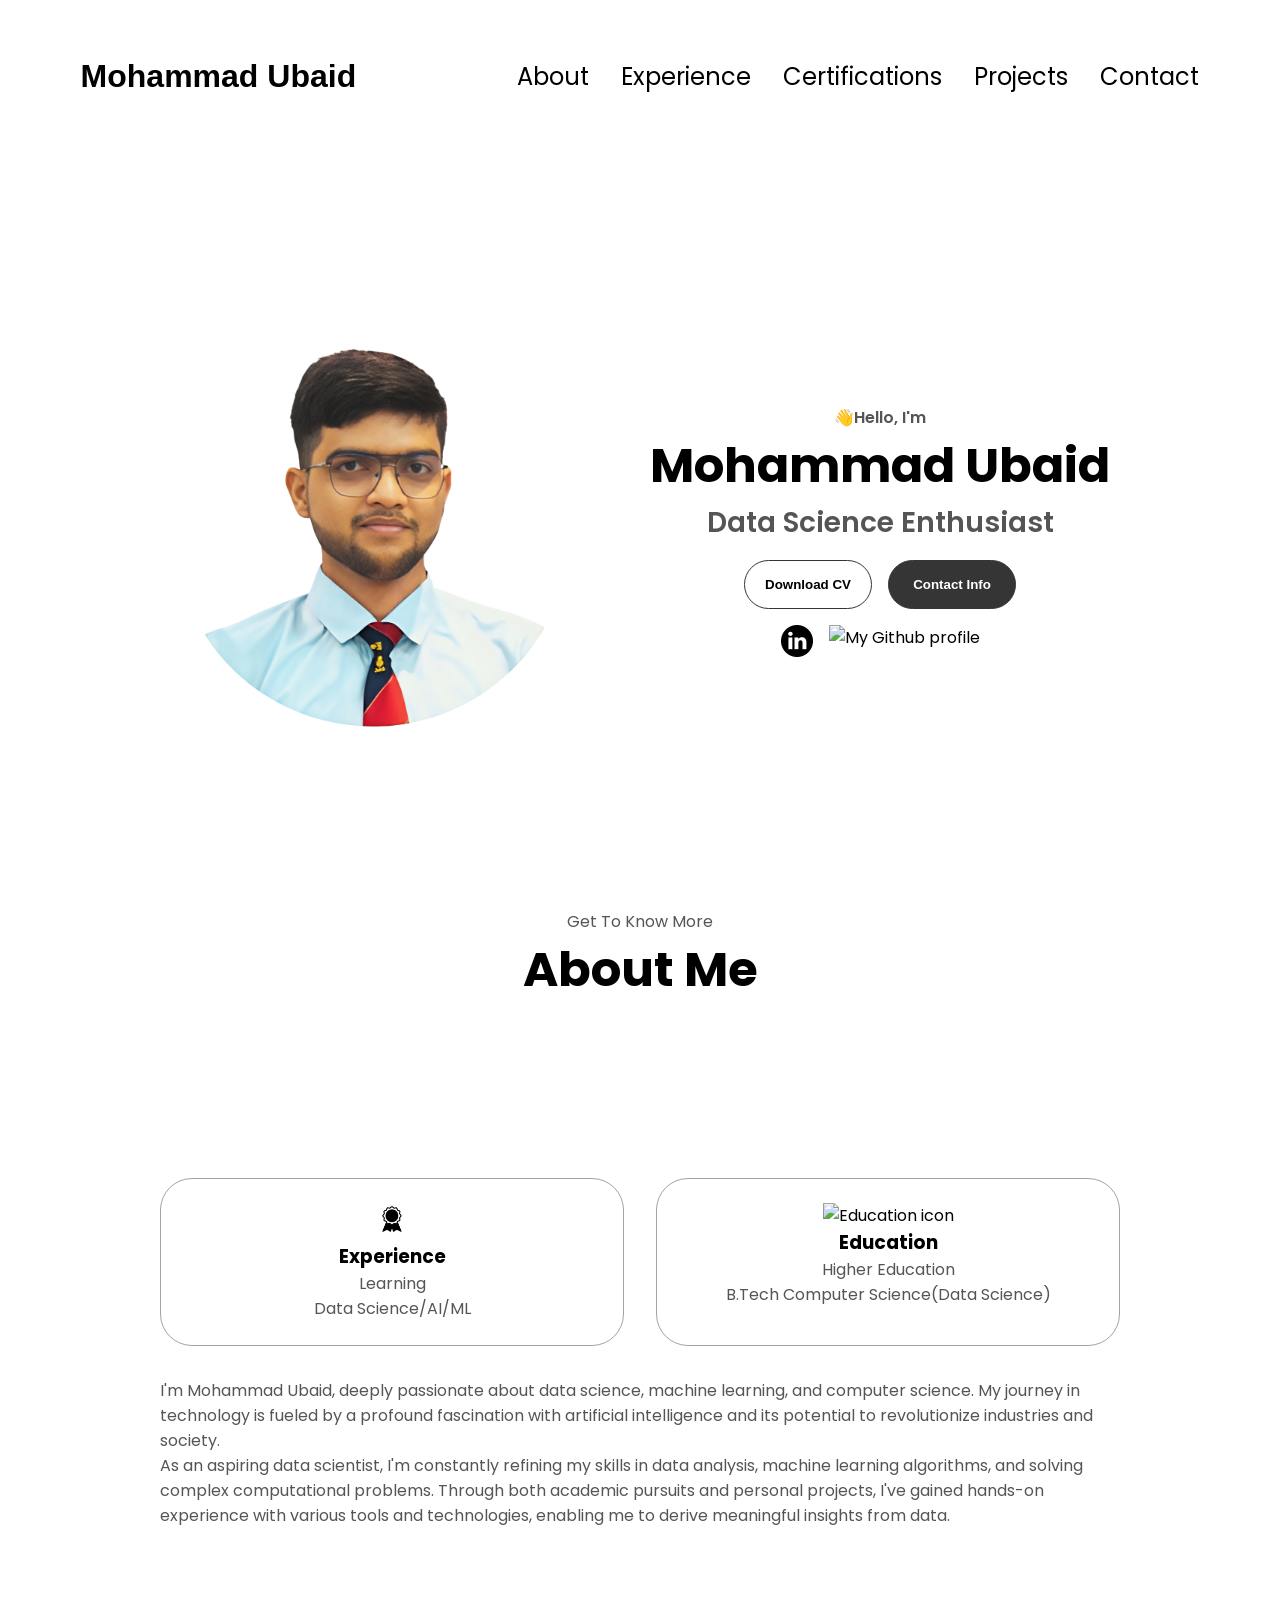
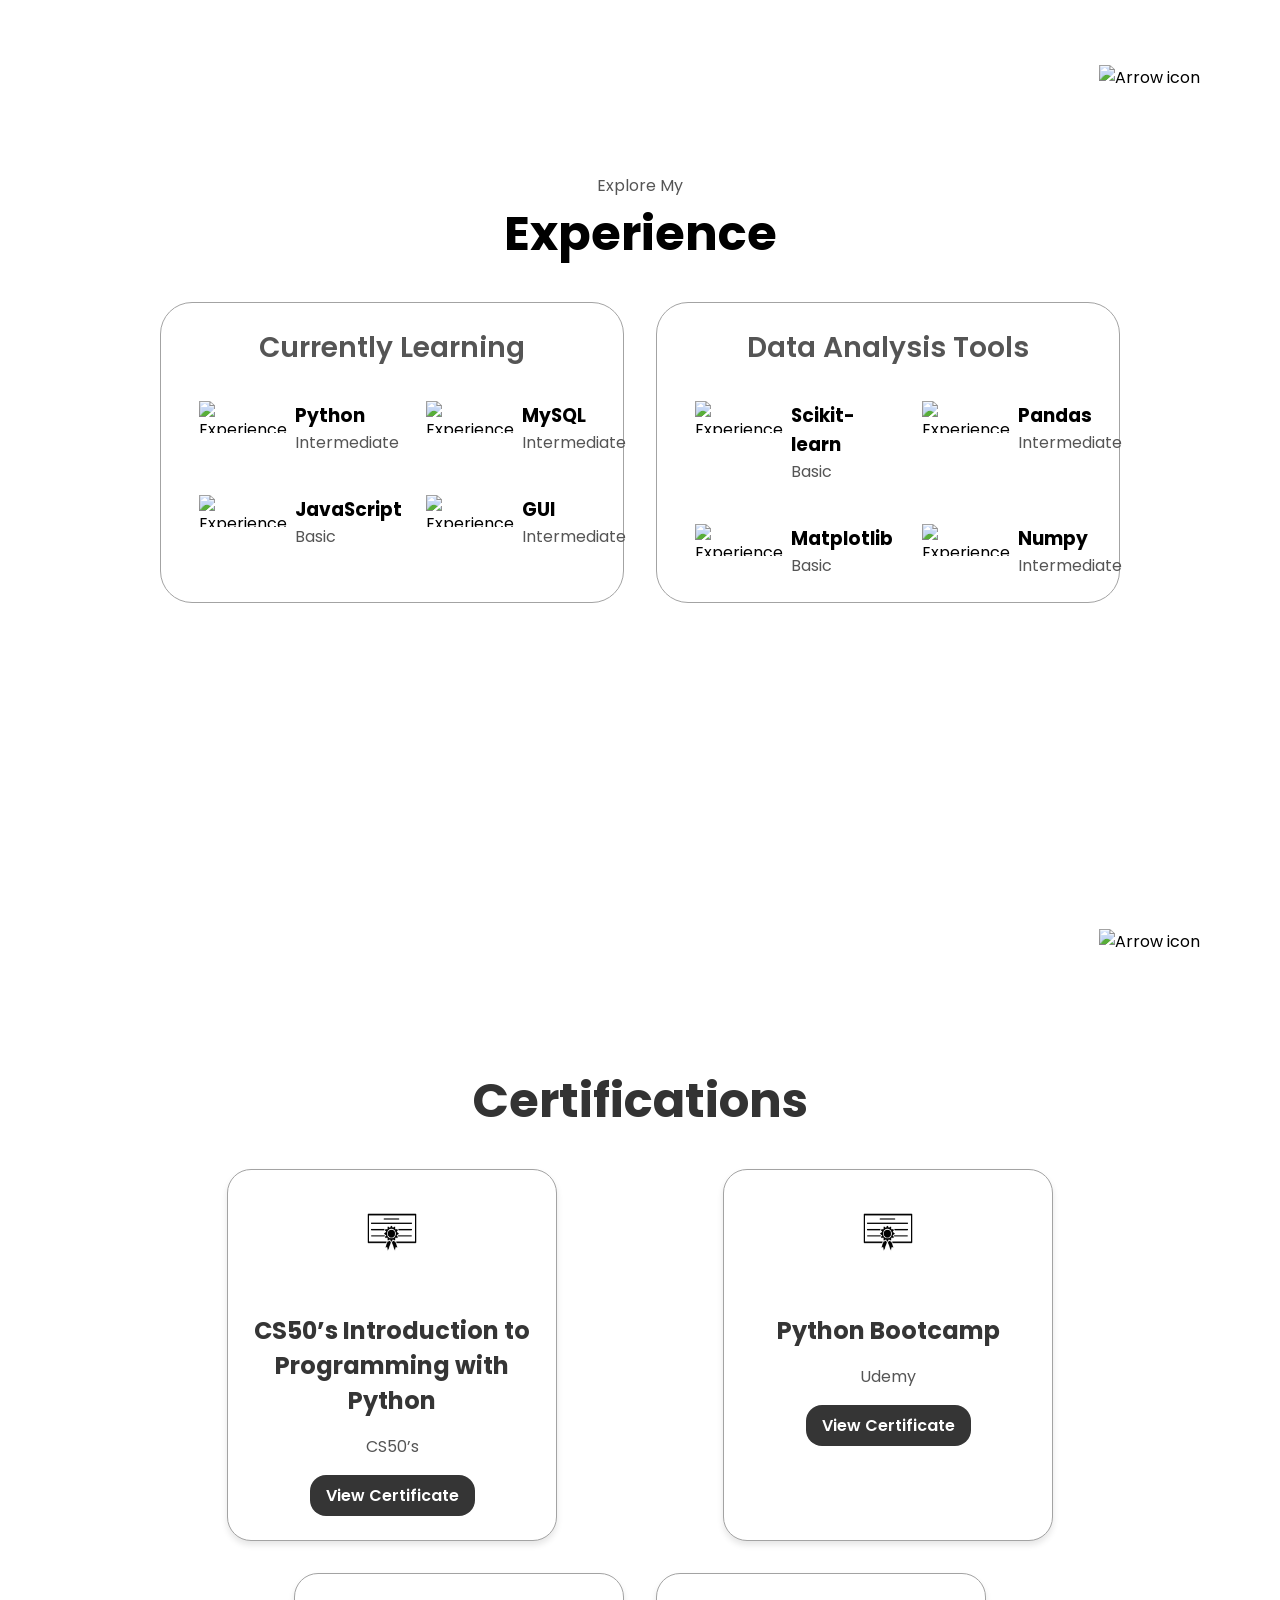
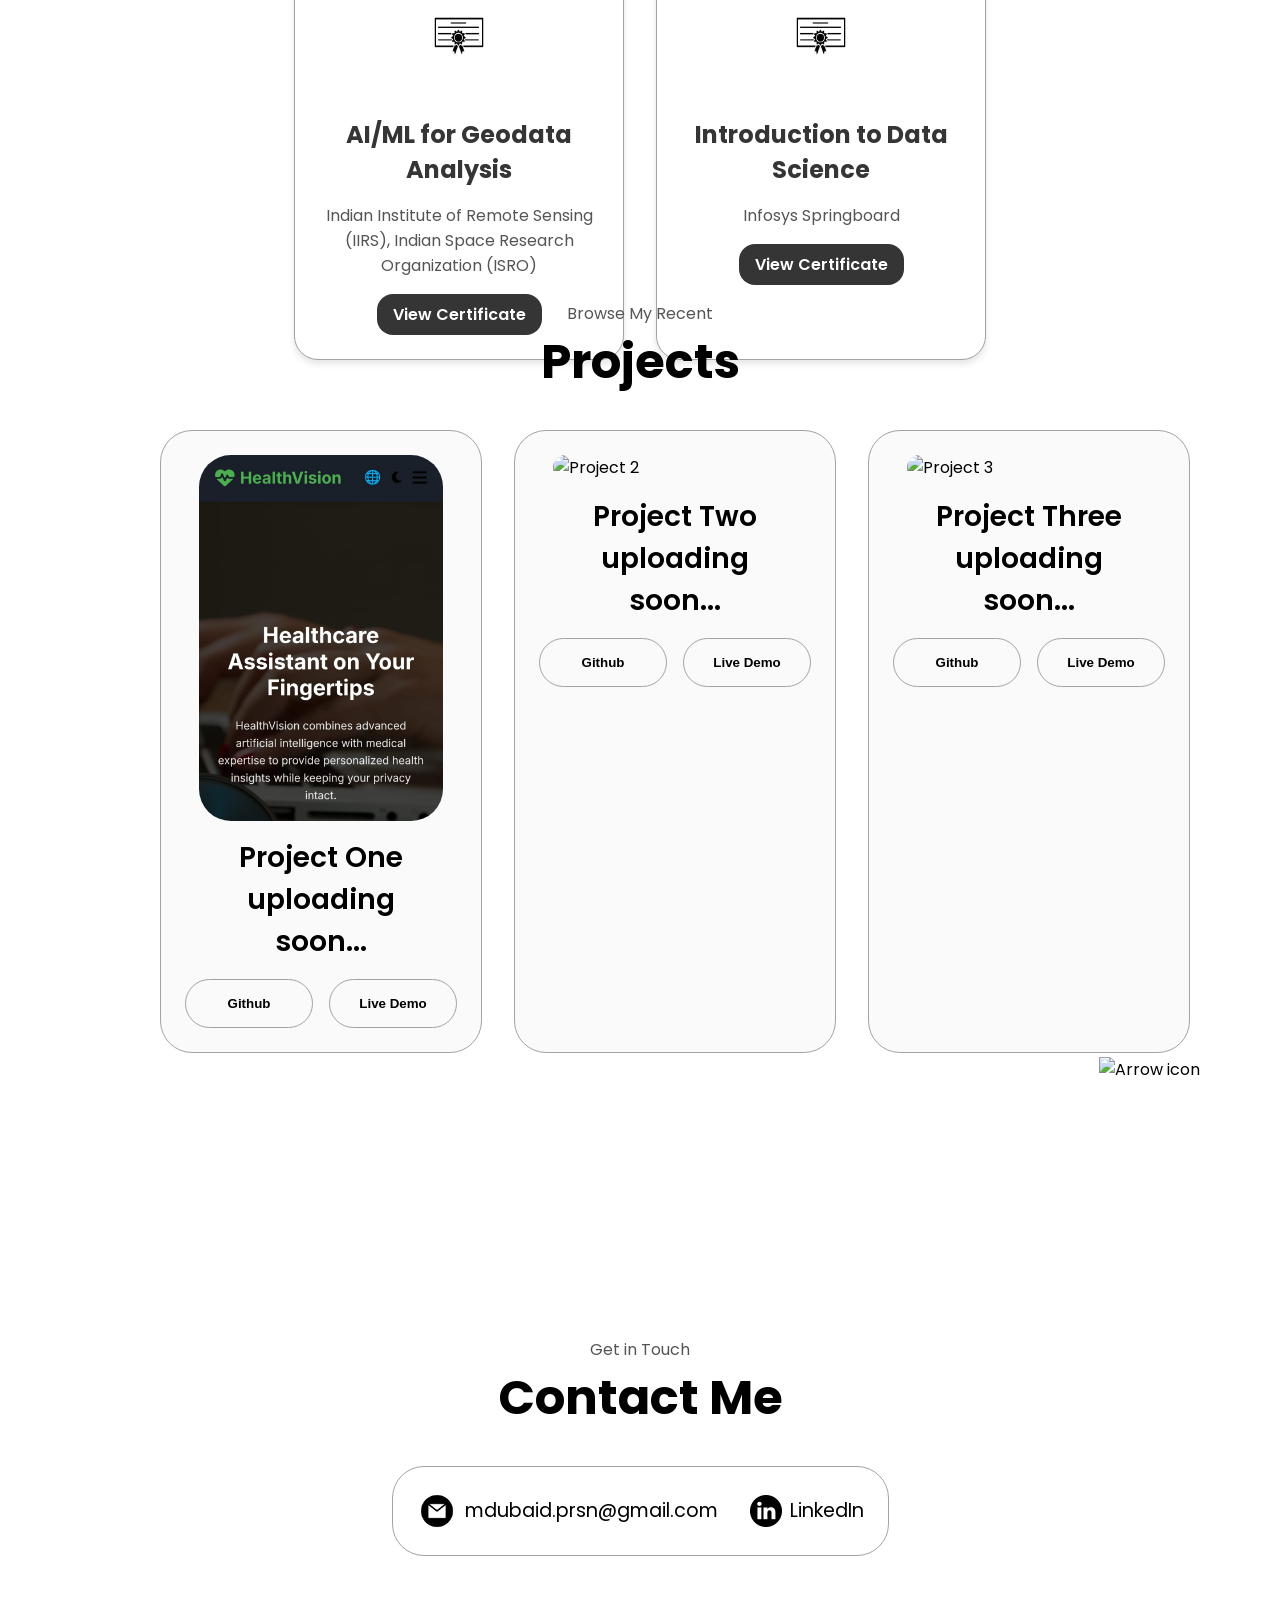
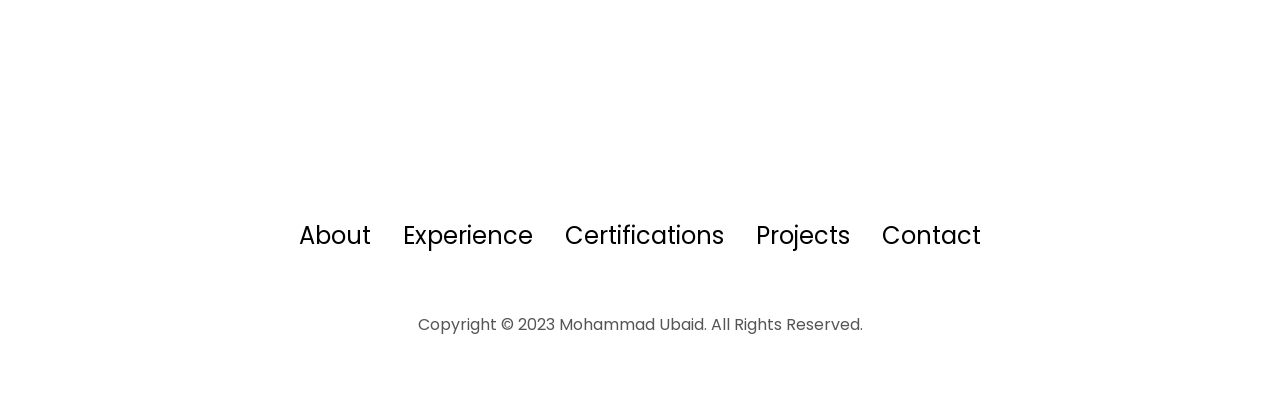
==== index.html @ f31935cd "Update project image source in index.html" ====
<!DOCTYPE html>
<html lang="en">
  <head>
    <meta charset="UTF-8" />
    <meta http-equiv="X-UA-Compatible" content="IE=edge" />
    <meta name="viewport" content="width=device-width, initial-scale=1.0" />
    <title>My Portfolio</title>
    <link rel="stylesheet" href="style.css" />
    <link rel="stylesheet" href="mediaqueries.css" />
  </head>
  <body>
    <nav id="desktop-nav">
      <div class="logo">Mohammad Ubaid</div>
      <style>
        .logo {
          font-family: 'Orbitron', sans-serif;
    font-weight: 700;
        }
      </style>
      <div>
        <ul class="nav-links">
          <li><a href="#about">About</a></li>
          <li><a href="#experience">Experience</a></li>
          <li><a href="#certifications">Certifications</a></li>
          <li><a href="#projects">Projects</a></li>
          <li><a href="#contact">Contact</a></li>
        </ul>
      </div>
    </nav>
    <nav id="hamburger-nav">
      <div class="logo">Mohammad Ubaid</div>
      <div class="hamburger-menu">
        <div class="hamburger-icon" onclick="toggleMenu()">
          <span></span>
          <span></span>
          <span></span>
        </div>
        <div class="menu-links">
          <li><a href="#about" onclick="toggleMenu()">About</a></li>
          <li><a href="#experience" onclick="toggleMenu()">Experience</a></li>
          <li><a href="#certifications" onclick="toggleMenu()">Certifications</a></li>
          <li><a href="#projects" onclick="toggleMenu()">Projects</a></li>
          <li><a href="#contact" onclick="toggleMenu()">Contact</a></li>
        </div>
      </div>
    </nav>
    <section id="profile">
      <div class="section__pic-container">
        <img src="./Assets/profile.png" alt="Mohammad Ubaid profile picture" />
      </div>
      <div class="section__text">
        <p class="section__text__p1">👋Hello, I'm</p>
        <h1 class="title">Mohammad Ubaid</h1>
        <p class="section__text__p2">Data Science Enthusiast</p>
        <div class="btn-container">
          <button
            class="btn btn-color-2"
            onclick="window.open('./Assets/resume.pdf')"
          >
            Download CV
          </button>
          <button class="btn btn-color-1" onclick="location.href='./#contact'">
            Contact Info
          </button>
        </div>
        <div id="socials-container">
          <img
            src="./Assets/linkedin.png"
            alt="My LinkedIn profile"
            class="icon"
            onclick="location.href='https://www.linkedin.com/in/md-ubaid'"
          />
          <img
            src="./Assets/github.png"
            alt="My Github profile"
            class="icon"
            onclick="location.href='https://github.com/Md-Ubaid'"
          />
        </div>
      </div>
    </section>
    <section id="about">
      <p class="section__text__p1">Get To Know More</p>
      <h1 class="title">About Me</h1>
      <div class="section-container">
        <div class="about-details-container">
          <div class="about-containers">
            <div class="details-container">
              <img
                src="./Assets/experience.png"
                alt="Experience icon"
                class="icon"
              />
              <h3>Experience</h3>
              <p>Learning<br />Data Science/AI/ML</p>
            </div>
            <div class="details-container">
              <img
                src="./Assets/education.png"
                alt="Education icon"
                class="icon"
              />
              <h3>Education</h3>
              <p>Higher Education<br />B.Tech Computer Science(Data Science)</p>
            </div>
          </div>
          <div class="text-container">
            <p>
              I'm Mohammad Ubaid, deeply passionate about data science, machine learning, 
              and computer science. My journey in technology is fueled by a profound 
              fascination with artificial intelligence and its potential to revolutionize 
              industries and society.
            </p>
            <p>
              As an aspiring data scientist, I'm constantly refining my skills in 
              data analysis, machine learning algorithms, and solving complex computational 
              problems. Through both academic pursuits and personal projects, I've gained 
              hands-on experience with various tools and technologies, enabling me to derive 
              meaningful insights from data.
            </p>
          </div>
        </div>
      </div>
      <img
        src="./Assets/arrow.png"
        alt="Arrow icon"
        class="icon arrow"
        onclick="location.href='./#experience'"
      />
    </section>
    <section id="experience">
      <p class="section__text__p1">Explore My</p>
      <h1 class="title">Experience</h1>
      <div class="experience-details-container">
        <div class="about-containers">
          <div class="details-container">
            <h2 class="experience-sub-title">Currently Learning</h2>
            <div class="article-container">
              <article>
                <img
                  src="./Assets/checkmark.png"
                  alt="Experience icon"
                  class="icon"
                />
                <div>
                  <h3>Python</h3>
                  <p>Intermediate</p>
                </div>
              </article>
              <article>
                <img
                  src="./Assets/checkmark.png"
                  alt="Experience icon"
                  class="icon"
                />
                <div>
                  <h3>MySQL</h3>
                  <p>Intermediate</p>
                </div>
              </article>
              <article>
                <img
                  src="./Assets/checkmark.png"
                  alt="Experience icon"
                  class="icon"
                />
                <div>
                  <h3>JavaScript</h3>
                  <p>Basic</p>
                </div>
              </article>
              <article>
                <img
                  src="./Assets/checkmark.png"
                  alt="Experience icon"
                  class="icon"
                />
                <div>
                  <h3>GUI</h3>
                  <p>Intermediate</p>
                </div>
              </article>
            </div>
          </div>
          <div class="details-container">
            <h2 class="experience-sub-title">Data Analysis Tools</h2>
            <div class="article-container">
              <article>
                <img
                  src="./Assets/checkmark.png"
                  alt="Experience icon"
                  class="icon"
                />
                <div>
                  <h3>Scikit-learn</h3>
                  <p>Basic</p>
                </div>
              </article>
              <article>
                <img
                  src="./Assets/checkmark.png"
                  alt="Experience icon"
                  class="icon"
                />
                <div>
                  <h3>Pandas</h3>
                  <p>Intermediate</p>
                </div>
              </article>
              <article>
                <img
                  src="./Assets/checkmark.png"
                  alt="Experience icon"
                  class="icon"
                />
                <div>
                  <h3>Matplotlib</h3>
                  <p>Basic</p>
                </div>
              </article>
              <article>
                <img
                  src="./Assets/checkmark.png"
                  alt="Experience icon"
                  class="icon"
                />
                <div>
                  <h3>Numpy</h3>
                  <p>Intermediate</p>
                </div>
              </article>
            </div>
          </div>
        </div>
      </div>
      <img
        src="./Assets/arrow.png"
        alt="Arrow icon"
        class="icon arrow"
        onclick="location.href='./#projects'"
      />
    </section>
    <section id="certifications">
      <h2 class="title">Certifications</h2>
      <div class="certification-container">
        <div class="certification-card">
          <img src="./Assets/cert-icon.png" alt="Certification Logo">
          <h3>CS50’s Introduction to Programming with Python</h3>
          <p>CS50’s</p>
          <a href="https://certificates.cs50.io/5c8cb19f-4301-452c-a29e-4955e6b66af2.pdf?size=letter" target="_blank" class="certification-link">View Certificate</a>
        </div>
        <div class="certification-card">
          <img src="./Assets/cert-icon.png" alt="Certification Logo">
          <h3>Python Bootcamp</h3>
          <p>Udemy</p>
          <a href="https://ude.my/UC-e7db2679-8b8b-4166-982c-cab2b6e0095b" target="_blank" class="certification-link">View Certificate</a>
        </div>
        <div class="certification-container">
          <div class="certification-card">
            <img src="./Assets/cert-icon.png" alt="Certification Logo">
            <h3>AI/ML for Geodata Analysis</h3>
            <p>Indian Institute of Remote Sensing (IIRS), Indian Space Research Organization (ISRO)</p>
            <a href="https://elearning.iirs.gov.in/edusat_lms/public/studentCertificate/MjAyNDE0NDI1NTExMTM=/MTQ0" target="_blank" class="certification-link">View Certificate</a>
          </div>
          <div class="certification-container">
            <div class="certification-card">
              <img src="./Assets/cert-icon.png" alt="Certification Logo">
              <h3>Introduction to Data Science</h3>
              <p>Infosys Springboard</p>
              <a href="https://infyspringboard.onwingspan.com/public-Assets/infosysheadstart/cert/lex_12666306402263577000_shared/1-74f9ad78-f9d0-4bbb-8806-73b4fdbc98cb.pdf" target="_blank" class="certification-link">View Certificate</a>
            </div>
      </div>
    </section>
    
    <section id="projects">
      <p class="section__text__p1">Browse My Recent</p>
      <h1 class="title">Projects</h1>
      <div class="experience-details-container">
        <div class="about-containers">
          <div class="details-container color-container">
            <div class="article-container">
              <img
                src="./Assets/healthvision.jpeg"
                alt="Project 1"
                class="project-img"
              />
            </div>
            <h2 class="experience-sub-title project-title">Project One uploading soon...</h2>
            <div class="btn-container">
              <button
                class="btn btn-color-2 project-btn"
                onclick="location.href='https://github.com/Md-Ubaid'"
              >
                Github
              </button>
              <button
                class="btn btn-color-2 project-btn"
                onclick="location.href='https://github.com/Md-Ubaid'"
              >
                Live Demo
              </button>
            </div>
          </div>
          <div class="details-container color-container">
            <div class="article-container">
              <img
                src="./Assets/project-2.png"
                alt="Project 2"
                class="project-img"
              />
            </div>
            <h2 class="experience-sub-title project-title">Project Two uploading soon...</h2>
            <div class="btn-container">
              <button
                class="btn btn-color-2 project-btn"
                onclick="location.href='https://github.com/Md-Ubaid'"
              >
                Github
              </button>
              <button
                class="btn btn-color-2 project-btn"
                onclick="location.href='https://github.com/Md-Ubaid'"
              >
                Live Demo
              </button>
            </div>
          </div>
          <div class="details-container color-container">
            <div class="article-container">
              <img
                src="./Assets/project-3.png"
                alt="Project 3"
                class="project-img"
              />
            </div>
            <h2 class="experience-sub-title project-title">Project Three uploading soon...</h2>
            <div class="btn-container">
              <button
                class="btn btn-color-2 project-btn"
                onclick="location.href='https://github.com/Md-Ubaid'"
              >
                Github
              </button>
              <button
                class="btn btn-color-2 project-btn"
                onclick="location.href='https://github.com/Md-Ubaid'"
              >
                Live Demo
              </button>
            </div>
          </div>
        </div>
      </div>
      <img
        src="./Assets/arrow.png"
        alt="Arrow icon"
        class="icon arrow"
        onclick="location.href='./#contact'"
      />
    </section>
    <section id="contact">
      <p class="section__text__p1">Get in Touch</p>
      <h1 class="title">Contact Me</h1>
      <div class="contact-info-upper-container">
        <div class="contact-info-container">
          <img
            src="./Assets/email.png"
            alt="Email icon"
            class="icon contact-icon email-icon"
          />
          <p><a href="mdubaid.prsn@gmail.com">mdubaid.prsn@gmail.com</a></p>
        </div>
        <div class="contact-info-container">
          <img
            src="./Assets/linkedin.png"
            alt="LinkedIn icon"
            class="icon contact-icon"
          />
          <p><a href="https://www.linkedin.com/in/md-ubaid">LinkedIn</a></p>
        </div>
      </div>
    </section>
    <footer>
      <nav>
        <div class="nav-links-container">
          <ul class="nav-links">
            <li><a href="#about">About</a></li>
            <li><a href="#experience">Experience</a></li>
            <li><a href="#certifications">Certifications</a></li>
            <li><a href="#projects">Projects</a></li>
            <li><a href="#contact">Contact</a></li>
          </ul>
        </div>
      </nav>
      <p>Copyright &#169; 2023 Mohammad Ubaid. All Rights Reserved.</p>
    </footer>
    <script src="script.js"></script>
  </body>
</html>
---- style.css ----
/* GENERAL */

@import url("https://fonts.googleapis.com/css2?family=Poppins:wght@300;400;500;600&display=swap");

* {
  margin: 0;
  padding: 0;
}

body {
  font-family: "Poppins", sans-serif;
}

html {
  scroll-behavior: smooth;
}

p {
  color: rgb(85, 85, 85);
}

/* TRANSITION */

a,
.btn {
  transition: all 300ms ease;
}

/* DESKTOP NAV */

nav,
.nav-links {
  display: flex;
}

nav {
  justify-content: space-around;
  align-items: center;
  height: 17vh;
}

.nav-links {
  gap: 2rem;
  list-style: none;
  font-size: 1.5rem;
}

a {
  color: black;
  text-decoration: none;
  text-decoration-color: white;
}

a:hover {
  color: grey;
  text-decoration: underline;
  text-underline-offset: 1rem;
  text-decoration-color: rgb(181, 181, 181);
}

.logo {
  font-size: 2rem;
}

.logo:hover {
  cursor: default;
}

/* HAMBURGER MENU */

#hamburger-nav {
  display: none;
}

.hamburger-menu {
  position: relative;
  display: inline-block;
}

.hamburger-icon {
  display: flex;
  flex-direction: column;
  justify-content: space-between;
  height: 24px;
  width: 30px;
  cursor: pointer;
}

.hamburger-icon span {
  width: 100%;
  height: 2px;
  background-color: black;
  transition: all 0.3 ease-in-out;
}

.menu-links {
  position: absolute;
  top: 100%;
  right: 0;
  background-color: white;
  width: fit-content;
  max-height: 0;
  overflow: hidden;
  transition: all 0.3 ease-in-out;
}

.menu-links a {
  display: block;
  padding: 10px;
  text-align: center;
  font-size: 1.5rem;
  color: black;
  text-decoration: none;
  transition: all 0.3 ease-in-out;
}

.menu-links li {
  list-style: none;
}

.menu-links.open {
  max-height: 300px;
}

.hamburger-icon.open span:first-child {
  transform: rotate(45deg) translate(10px, 5px);
}

.hamburger-icon.open span:nth-child(2) {
  opacity: 0;
}

.hamburger-icon.open span:last-child {
  transform: rotate(-45deg) translate(10px, -5px);
}

.hamburger-icon span:first-child {
  transform: none;
}

.hamburger-icon span:first-child {
  opacity: 1;
}

.hamburger-icon span:first-child {
  transform: none;
}

/* SECTIONS */

section {
  padding-top: 4vh;
  height: 96vh;
  margin: 0 10rem;
  box-sizing: border-box;
  min-height: fit-content;
}

.section-container {
  display: flex;
}

/* PROFILE SECTION */

#profile {
  display: flex;
  justify-content: center;
  gap: 5rem;
  height: 80vh;
}

.section__pic-container {
  display: flex;
  height: 400px;
  width: 400px;
  margin: auto 0;
}

.section__text {
  align-self: center;
  text-align: center;
}

.section__text p {
  font-weight: 600;
}

.section__text__p1 {
  text-align: center;
}

.section__text__p2 {
  font-size: 1.75rem;
  margin-bottom: 1rem;
}

.title {
  font-size: 3rem;
  text-align: center;
}

#socials-container {
  display: flex;
  justify-content: center;
  margin-top: 1rem;
  gap: 1rem;
}

/* ICONS */

.icon {
  cursor: pointer;
  height: 2rem;
}

/* BUTTONS */

.btn-container {
  display: flex;
  justify-content: center;
  gap: 1rem;
}

.btn {
  font-weight: 600;
  transition: all 300ms ease;
  padding: 1rem;
  width: 8rem;
  border-radius: 2rem;
}

.btn-color-1,
.btn-color-2 {
  border: rgb(53, 53, 53) 0.1rem solid;
}

.btn-color-1:hover,
.btn-color-2:hover {
  cursor: pointer;
}

.btn-color-1,
.btn-color-2:hover {
  background: rgb(53, 53, 53);
  color: white;
}

.btn-color-1:hover {
  background: rgb(0, 0, 0);
}

.btn-color-2 {
  background: none;
}

.btn-color-2:hover {
  border: rgb(255, 255, 255) 0.1rem solid;
}

.btn-container {
  gap: 1rem;
}

/* ABOUT SECTION */

#about {
  position: relative;
}

.about-containers {
  gap: 2rem;
  margin-bottom: 2rem;
  margin-top: 2rem;
}

.about-details-container {
  justify-content: center;
  flex-direction: column;
}

.about-containers,
.about-details-container {
  display: flex;
}

.about-pic {
  border-radius: 2rem;
}

.arrow {
  position: absolute;
  right: -5rem;
  bottom: 2.5rem;
}

.details-container {
  padding: 1.5rem;
  flex: 1;
  background: white;
  border-radius: 2rem;
  border: rgb(53, 53, 53) 0.1rem solid;
  border-color: rgb(163, 163, 163);
  text-align: center;
}

.section-container {
  gap: 4rem;
  height: 80%;
}

.section__pic-container {
  height: 400px;
  width: 400px;
  margin: auto 0;
}

/* EXPERIENCE SECTION */

#experience {
  position: relative;
}

.experience-sub-title {
  color: rgb(85, 85, 85);
  font-weight: 600;
  font-size: 1.75rem;
  margin-bottom: 2rem;
}

.experience-details-container {
  display: flex;
  justify-content: center;
  flex-direction: column;
}

.article-container {
  display: flex;
  text-align: initial;
  flex-wrap: wrap;
  flex-direction: row;
  gap: 2.5rem;
  justify-content: space-around;
}

article {
  display: flex;
  width: 10rem;
  justify-content: space-around;
  gap: 0.5rem;
}

article .icon {
  cursor: default;
}

/* PROJECTS SECTION */

#projects {
  position: relative;
}

.color-container {
  border-color: rgb(163, 163, 163);
  background: rgb(250, 250, 250);
}

.project-img {
  border-radius: 2rem;
  width: 90%;
  height: 90%;
}

.project-title {
  margin: 1rem;
  color: black;
}

.project-btn {
  color: black;
  border-color: rgb(163, 163, 163);
}

/* CONTACT */

#contact {
  display: flex;
  justify-content: center;
  flex-direction: column;
  height: 70vh;
}

.contact-info-upper-container {
  display: flex;
  justify-content: center;
  border-radius: 2rem;
  border: rgb(53, 53, 53) 0.1rem solid;
  border-color: rgb(163, 163, 163);
  background: (250, 250, 250);
  margin: 2rem auto;
  padding: 0.5rem;
}

.contact-info-container {
  display: flex;
  align-items: center;
  justify-content: center;
  gap: 0.5rem;
  margin: 1rem;
}

.contact-info-container p {
  font-size: larger;
}

.contact-icon {
  cursor: default;
}

.email-icon {
  height: 2.5rem;
}

/* FOOTER SECTION */

footer {
  height: 26vh;
  margin: 0 1rem;
}

footer p {
  text-align: center;
}

/* CERTIFICATIONS SECTION */

#certifications {
  padding: 4rem 0;
  background-color: white; /* Light background to distinguish it */
}

#certifications .title {
  font-size: 3rem;
  text-align: center;
  margin-bottom: 2rem;
  color: #333;
}

.certification-container {
  display: flex;
  flex-wrap: wrap;
  justify-content: space-around;
  gap: 2rem;
}

.certification-card {
  background: white;
  border: 1px solid rgb(163, 163, 163);
  border-radius: 1.5rem;
  width: 280px;
  text-align: center;
  padding: 1.5rem;
  box-shadow: 0px 4px 6px rgba(0, 0, 0, 0.1);
  transition: transform 0.3s ease, box-shadow 0.3s ease;
}


.certification-card img {
  width: 80px;
  height: 80px;
  margin-bottom: 1rem;
}

.certification-card h3 {
  font-size: 1.5rem;
  margin: 1rem 0;
  color: rgb(53, 53, 53);
}

.certification-card p {
  font-size: 1rem;
  color: rgb(85, 85, 85);
}

.certification-link {
  display: inline-block;
  margin-top: 1rem;
  padding: 0.5rem 1rem;
  font-size: 1rem;
  font-weight: 600;
  color: white;
  background-color: rgb(53, 53, 53);
  border-radius: 1rem;
  text-decoration: none;
  transition: background-color 0.3s ease;
}

.certification-link:hover {
  background-color: black;
}
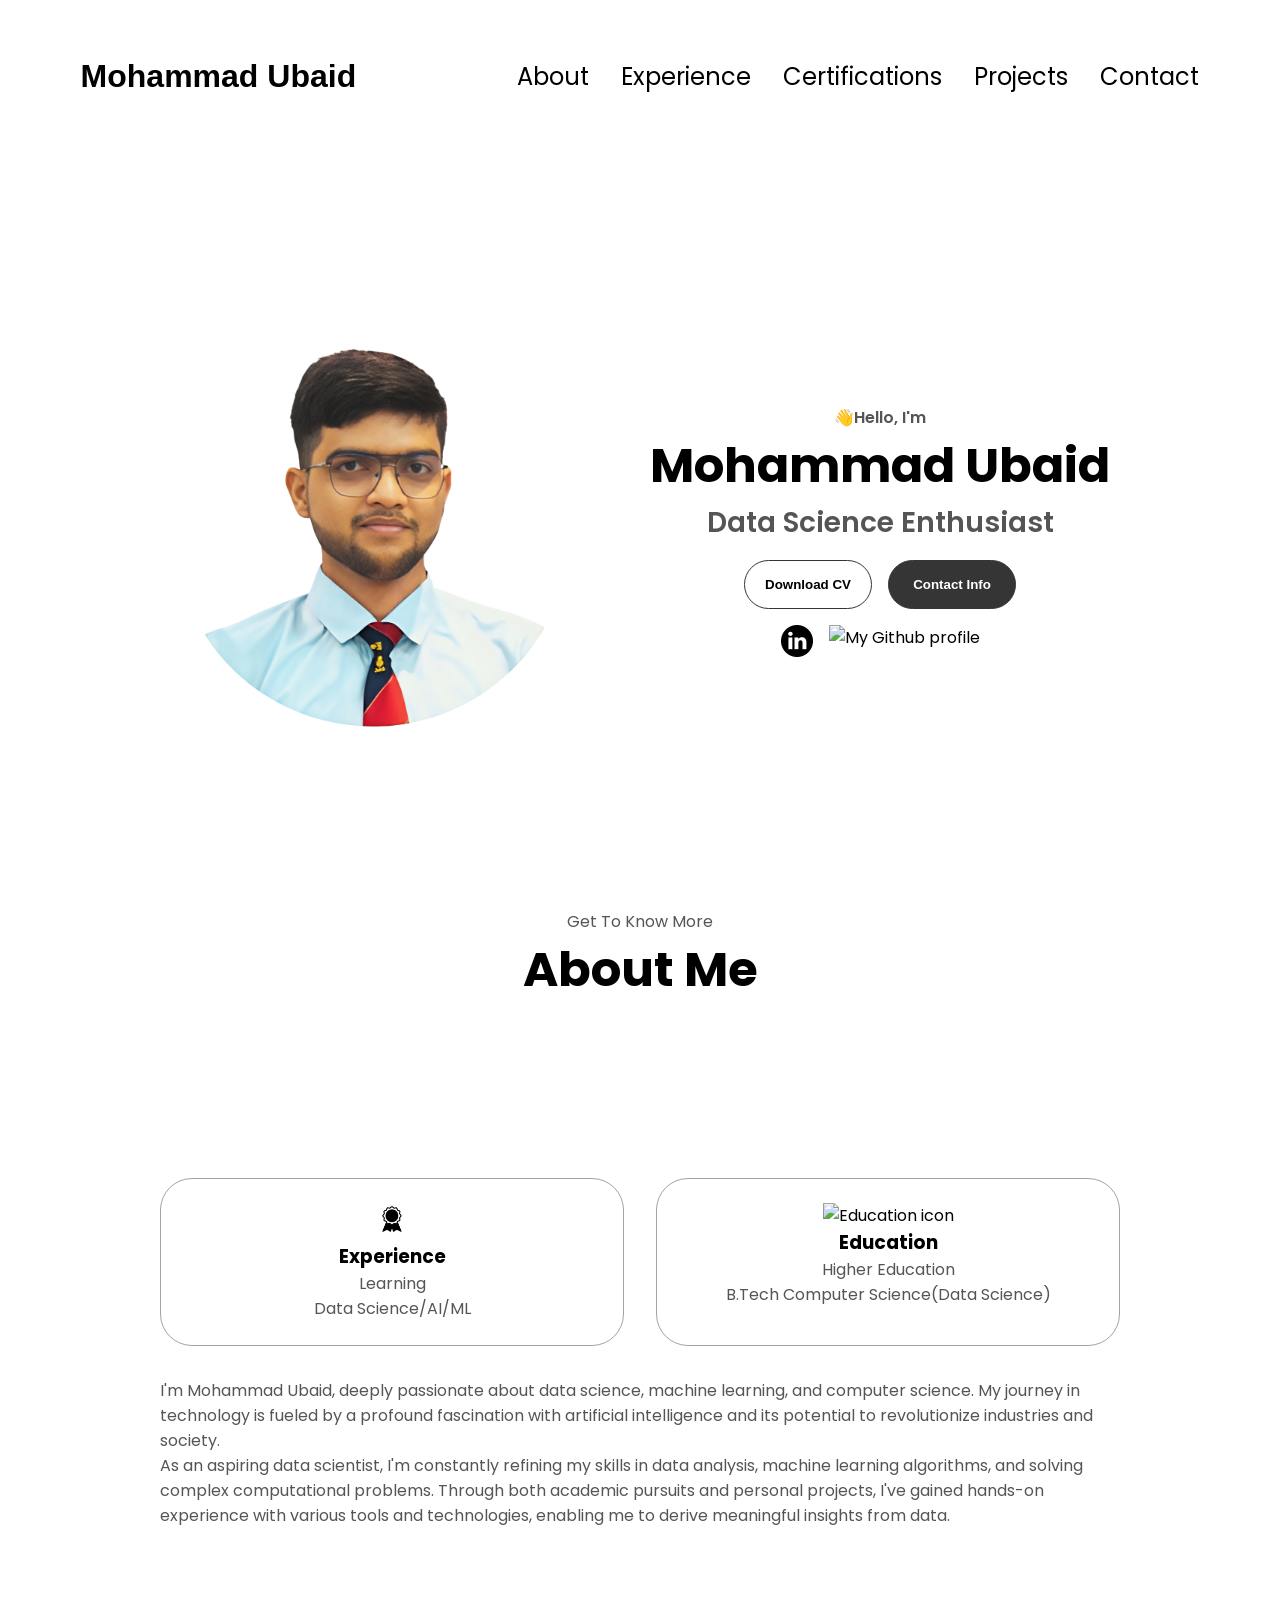
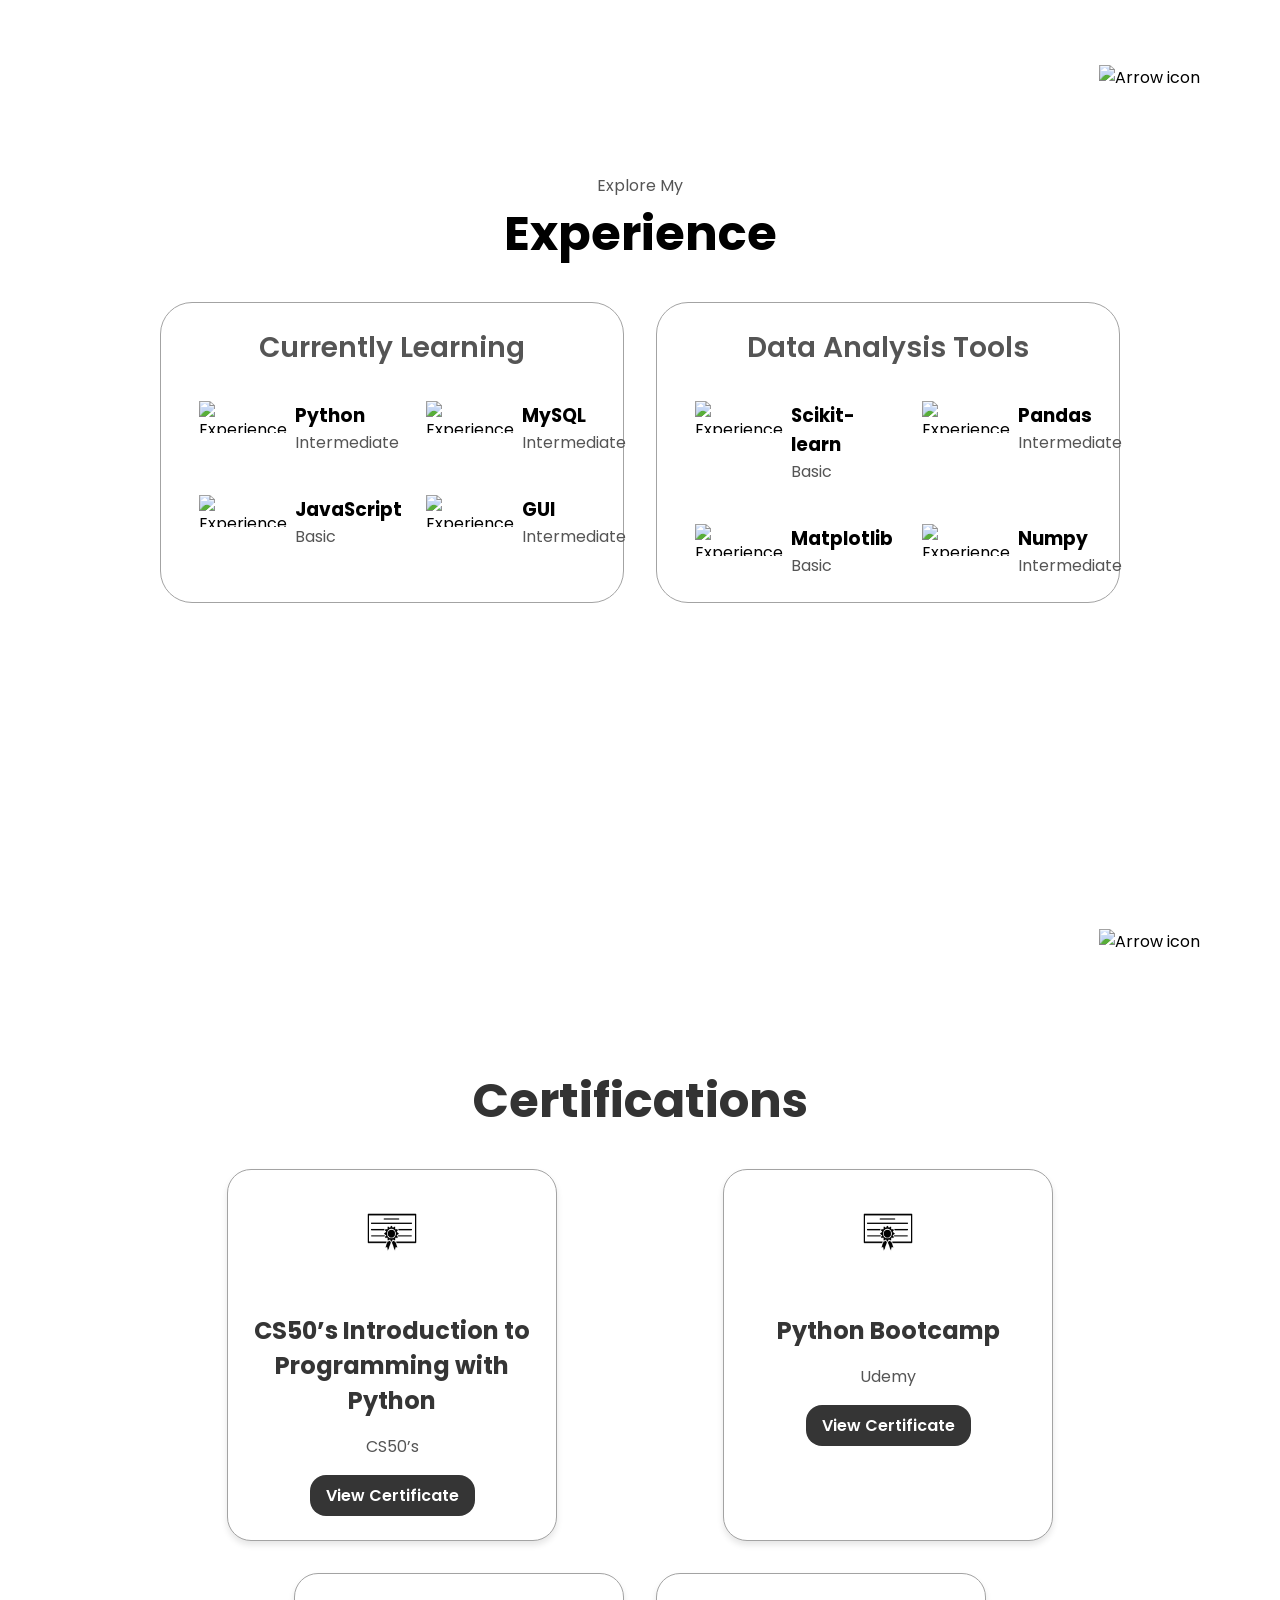
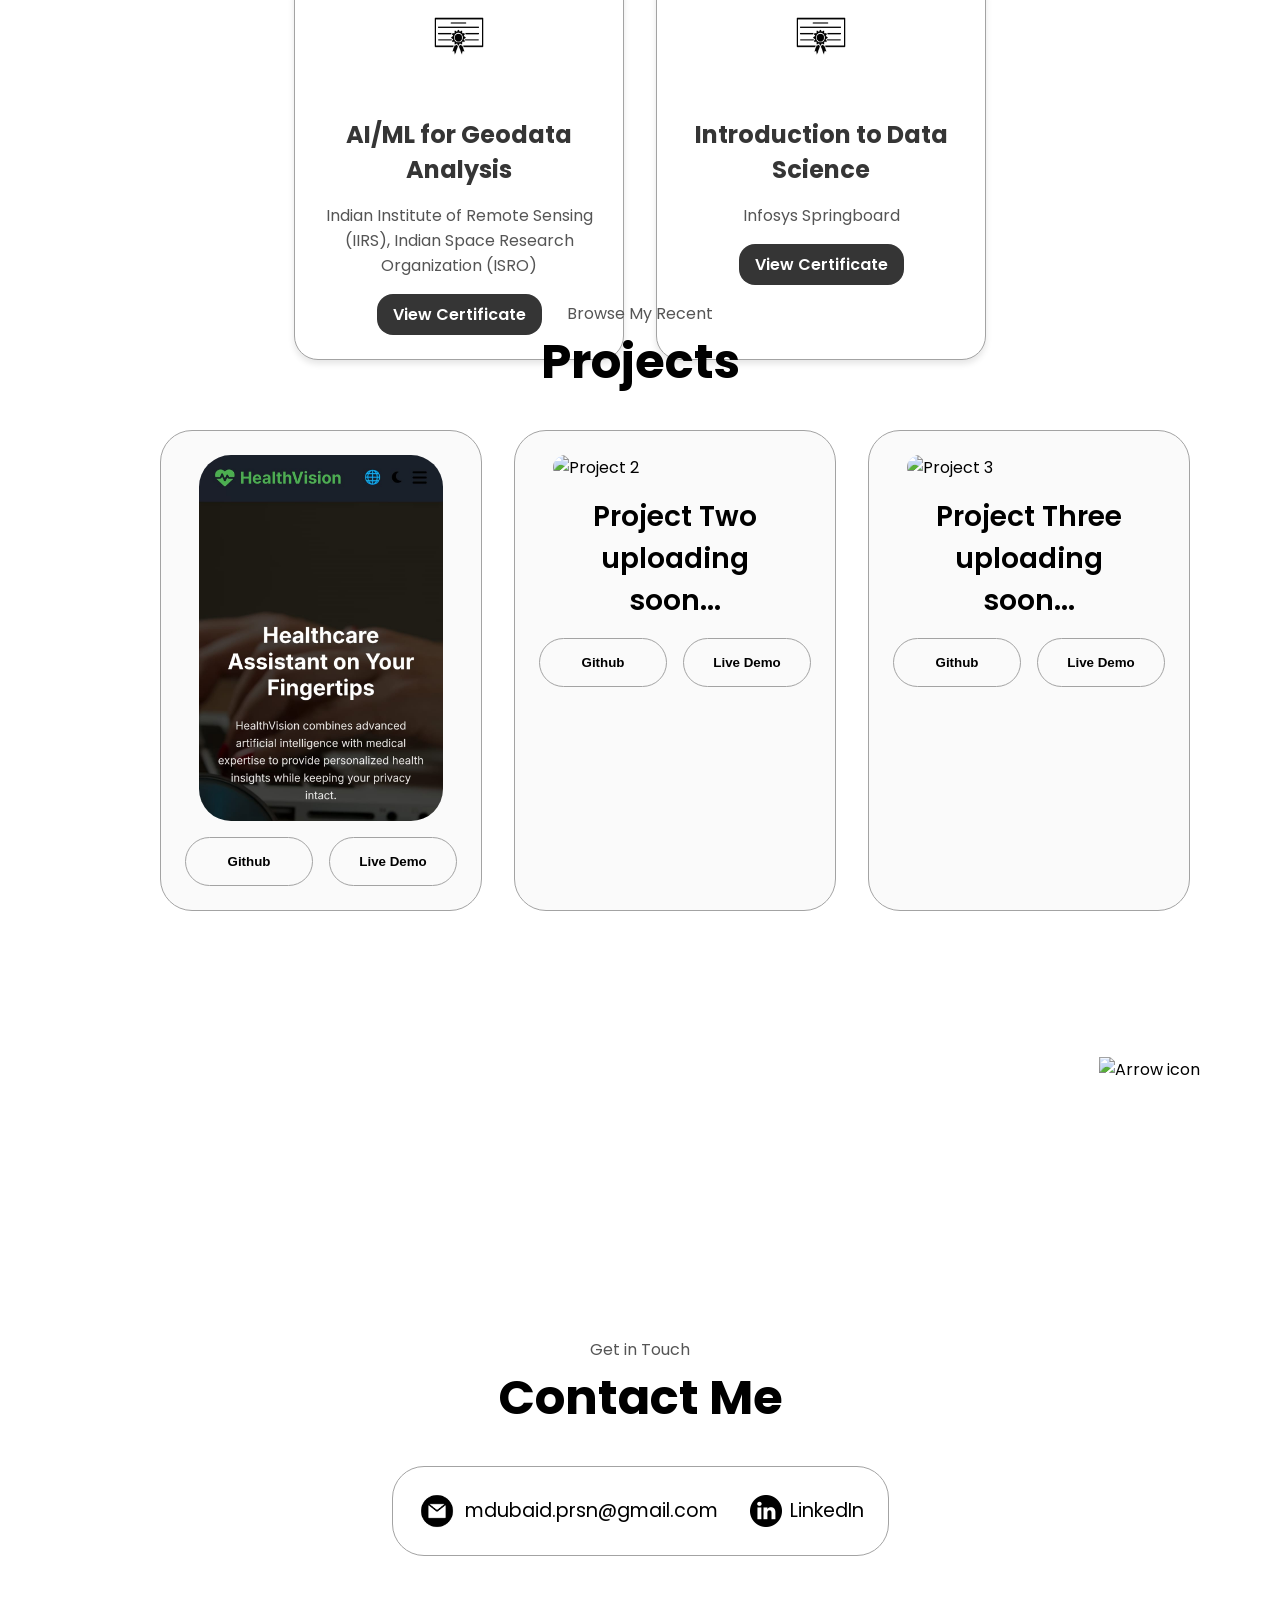
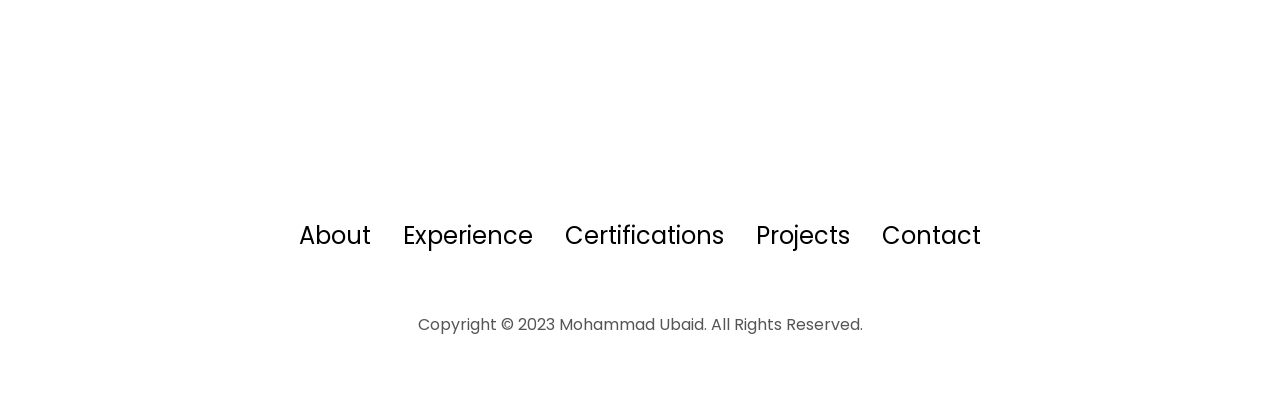
==== commit ca8944a6: "Remove project title for Project One Removed project title text for Project One." ====
--- a/index.html
+++ b/index.html
@@ -285,7 +285,7 @@
                 class="project-img"
               />
             </div>
-            <h2 class="experience-sub-title project-title">Project One uploading soon...</h2>
+            <h2 class="experience-sub-title project-title"></h2>
             <div class="btn-container">
               <button
                 class="btn btn-color-2 project-btn"
@@ -295,7 +295,7 @@
               </button>
               <button
                 class="btn btn-color-2 project-btn"
-                onclick="location.href='https://github.com/Md-Ubaid'"
+                onclick="location.href='https://healthvision-delta.vercel.app'"
               >
                 Live Demo
               </button>
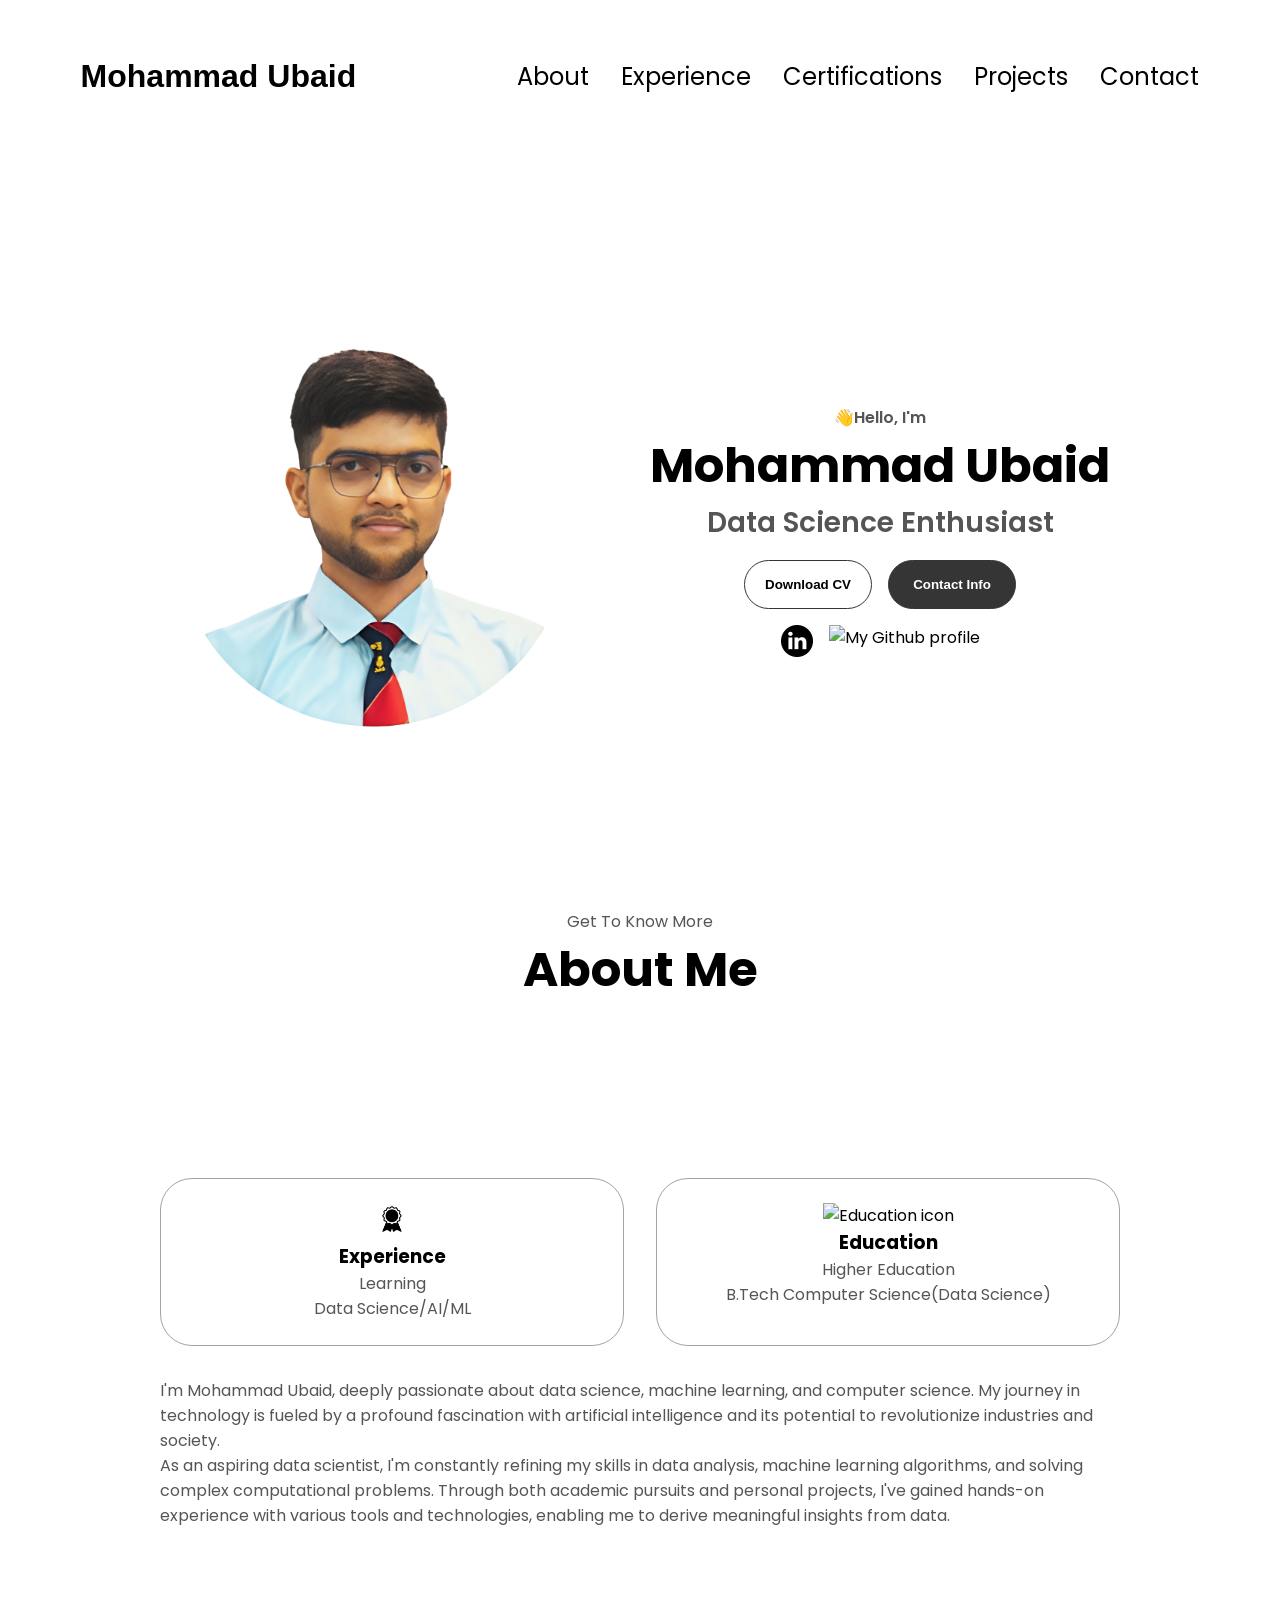
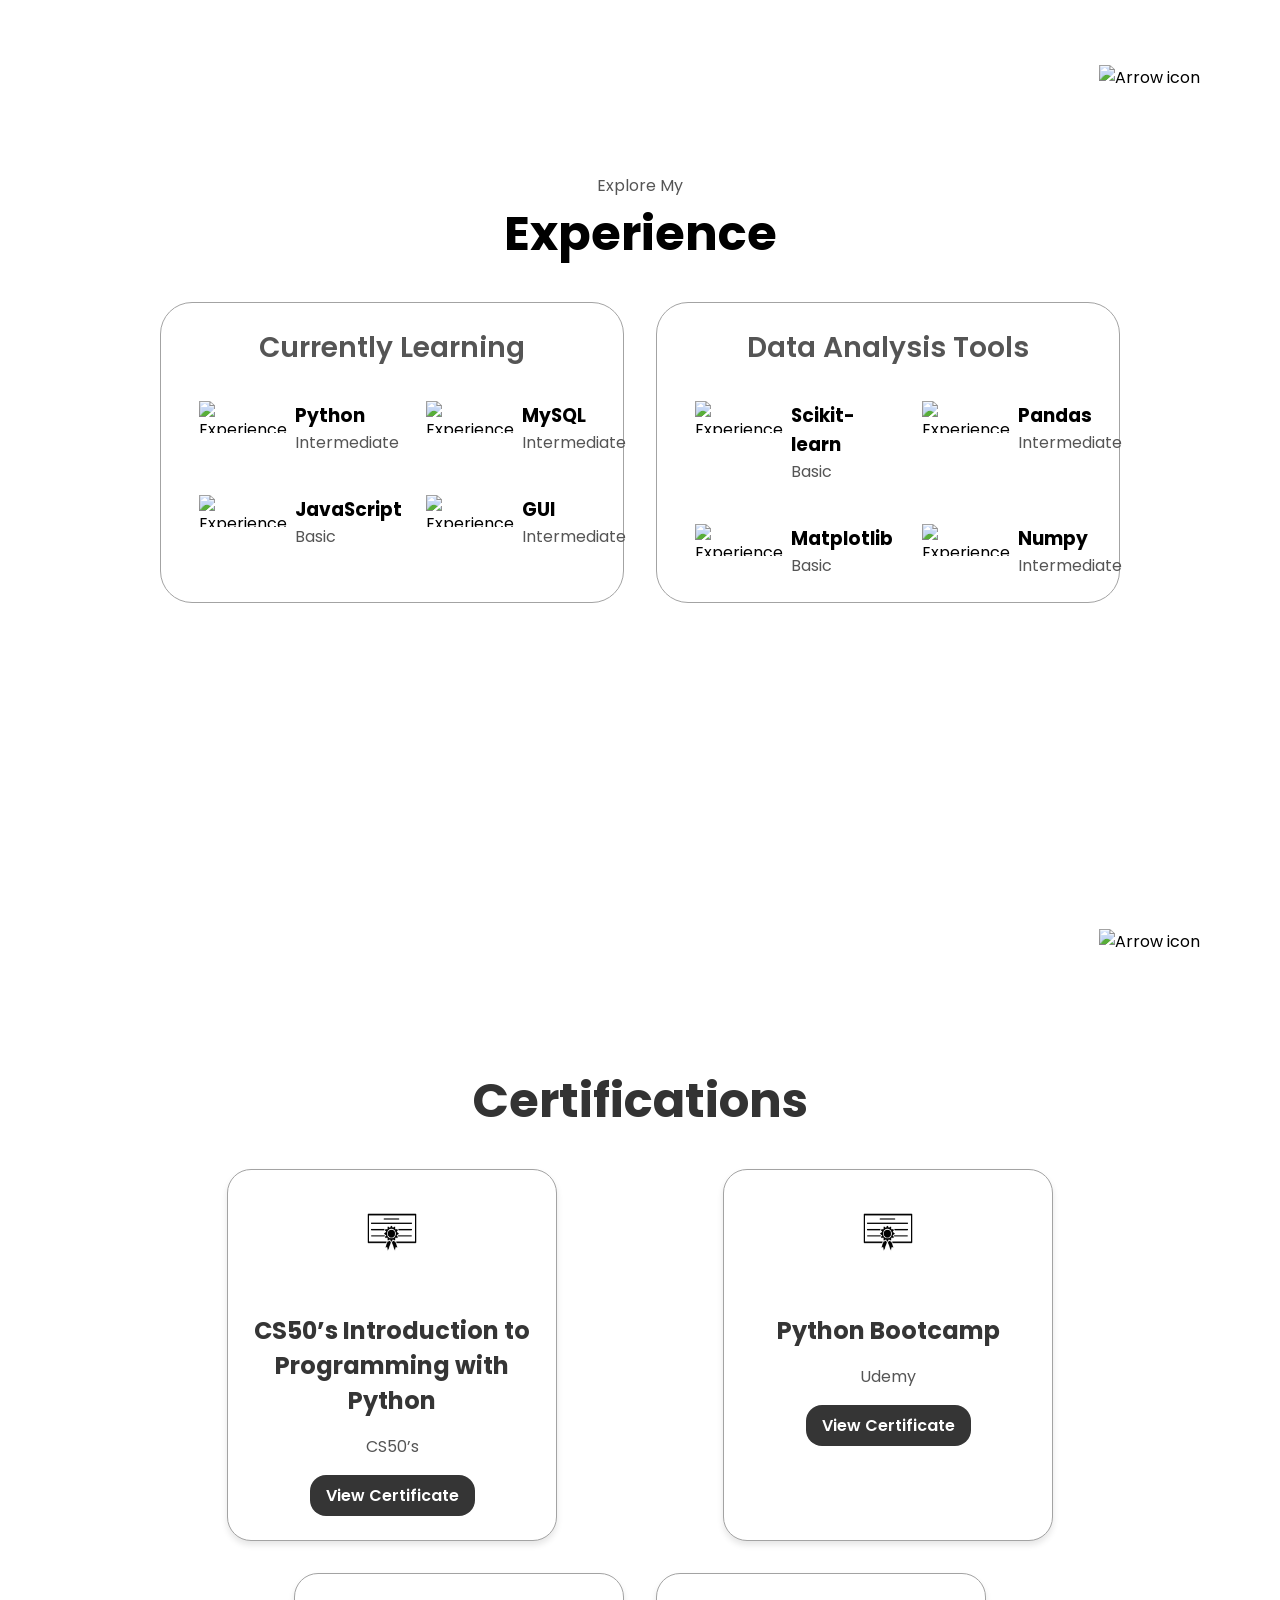
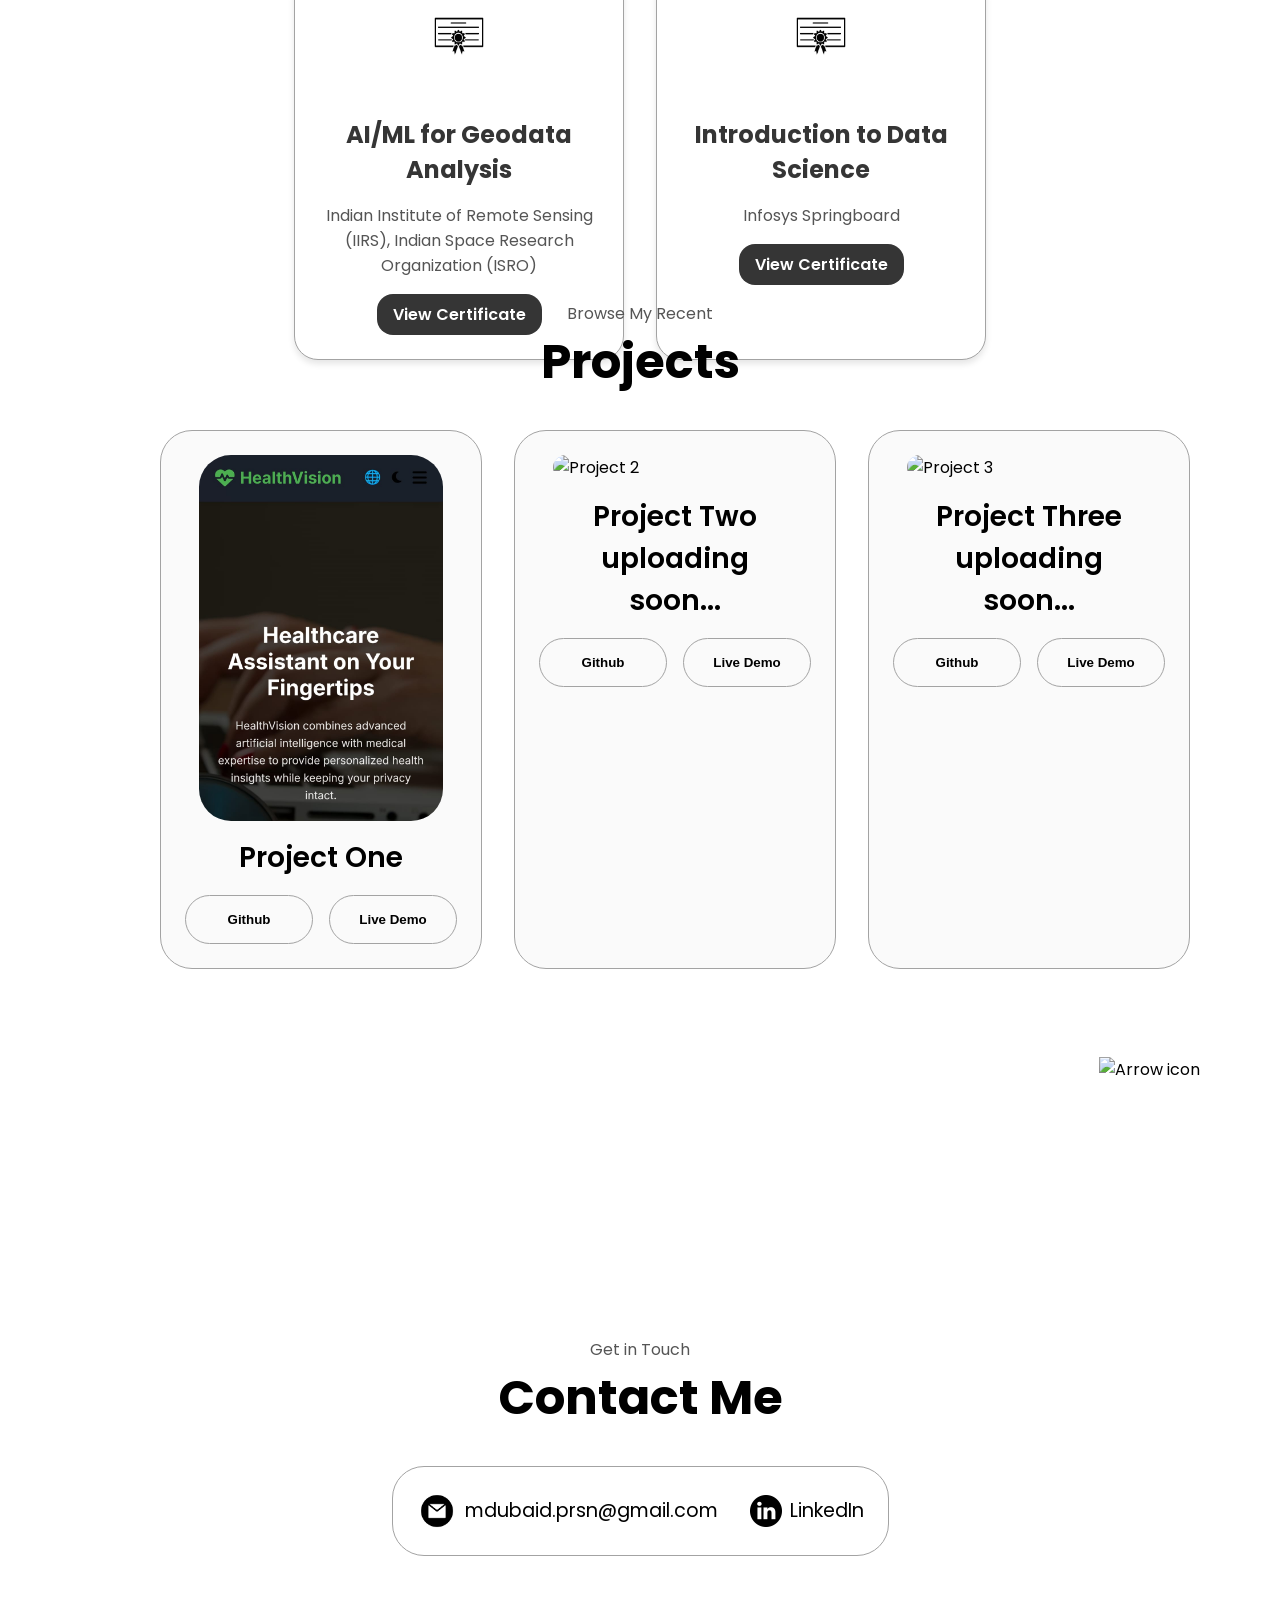
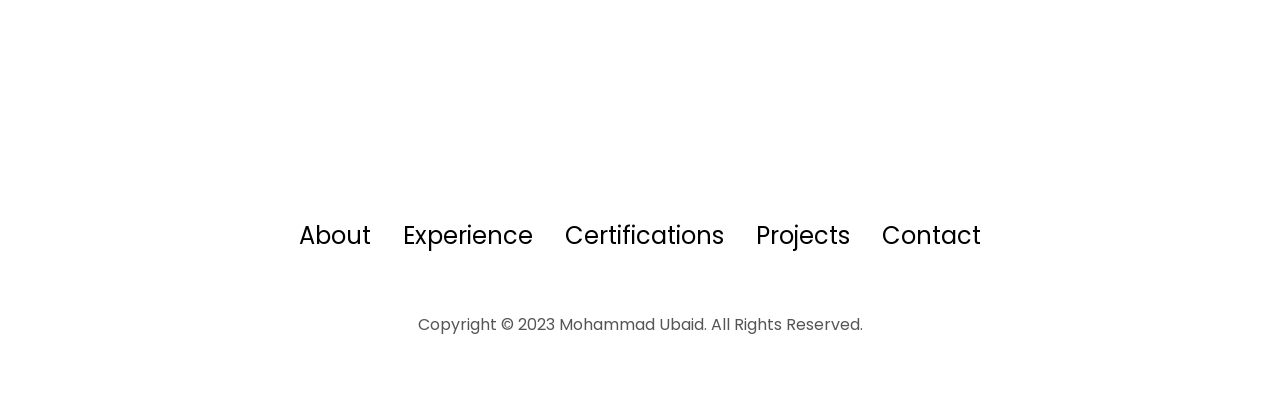
==== commit e2f19db1: "Add title to Project One section in index.html" ====
--- a/index.html
+++ b/index.html
@@ -285,7 +285,7 @@
                 class="project-img"
               />
             </div>
-            <h2 class="experience-sub-title project-title"></h2>
+            <h2 class="experience-sub-title project-title">Project One</h2>
             <div class="btn-container">
               <button
                 class="btn btn-color-2 project-btn"
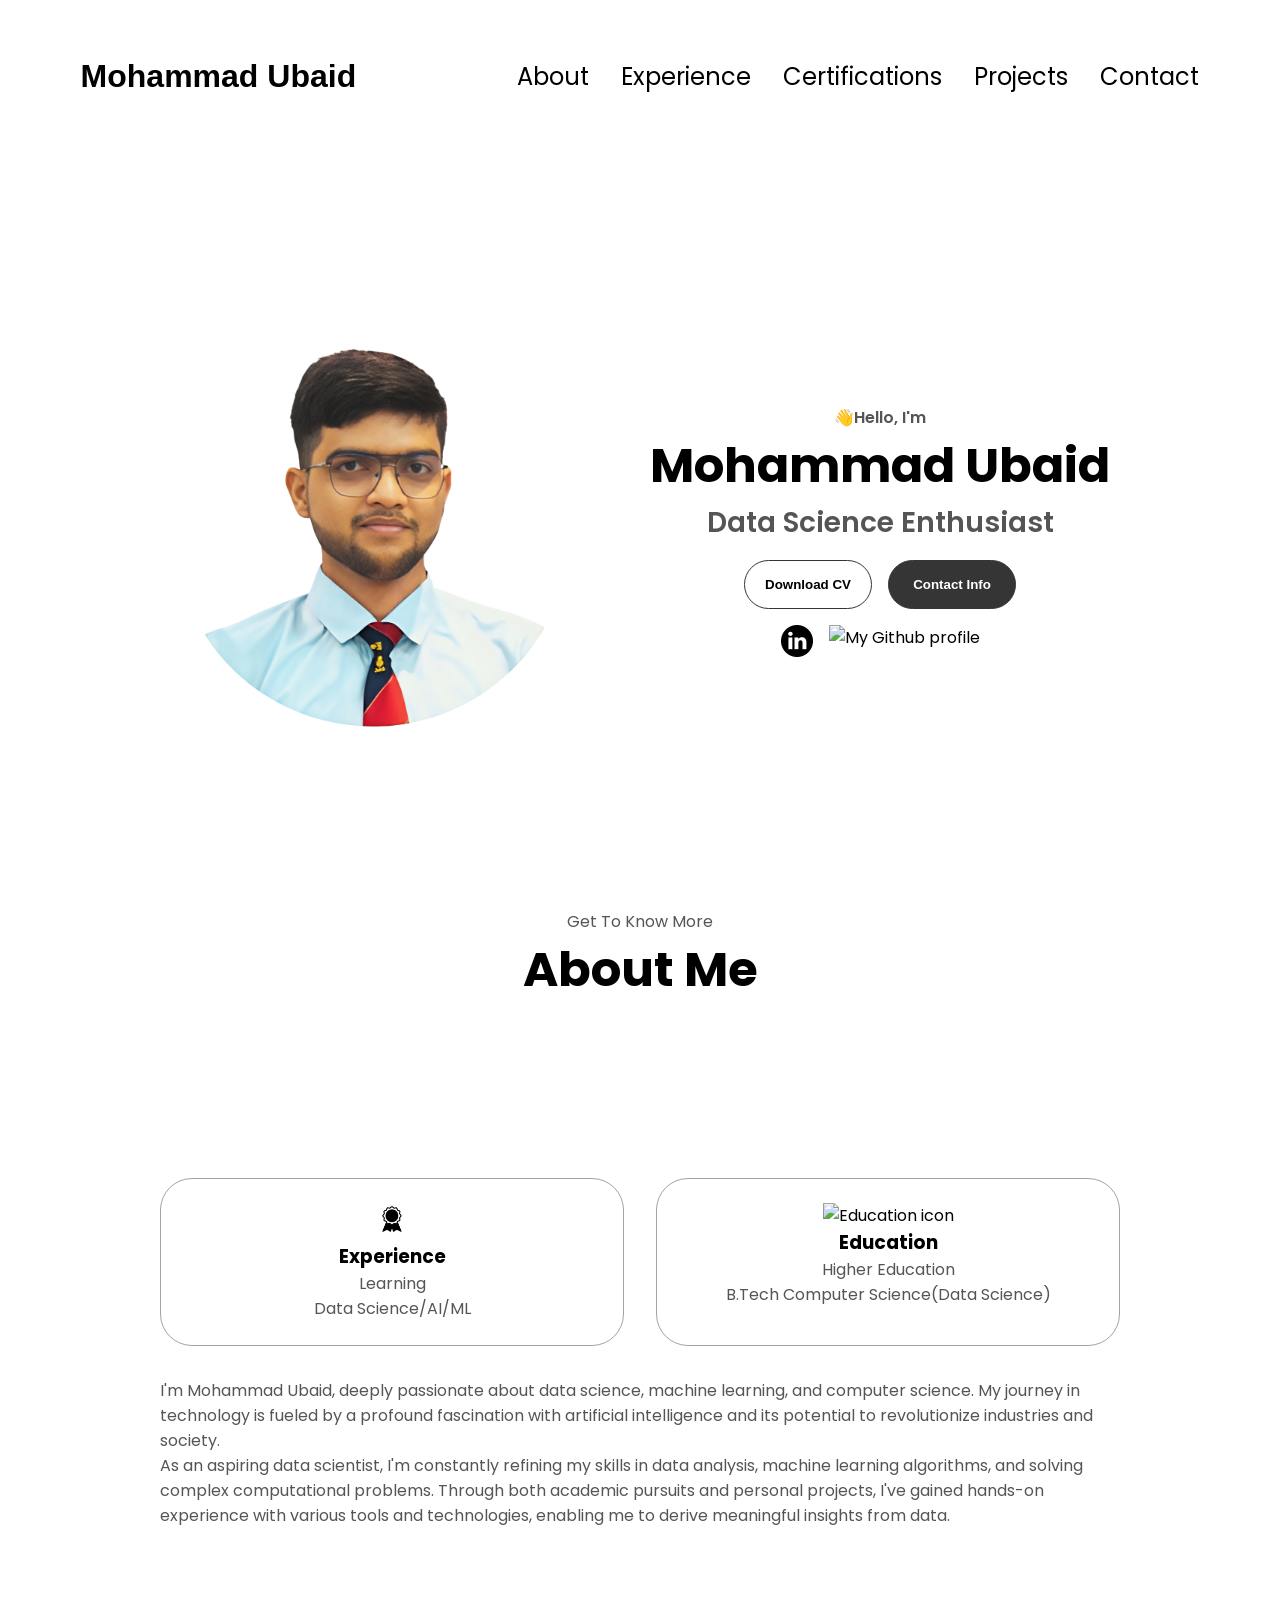
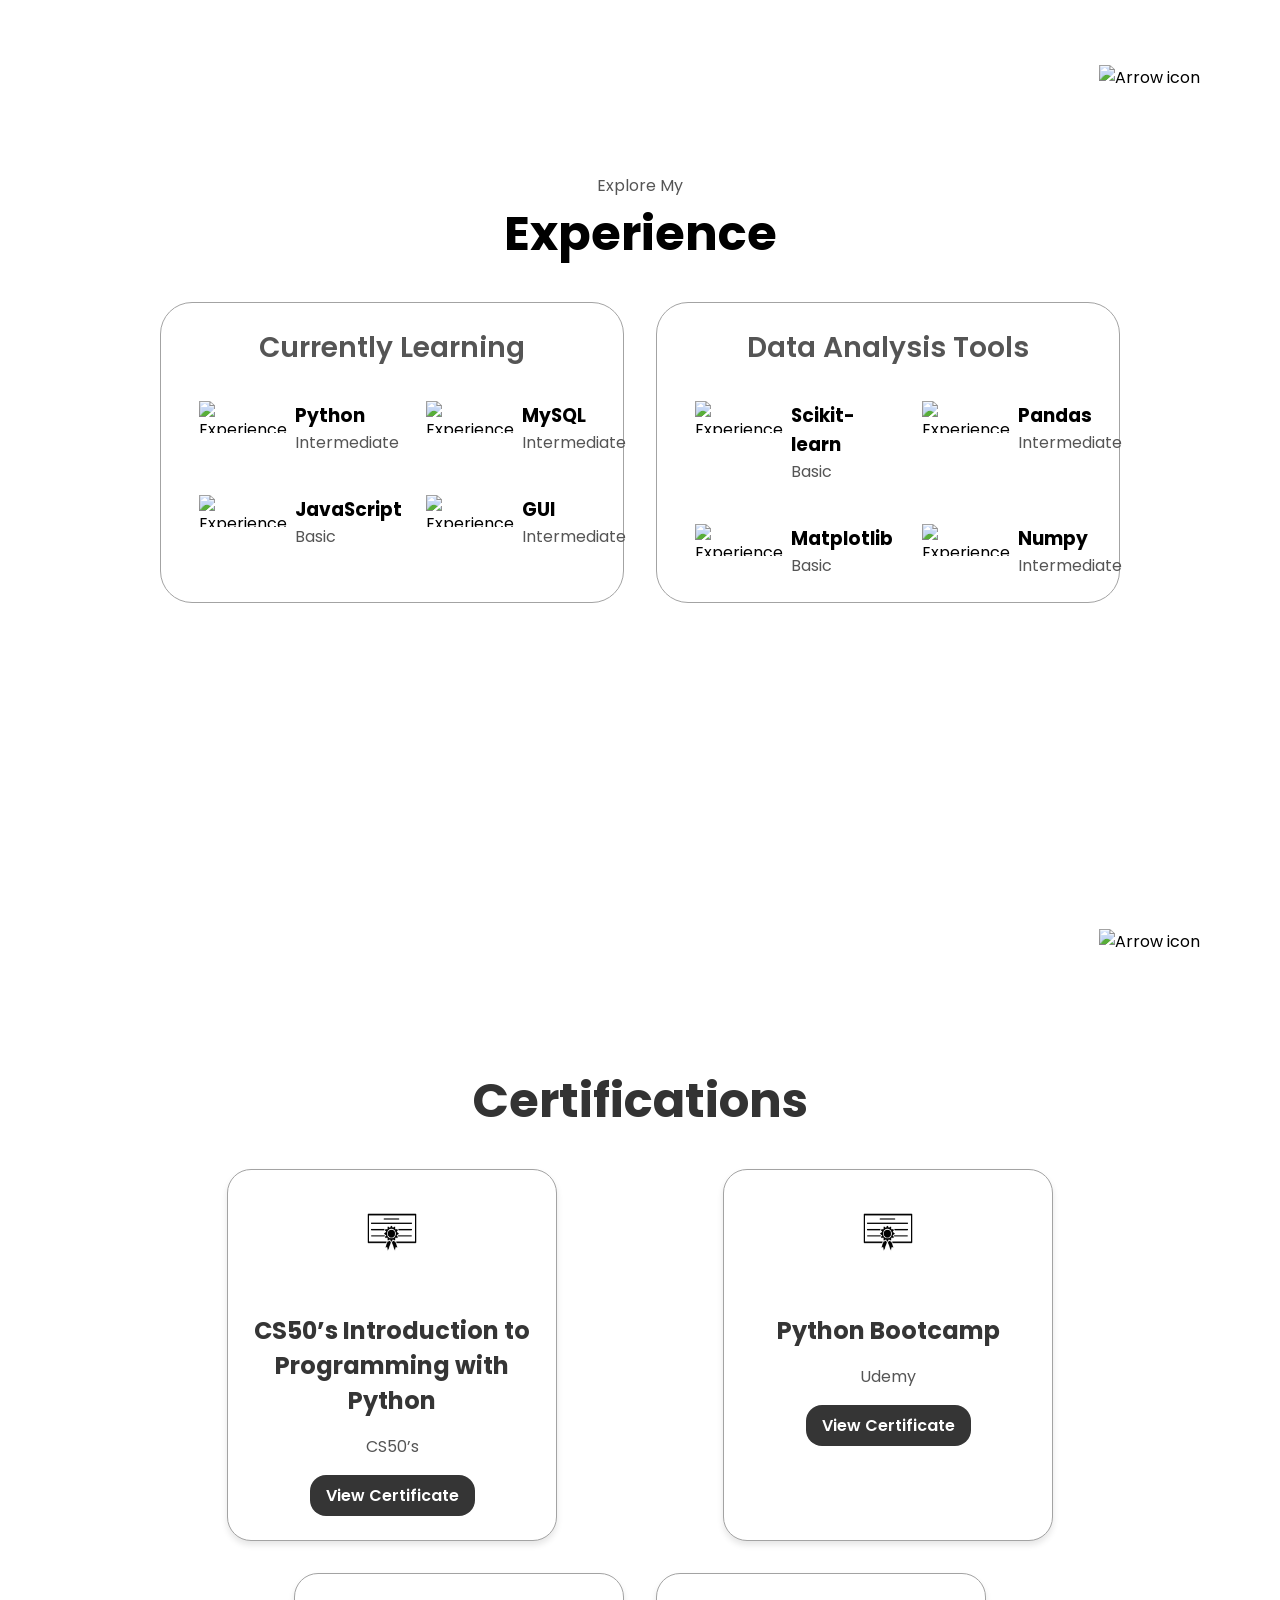
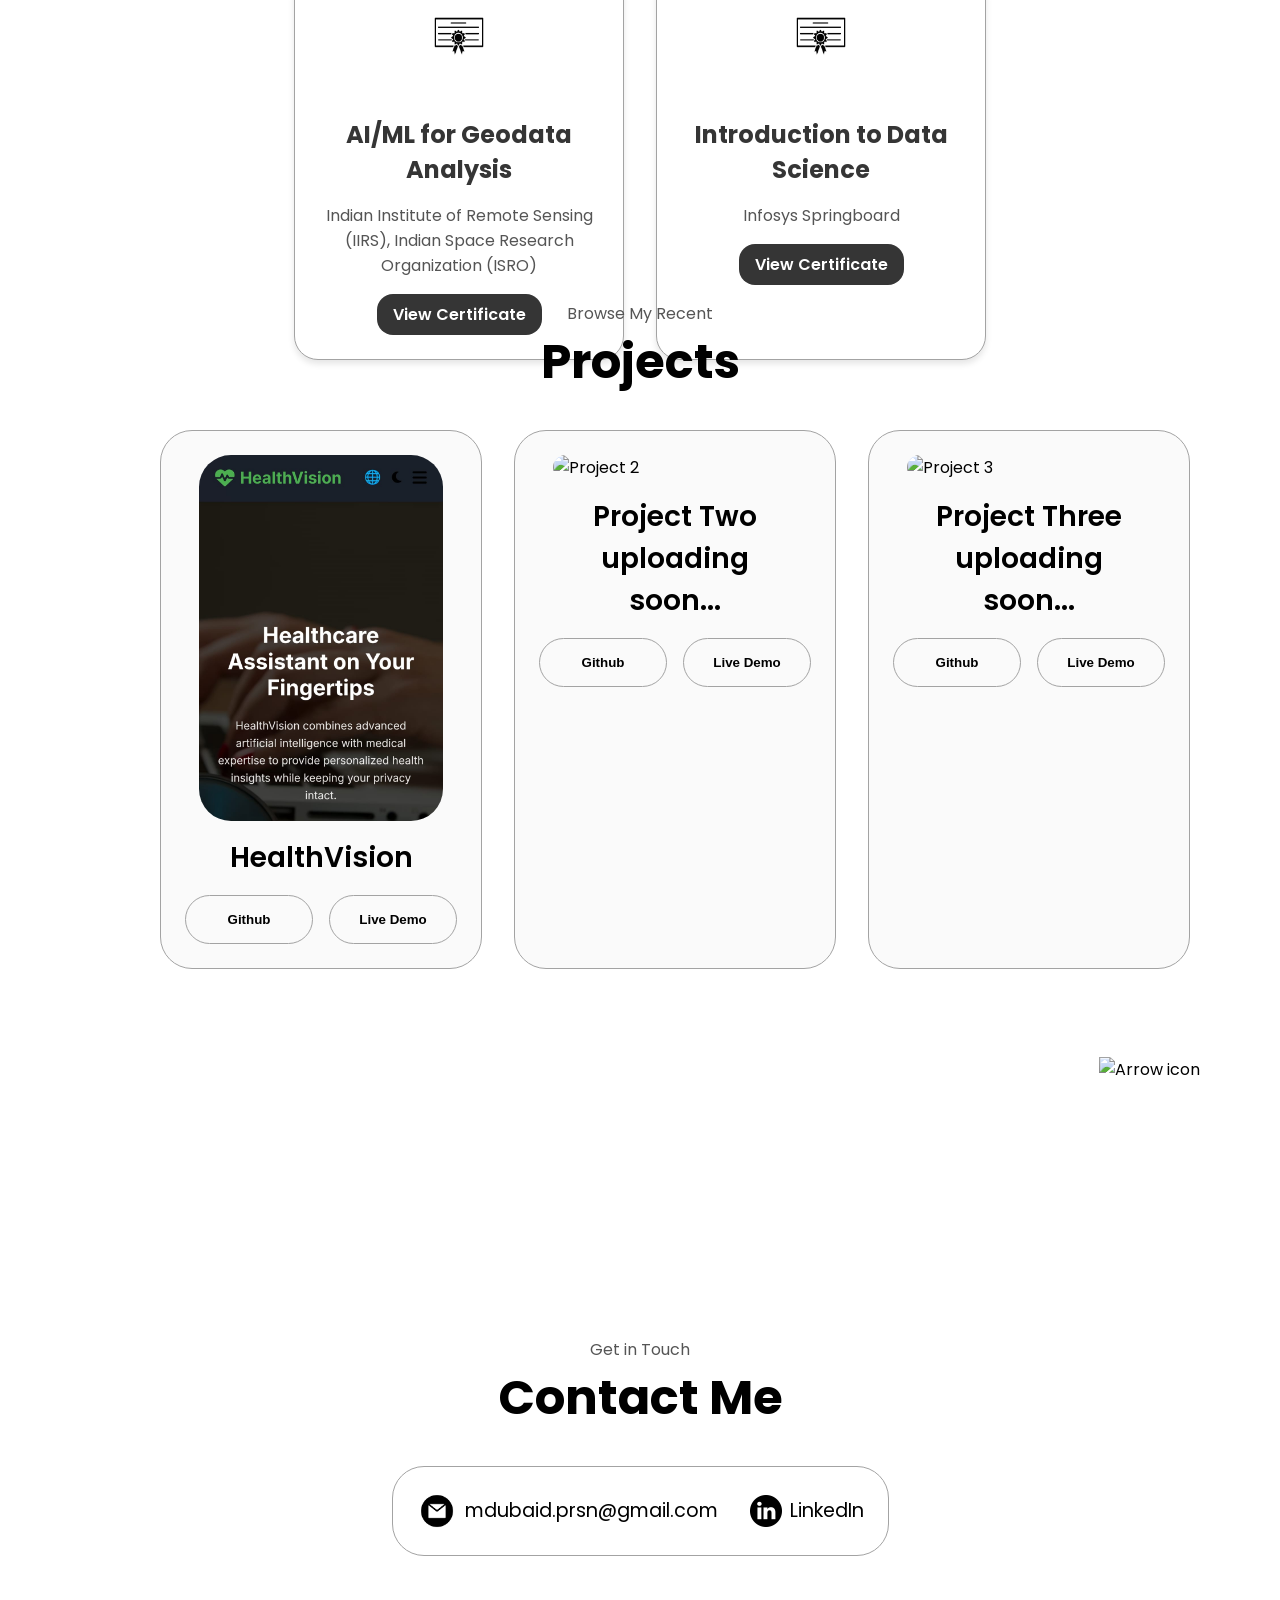
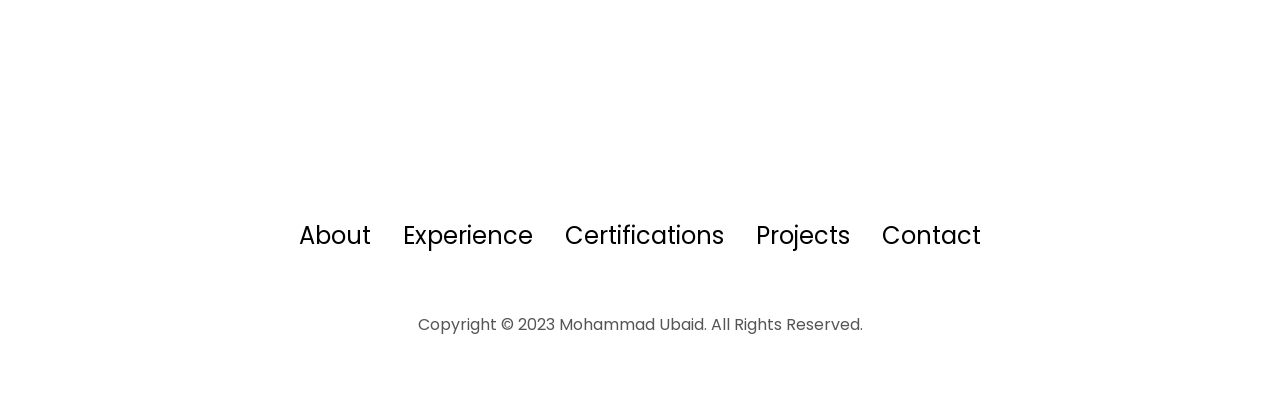
==== commit f510c5d2: "Rename project title from 'Project One' to 'HealthVision'" ====
--- a/index.html
+++ b/index.html
@@ -285,7 +285,7 @@
                 class="project-img"
               />
             </div>
-            <h2 class="experience-sub-title project-title">Project One</h2>
+            <h2 class="experience-sub-title project-title">HealthVision</h2>
             <div class="btn-container">
               <button
                 class="btn btn-color-2 project-btn"
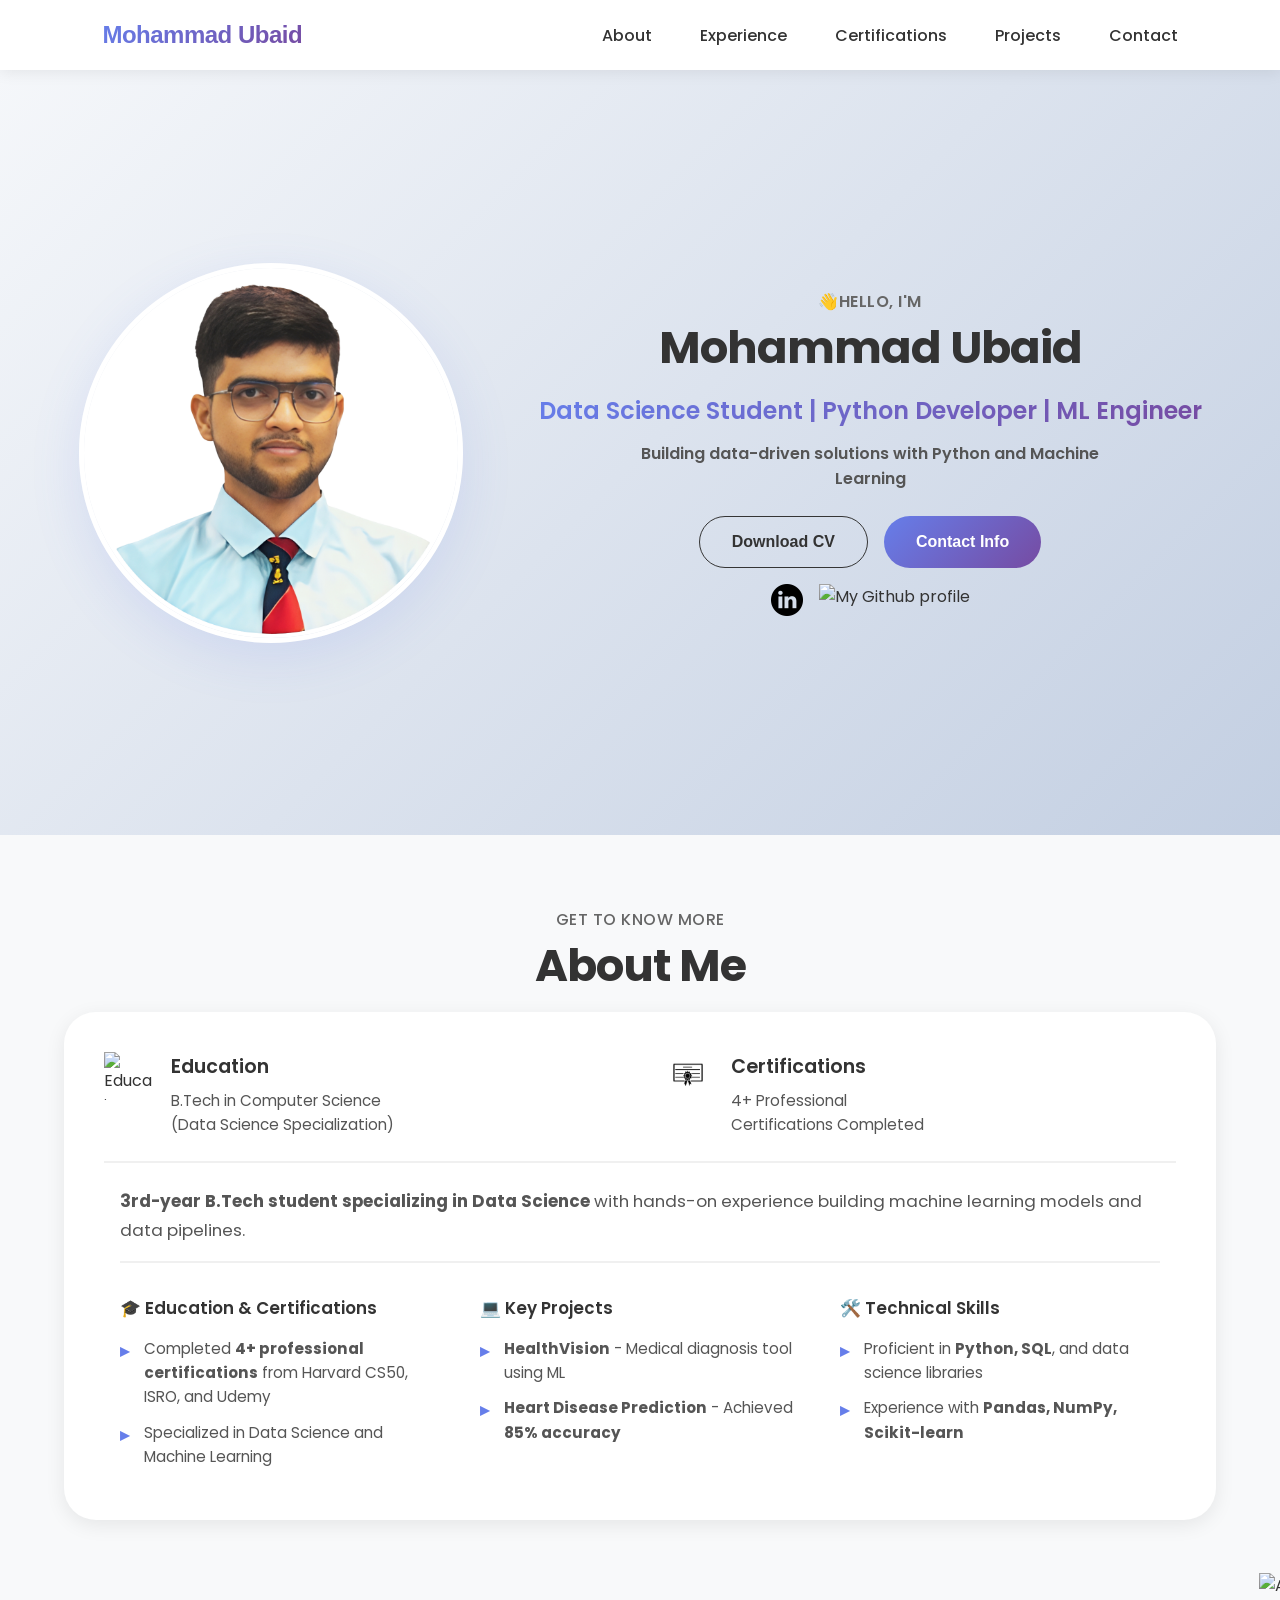
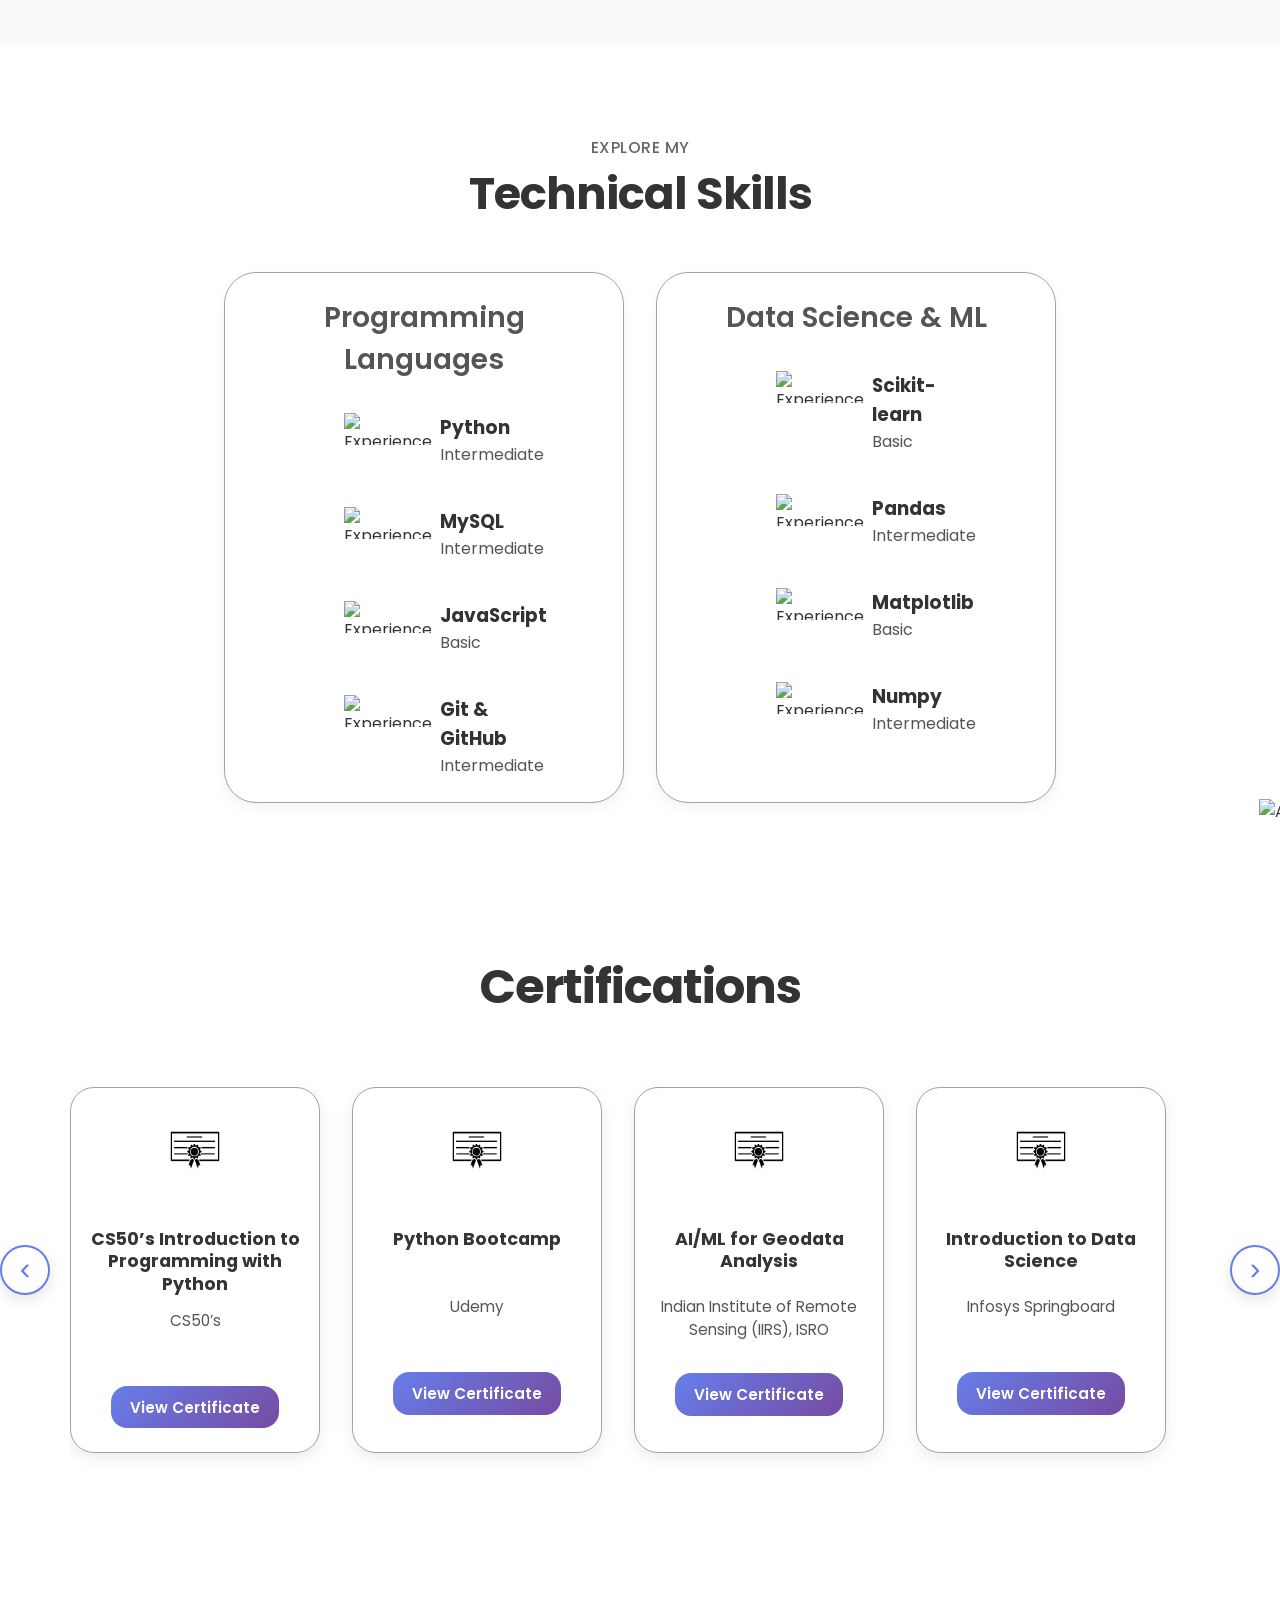
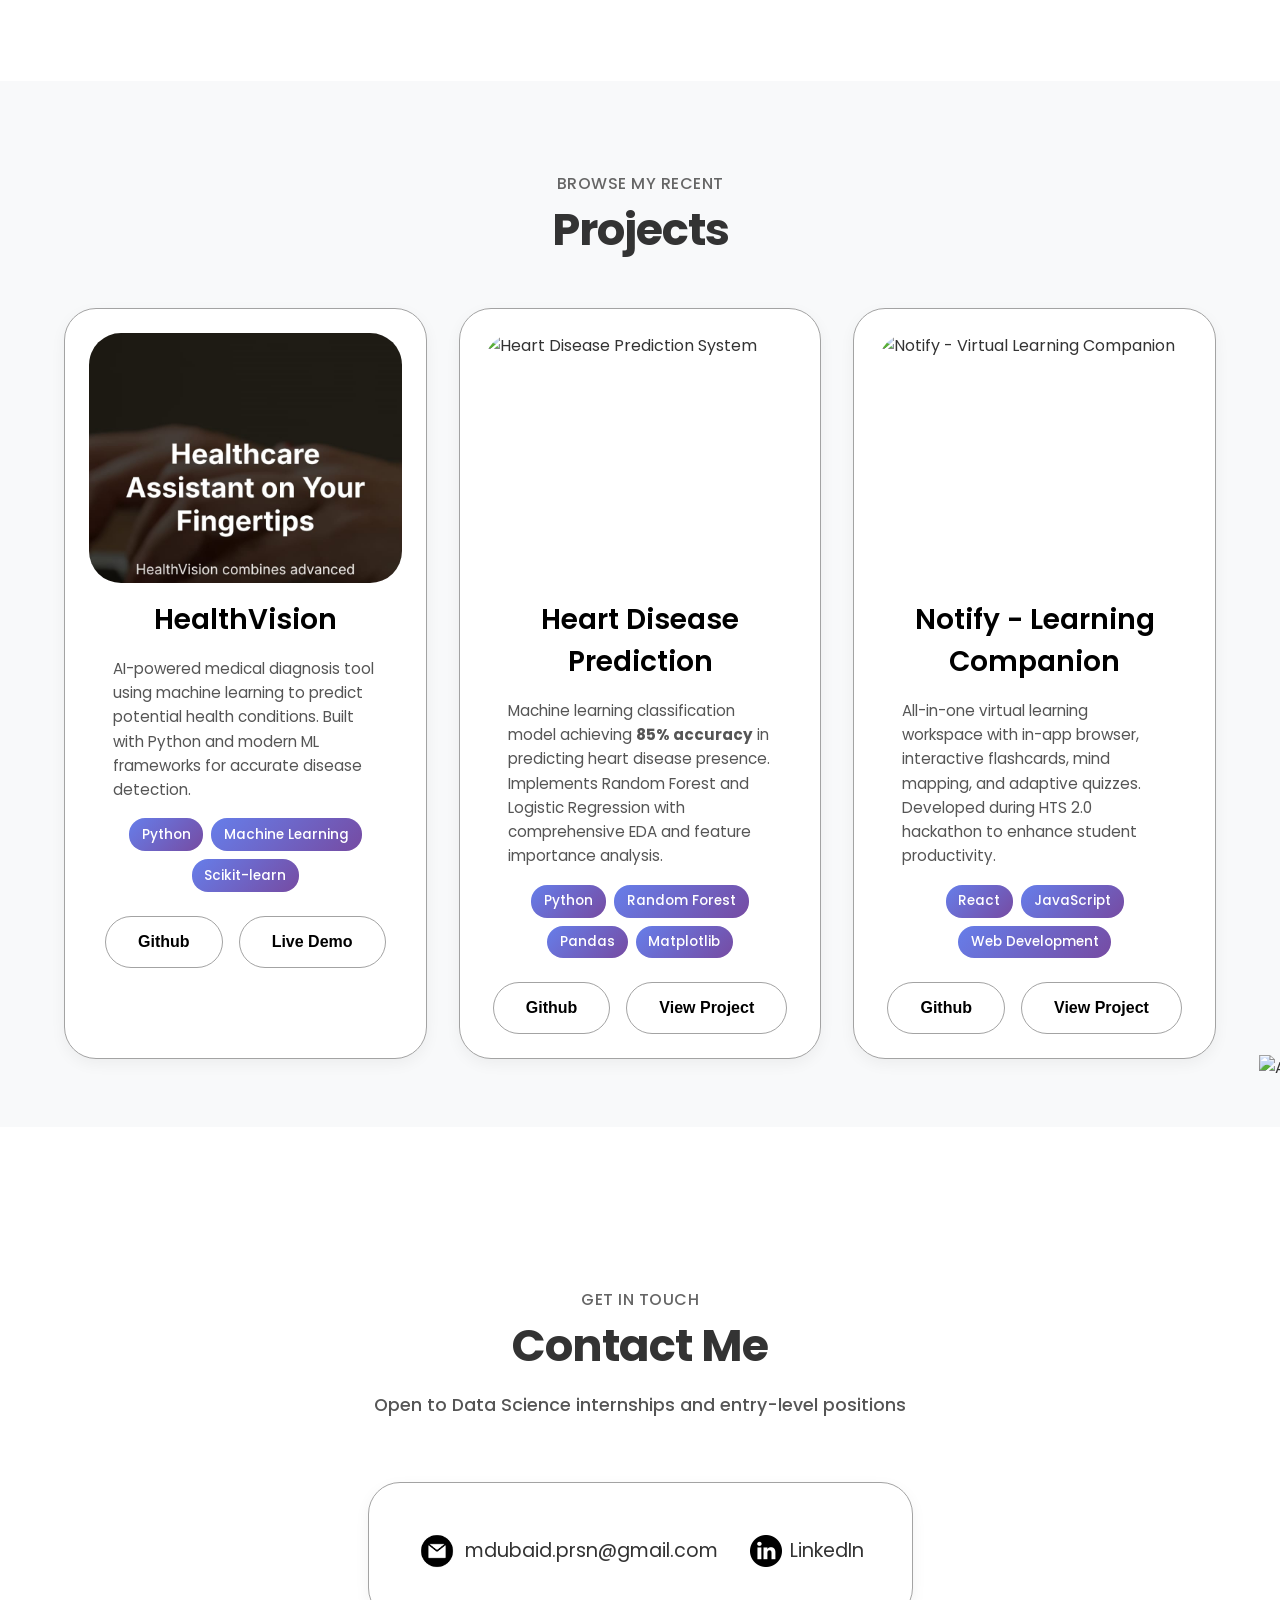
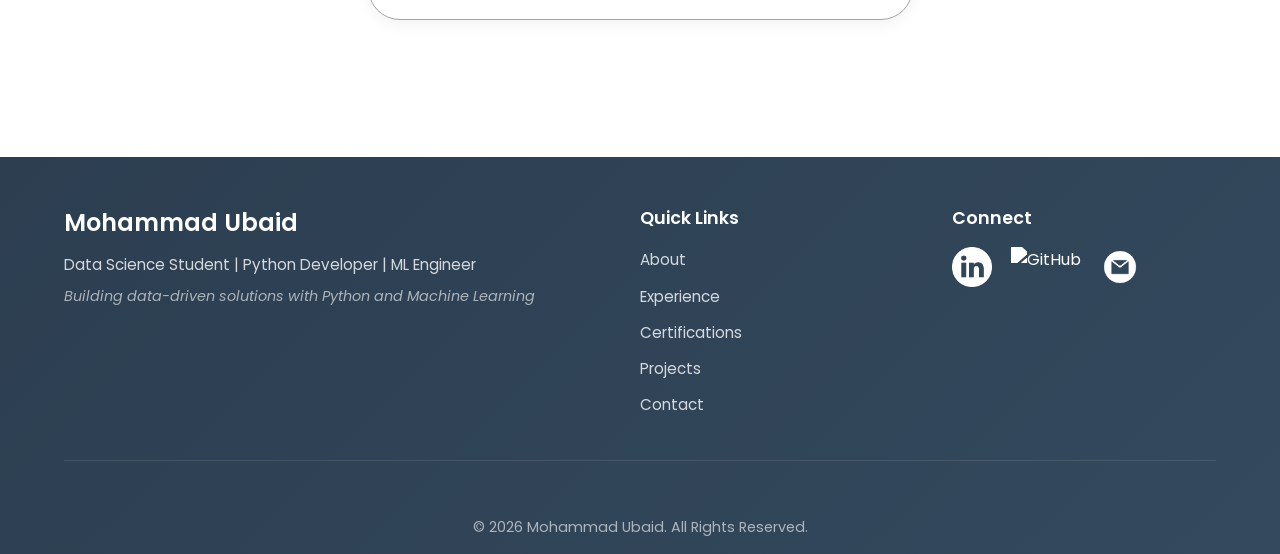
==== commit d3f0a628: "Updated Portfolio" ====
--- a/index.html
+++ b/index.html
@@ -1,24 +1,379 @@
 <!DOCTYPE html>
 <html lang="en">
-  <head>
-    <meta charset="UTF-8" />
-    <meta http-equiv="X-UA-Compatible" content="IE=edge" />
-    <meta name="viewport" content="width=device-width, initial-scale=1.0" />
-    <title>My Portfolio</title>
-    <link rel="stylesheet" href="style.css" />
-    <link rel="stylesheet" href="mediaqueries.css" />
-  </head>
-  <body>
-    <nav id="desktop-nav">
-      <div class="logo">Mohammad Ubaid</div>
-      <style>
-        .logo {
-          font-family: 'Orbitron', sans-serif;
-    font-weight: 700;
-        }
-      </style>
-      <div>
-        <ul class="nav-links">
+
+<head>
+  <meta charset="UTF-8" />
+  <meta http-equiv="X-UA-Compatible" content="IE=edge" />
+  <meta name="viewport" content="width=device-width, initial-scale=1.0" />
+  <title>Mohammad Ubaid - Data Science Student | Python Developer | ML Engineer</title>
+  <meta name="description"
+    content="Data Science student specializing in Machine Learning and Python development. Building data-driven solutions with 4+ certifications from Harvard CS50, ISRO, and hands-on ML projects." />
+  <meta name="keywords"
+    content="Data Science, Machine Learning, Python Developer, ML Engineer, Portfolio, Mohammad Ubaid, AI, Data Analysis" />
+  <meta name="author" content="Mohammad Ubaid" />
+
+  <!-- Open Graph / Social Media Meta Tags -->
+  <meta property="og:type" content="website" />
+  <meta property="og:title" content="Mohammad Ubaid - Data Science Student | ML Engineer" />
+  <meta property="og:description"
+    content="Building data-driven solutions with Python and Machine Learning. View my projects and certifications." />
+  <meta property="og:url" content="https://ubaid-portfolio-iota.vercel.app" />
+  <meta property="og:image" content="https://ubaid-portfolio-iota.vercel.app/Assets/profile.png" />
+
+  <!-- Twitter Card Meta Tags -->
+  <meta name="twitter:card" content="summary_large_image" />
+  <meta name="twitter:title" content="Mohammad Ubaid - Data Science Student" />
+  <meta name="twitter:description" content="Building data-driven solutions with Python and Machine Learning" />
+  <meta name="twitter:image" content="https://ubaid-portfolio-iota.vercel.app/Assets/profile.png" />
+
+  <link rel="stylesheet" href="style.css" />
+  <link rel="stylesheet" href="mediaqueries.css" />
+</head>
+
+<body>
+  <nav id="desktop-nav">
+    <div class="logo">Mohammad Ubaid</div>
+    <style>
+      .logo {
+        font-family: 'Orbitron', sans-serif;
+        font-weight: 700;
+      }
+    </style>
+    <div>
+      <ul class="nav-links">
+        <li><a href="#about">About</a></li>
+        <li><a href="#experience">Experience</a></li>
+        <li><a href="#certifications">Certifications</a></li>
+        <li><a href="#projects">Projects</a></li>
+        <li><a href="#contact">Contact</a></li>
+      </ul>
+    </div>
+  </nav>
+  <nav id="hamburger-nav">
+    <div class="logo">Mohammad Ubaid</div>
+    <div class="hamburger-menu">
+      <div class="hamburger-icon" onclick="toggleMenu()">
+        <span></span>
+        <span></span>
+        <span></span>
+      </div>
+      <div class="menu-links">
+        <li><a href="#about" onclick="toggleMenu()">About</a></li>
+        <li><a href="#experience" onclick="toggleMenu()">Experience</a></li>
+        <li><a href="#certifications" onclick="toggleMenu()">Certifications</a></li>
+        <li><a href="#projects" onclick="toggleMenu()">Projects</a></li>
+        <li><a href="#contact" onclick="toggleMenu()">Contact</a></li>
+      </div>
+    </div>
+  </nav>
+  <section id="profile">
+    <div class="section__pic-container">
+      <img src="./Assets/profile.png" alt="Mohammad Ubaid profile picture" />
+    </div>
+    <div class="section__text">
+      <p class="section__text__p1">👋Hello, I'm</p>
+      <h1 class="title">Mohammad Ubaid</h1>
+      <p class="section__text__p2">Data Science Student | Python Developer | ML Engineer</p>
+      <p class="section__text__p3">Building data-driven solutions with Python and Machine Learning</p>
+      <div class="btn-container">
+        <button class="btn btn-color-2" onclick="window.open('./Assets/resume.pdf')">
+          Download CV
+        </button>
+        <button class="btn btn-color-1" onclick="location.href='./#contact'">
+          Contact Info
+        </button>
+      </div>
+      <div id="socials-container">
+        <img src="./Assets/linkedin.png" alt="My LinkedIn profile" class="icon"
+          onclick="location.href='https://www.linkedin.com/in/md-ubaid'" />
+        <img src="./Assets/github.png" alt="My Github profile" class="icon"
+          onclick="location.href='https://github.com/Md-Ubaid'" />
+      </div>
+    </div>
+  </section>
+  <section id="about">
+    <p class="section__text__p1">Get To Know More</p>
+    <h1 class="title">About Me</h1>
+    <div class="section-container">
+      <div class="about-details-container">
+        <div class="about-unified-card">
+          <div class="about-header">
+            <div class="about-header-item">
+              <img src="./Assets/education.png" alt="Education icon" class="icon" />
+              <div>
+                <h3>Education</h3>
+                <p>B.Tech in Computer Science<br />(Data Science Specialization)</p>
+              </div>
+            </div>
+            <div class="about-header-item">
+              <img src="./Assets/cert-icon.png" alt="Certifications icon" class="icon" />
+              <div>
+                <h3>Certifications</h3>
+                <p>4+ Professional<br />Certifications Completed</p>
+              </div>
+            </div>
+          </div>
+
+          <div class="about-content">
+            <p class="about-intro">
+              <strong>3rd-year B.Tech student specializing in Data Science</strong> with hands-on experience
+              building machine learning models and data pipelines.
+            </p>
+
+            <div class="about-grid">
+              <div class="about-section">
+                <h4>🎓 Education & Certifications</h4>
+                <ul>
+                  <li>Completed <strong>4+ professional certifications</strong> from Harvard CS50, ISRO, and Udemy</li>
+                  <li>Specialized in Data Science and Machine Learning</li>
+                </ul>
+              </div>
+
+              <div class="about-section">
+                <h4>💻 Key Projects</h4>
+                <ul>
+                  <li><strong>HealthVision</strong> - Medical diagnosis tool using ML</li>
+                  <li><strong>Heart Disease Prediction</strong> - Achieved <strong>85% accuracy</strong></li>
+                </ul>
+              </div>
+
+              <div class="about-section">
+                <h4>🛠️ Technical Skills</h4>
+                <ul>
+                  <li>Proficient in <strong>Python, SQL</strong>, and data science libraries</li>
+                  <li>Experience with <strong>Pandas, NumPy, Scikit-learn</strong></li>
+                </ul>
+              </div>
+            </div>
+          </div>
+        </div>
+      </div>
+    </div>
+    <img src="./Assets/arrow.png" alt="Arrow icon" class="icon arrow" onclick="location.href='./#experience'" />
+  </section>
+  <section id="experience">
+    <p class="section__text__p1">Explore My</p>
+    <h1 class="title">Technical Skills</h1>
+    <div class="experience-details-container">
+      <div class="about-containers">
+        <div class="details-container">
+          <h2 class="experience-sub-title">Programming Languages</h2>
+          <div class="article-container">
+            <article>
+              <img src="./Assets/checkmark.png" alt="Experience icon" class="icon" />
+              <div>
+                <h3>Python</h3>
+                <p>Intermediate</p>
+              </div>
+            </article>
+            <article>
+              <img src="./Assets/checkmark.png" alt="Experience icon" class="icon" />
+              <div>
+                <h3>MySQL</h3>
+                <p>Intermediate</p>
+              </div>
+            </article>
+            <article>
+              <img src="./Assets/checkmark.png" alt="Experience icon" class="icon" />
+              <div>
+                <h3>JavaScript</h3>
+                <p>Basic</p>
+              </div>
+            </article>
+            <article>
+              <img src="./Assets/checkmark.png" alt="Experience icon" class="icon" />
+              <div>
+                <h3>Git & GitHub</h3>
+                <p>Intermediate</p>
+              </div>
+            </article>
+          </div>
+        </div>
+        <div class="details-container">
+          <h2 class="experience-sub-title">Data Science & ML</h2>
+          <div class="article-container">
+            <article>
+              <img src="./Assets/checkmark.png" alt="Experience icon" class="icon" />
+              <div>
+                <h3>Scikit-learn</h3>
+                <p>Basic</p>
+              </div>
+            </article>
+            <article>
+              <img src="./Assets/checkmark.png" alt="Experience icon" class="icon" />
+              <div>
+                <h3>Pandas</h3>
+                <p>Intermediate</p>
+              </div>
+            </article>
+            <article>
+              <img src="./Assets/checkmark.png" alt="Experience icon" class="icon" />
+              <div>
+                <h3>Matplotlib</h3>
+                <p>Basic</p>
+              </div>
+            </article>
+            <article>
+              <img src="./Assets/checkmark.png" alt="Experience icon" class="icon" />
+              <div>
+                <h3>Numpy</h3>
+                <p>Intermediate</p>
+              </div>
+            </article>
+          </div>
+        </div>
+      </div>
+    </div>
+    <img src="./Assets/arrow.png" alt="Arrow icon" class="icon arrow" onclick="location.href='./#projects'" />
+  </section>
+  <section id="certifications">
+    <h2 class="title">Certifications</h2>
+    <div class="carousel-container">
+      <button class="carousel-btn prev-btn" onclick="scrollCertifications(-1)">
+        <span>‹</span>
+      </button>
+      <div class="certification-carousel">
+        <div class="certification-card">
+          <img src="./Assets/cert-icon.png" alt="Certification Logo">
+          <h3>CS50’s Introduction to Programming with Python</h3>
+          <p>CS50’s</p>
+          <a href="https://certificates.cs50.io/5c8cb19f-4301-452c-a29e-4955e6b66af2.pdf?size=letter" target="_blank"
+            class="certification-link">View Certificate</a>
+        </div>
+        <div class="certification-card">
+          <img src="./Assets/cert-icon.png" alt="Certification Logo">
+          <h3>Python Bootcamp</h3>
+          <p>Udemy</p>
+          <a href="https://ude.my/UC-e7db2679-8b8b-4166-982c-cab2b6e0095b" target="_blank"
+            class="certification-link">View
+            Certificate</a>
+        </div>
+        <div class="certification-card">
+          <img src="./Assets/cert-icon.png" alt="Certification Logo">
+          <h3>AI/ML for Geodata Analysis</h3>
+          <p>Indian Institute of Remote Sensing (IIRS), ISRO</p>
+          <a href="https://elearning.iirs.gov.in/edusat_lms/public/studentCertificate/MjAyNDE0NDI1NTExMTM=/MTQ0"
+            target="_blank" class="certification-link">View Certificate</a>
+        </div>
+        <div class="certification-card">
+          <img src="./Assets/cert-icon.png" alt="Certification Logo">
+          <h3>Introduction to Data Science</h3>
+          <p>Infosys Springboard</p>
+          <a href="https://infyspringboard.onwingspan.com/public-Assets/infosysheadstart/cert/lex_12666306402263577000_shared/1-74f9ad78-f9d0-4bbb-8806-73b4fdbc98cb.pdf"
+            target="_blank" class="certification-link">View Certificate</a>
+        </div>
+      </div>
+      <button class="carousel-btn next-btn" onclick="scrollCertifications(1)">
+        <span>›</span>
+      </button>
+    </div>
+  </section>
+
+  <section id="projects">
+    <p class="section__text__p1">Browse My Recent</p>
+    <h1 class="title">Projects</h1>
+    <div class="experience-details-container">
+      <div class="about-containers">
+        <div class="details-container color-container">
+          <div class="article-container">
+            <img src="./Assets/healthvision.jpeg" alt="HealthVision - Medical Diagnosis Tool" class="project-img" />
+          </div>
+          <h2 class="experience-sub-title project-title">HealthVision</h2>
+          <p class="project-description">AI-powered medical diagnosis tool using machine learning to predict potential
+            health conditions. Built with Python and modern ML frameworks for accurate disease detection.</p>
+          <div class="tech-stack">
+            <span class="tech-badge">Python</span>
+            <span class="tech-badge">Machine Learning</span>
+            <span class="tech-badge">Scikit-learn</span>
+          </div>
+          <div class="btn-container">
+            <button class="btn btn-color-2 project-btn" onclick="location.href='https://github.com/Md-Ubaid'">
+              Github
+            </button>
+            <button class="btn btn-color-2 project-btn" onclick="location.href='https://healthvision-delta.vercel.app'">
+              Live Demo
+            </button>
+          </div>
+        </div>
+        <div class="details-container color-container">
+          <div class="article-container">
+            <img src="./Assets/project-2.png" alt="Heart Disease Prediction System" class="project-img" />
+          </div>
+          <h2 class="experience-sub-title project-title">Heart Disease Prediction</h2>
+          <p class="project-description">Machine learning classification model achieving <strong>85% accuracy</strong>
+            in predicting heart disease presence. Implements Random Forest and Logistic Regression with comprehensive
+            EDA and feature importance analysis.</p>
+          <div class="tech-stack">
+            <span class="tech-badge">Python</span>
+            <span class="tech-badge">Random Forest</span>
+            <span class="tech-badge">Pandas</span>
+            <span class="tech-badge">Matplotlib</span>
+          </div>
+          <div class="btn-container">
+            <button class="btn btn-color-2 project-btn"
+              onclick="location.href='https://github.com/Md-Ubaid/Heart_Disease_Prediction_Classification'">
+              Github
+            </button>
+            <button class="btn btn-color-2 project-btn"
+              onclick="location.href='https://github.com/Md-Ubaid/Heart_Disease_Prediction_Classification'">
+              View Project
+            </button>
+          </div>
+        </div>
+        <div class="details-container color-container">
+          <div class="article-container">
+            <img src="./Assets/project-3.png" alt="Notify - Virtual Learning Companion" class="project-img" />
+          </div>
+          <h2 class="experience-sub-title project-title">Notify - Learning Companion</h2>
+          <p class="project-description">All-in-one virtual learning workspace with in-app browser, interactive
+            flashcards, mind mapping, and adaptive quizzes. Developed during HTS 2.0 hackathon to enhance student
+            productivity.</p>
+          <div class="tech-stack">
+            <span class="tech-badge">React</span>
+            <span class="tech-badge">JavaScript</span>
+            <span class="tech-badge">Web Development</span>
+          </div>
+          <div class="btn-container">
+            <button class="btn btn-color-2 project-btn"
+              onclick="location.href='https://github.com/Md-Ubaid/HTS2.0_team-hash'">
+              Github
+            </button>
+            <button class="btn btn-color-2 project-btn"
+              onclick="location.href='https://github.com/Md-Ubaid/HTS2.0_team-hash'">
+              View Project
+            </button>
+          </div>
+        </div>
+      </div>
+    </div>
+    <img src="./Assets/arrow.png" alt="Arrow icon" class="icon arrow" onclick="location.href='./#contact'" />
+  </section>
+  <section id="contact">
+    <p class="section__text__p1">Get in Touch</p>
+    <h1 class="title">Contact Me</h1>
+    <p class="contact-subtitle">Open to Data Science internships and entry-level positions</p>
+    <div class="contact-info-upper-container">
+      <div class="contact-info-container">
+        <img src="./Assets/email.png" alt="Email icon" class="icon contact-icon email-icon" />
+        <p><a href="mailto:mdubaid.prsn@gmail.com">mdubaid.prsn@gmail.com</a></p>
+      </div>
+      <div class="contact-info-container">
+        <img src="./Assets/linkedin.png" alt="LinkedIn icon" class="icon contact-icon" />
+        <p><a href="https://www.linkedin.com/in/md-ubaid">LinkedIn</a></p>
+      </div>
+    </div>
+  </section>
+  <footer>
+    <div class="footer-content">
+      <div class="footer-section">
+        <h3>Mohammad Ubaid</h3>
+        <p>Data Science Student | Python Developer | ML Engineer</p>
+        <p class="footer-tagline">Building data-driven solutions with Python and Machine Learning</p>
+      </div>
+
+      <div class="footer-section">
+        <h4>Quick Links</h4>
+        <ul class="footer-links">
           <li><a href="#about">About</a></li>
           <li><a href="#experience">Experience</a></li>
           <li><a href="#certifications">Certifications</a></li>
@@ -26,374 +381,28 @@
           <li><a href="#contact">Contact</a></li>
         </ul>
       </div>
-    </nav>
-    <nav id="hamburger-nav">
-      <div class="logo">Mohammad Ubaid</div>
-      <div class="hamburger-menu">
-        <div class="hamburger-icon" onclick="toggleMenu()">
-          <span></span>
-          <span></span>
-          <span></span>
-        </div>
-        <div class="menu-links">
-          <li><a href="#about" onclick="toggleMenu()">About</a></li>
-          <li><a href="#experience" onclick="toggleMenu()">Experience</a></li>
-          <li><a href="#certifications" onclick="toggleMenu()">Certifications</a></li>
-          <li><a href="#projects" onclick="toggleMenu()">Projects</a></li>
-          <li><a href="#contact" onclick="toggleMenu()">Contact</a></li>
-        </div>
-      </div>
-    </nav>
-    <section id="profile">
-      <div class="section__pic-container">
-        <img src="./Assets/profile.png" alt="Mohammad Ubaid profile picture" />
-      </div>
-      <div class="section__text">
-        <p class="section__text__p1">👋Hello, I'm</p>
-        <h1 class="title">Mohammad Ubaid</h1>
-        <p class="section__text__p2">Data Science Enthusiast</p>
-        <div class="btn-container">
-          <button
-            class="btn btn-color-2"
-            onclick="window.open('./Assets/resume.pdf')"
-          >
-            Download CV
-          </button>
-          <button class="btn btn-color-1" onclick="location.href='./#contact'">
-            Contact Info
-          </button>
-        </div>
-        <div id="socials-container">
-          <img
-            src="./Assets/linkedin.png"
-            alt="My LinkedIn profile"
-            class="icon"
-            onclick="location.href='https://www.linkedin.com/in/md-ubaid'"
-          />
-          <img
-            src="./Assets/github.png"
-            alt="My Github profile"
-            class="icon"
-            onclick="location.href='https://github.com/Md-Ubaid'"
-          />
-        </div>
-      </div>
-    </section>
-    <section id="about">
-      <p class="section__text__p1">Get To Know More</p>
-      <h1 class="title">About Me</h1>
-      <div class="section-container">
-        <div class="about-details-container">
-          <div class="about-containers">
-            <div class="details-container">
-              <img
-                src="./Assets/experience.png"
-                alt="Experience icon"
-                class="icon"
-              />
-              <h3>Experience</h3>
-              <p>Learning<br />Data Science/AI/ML</p>
-            </div>
-            <div class="details-container">
-              <img
-                src="./Assets/education.png"
-                alt="Education icon"
-                class="icon"
-              />
-              <h3>Education</h3>
-              <p>Higher Education<br />B.Tech Computer Science(Data Science)</p>
-            </div>
-          </div>
-          <div class="text-container">
-            <p>
-              I'm Mohammad Ubaid, deeply passionate about data science, machine learning, 
-              and computer science. My journey in technology is fueled by a profound 
-              fascination with artificial intelligence and its potential to revolutionize 
-              industries and society.
-            </p>
-            <p>
-              As an aspiring data scientist, I'm constantly refining my skills in 
-              data analysis, machine learning algorithms, and solving complex computational 
-              problems. Through both academic pursuits and personal projects, I've gained 
-              hands-on experience with various tools and technologies, enabling me to derive 
-              meaningful insights from data.
-            </p>
-          </div>
-        </div>
-      </div>
-      <img
-        src="./Assets/arrow.png"
-        alt="Arrow icon"
-        class="icon arrow"
-        onclick="location.href='./#experience'"
-      />
-    </section>
-    <section id="experience">
-      <p class="section__text__p1">Explore My</p>
-      <h1 class="title">Experience</h1>
-      <div class="experience-details-container">
-        <div class="about-containers">
-          <div class="details-container">
-            <h2 class="experience-sub-title">Currently Learning</h2>
-            <div class="article-container">
-              <article>
-                <img
-                  src="./Assets/checkmark.png"
-                  alt="Experience icon"
-                  class="icon"
-                />
-                <div>
-                  <h3>Python</h3>
-                  <p>Intermediate</p>
-                </div>
-              </article>
-              <article>
-                <img
-                  src="./Assets/checkmark.png"
-                  alt="Experience icon"
-                  class="icon"
-                />
-                <div>
-                  <h3>MySQL</h3>
-                  <p>Intermediate</p>
-                </div>
-              </article>
-              <article>
-                <img
-                  src="./Assets/checkmark.png"
-                  alt="Experience icon"
-                  class="icon"
-                />
-                <div>
-                  <h3>JavaScript</h3>
-                  <p>Basic</p>
-                </div>
-              </article>
-              <article>
-                <img
-                  src="./Assets/checkmark.png"
-                  alt="Experience icon"
-                  class="icon"
-                />
-                <div>
-                  <h3>GUI</h3>
-                  <p>Intermediate</p>
-                </div>
-              </article>
-            </div>
-          </div>
-          <div class="details-container">
-            <h2 class="experience-sub-title">Data Analysis Tools</h2>
-            <div class="article-container">
-              <article>
-                <img
-                  src="./Assets/checkmark.png"
-                  alt="Experience icon"
-                  class="icon"
-                />
-                <div>
-                  <h3>Scikit-learn</h3>
-                  <p>Basic</p>
-                </div>
-              </article>
-              <article>
-                <img
-                  src="./Assets/checkmark.png"
-                  alt="Experience icon"
-                  class="icon"
-                />
-                <div>
-                  <h3>Pandas</h3>
-                  <p>Intermediate</p>
-                </div>
-              </article>
-              <article>
-                <img
-                  src="./Assets/checkmark.png"
-                  alt="Experience icon"
-                  class="icon"
-                />
-                <div>
-                  <h3>Matplotlib</h3>
-                  <p>Basic</p>
-                </div>
-              </article>
-              <article>
-                <img
-                  src="./Assets/checkmark.png"
-                  alt="Experience icon"
-                  class="icon"
-                />
-                <div>
-                  <h3>Numpy</h3>
-                  <p>Intermediate</p>
-                </div>
-              </article>
-            </div>
-          </div>
-        </div>
-      </div>
-      <img
-        src="./Assets/arrow.png"
-        alt="Arrow icon"
-        class="icon arrow"
-        onclick="location.href='./#projects'"
-      />
-    </section>
-    <section id="certifications">
-      <h2 class="title">Certifications</h2>
-      <div class="certification-container">
-        <div class="certification-card">
-          <img src="./Assets/cert-icon.png" alt="Certification Logo">
-          <h3>CS50’s Introduction to Programming with Python</h3>
-          <p>CS50’s</p>
-          <a href="https://certificates.cs50.io/5c8cb19f-4301-452c-a29e-4955e6b66af2.pdf?size=letter" target="_blank" class="certification-link">View Certificate</a>
-        </div>
-        <div class="certification-card">
-          <img src="./Assets/cert-icon.png" alt="Certification Logo">
-          <h3>Python Bootcamp</h3>
-          <p>Udemy</p>
-          <a href="https://ude.my/UC-e7db2679-8b8b-4166-982c-cab2b6e0095b" target="_blank" class="certification-link">View Certificate</a>
-        </div>
-        <div class="certification-container">
-          <div class="certification-card">
-            <img src="./Assets/cert-icon.png" alt="Certification Logo">
-            <h3>AI/ML for Geodata Analysis</h3>
-            <p>Indian Institute of Remote Sensing (IIRS), Indian Space Research Organization (ISRO)</p>
-            <a href="https://elearning.iirs.gov.in/edusat_lms/public/studentCertificate/MjAyNDE0NDI1NTExMTM=/MTQ0" target="_blank" class="certification-link">View Certificate</a>
-          </div>
-          <div class="certification-container">
-            <div class="certification-card">
-              <img src="./Assets/cert-icon.png" alt="Certification Logo">
-              <h3>Introduction to Data Science</h3>
-              <p>Infosys Springboard</p>
-              <a href="https://infyspringboard.onwingspan.com/public-Assets/infosysheadstart/cert/lex_12666306402263577000_shared/1-74f9ad78-f9d0-4bbb-8806-73b4fdbc98cb.pdf" target="_blank" class="certification-link">View Certificate</a>
-            </div>
-      </div>
-    </section>
-    
-    <section id="projects">
-      <p class="section__text__p1">Browse My Recent</p>
-      <h1 class="title">Projects</h1>
-      <div class="experience-details-container">
-        <div class="about-containers">
-          <div class="details-container color-container">
-            <div class="article-container">
-              <img
-                src="./Assets/healthvision.jpeg"
-                alt="Project 1"
-                class="project-img"
-              />
-            </div>
-            <h2 class="experience-sub-title project-title">HealthVision</h2>
-            <div class="btn-container">
-              <button
-                class="btn btn-color-2 project-btn"
-                onclick="location.href='https://github.com/Md-Ubaid'"
-              >
-                Github
-              </button>
-              <button
-                class="btn btn-color-2 project-btn"
-                onclick="location.href='https://healthvision-delta.vercel.app'"
-              >
-                Live Demo
-              </button>
-            </div>
-          </div>
-          <div class="details-container color-container">
-            <div class="article-container">
-              <img
-                src="./Assets/project-2.png"
-                alt="Project 2"
-                class="project-img"
-              />
-            </div>
-            <h2 class="experience-sub-title project-title">Project Two uploading soon...</h2>
-            <div class="btn-container">
-              <button
-                class="btn btn-color-2 project-btn"
-                onclick="location.href='https://github.com/Md-Ubaid'"
-              >
-                Github
-              </button>
-              <button
-                class="btn btn-color-2 project-btn"
-                onclick="location.href='https://github.com/Md-Ubaid'"
-              >
-                Live Demo
-              </button>
-            </div>
-          </div>
-          <div class="details-container color-container">
-            <div class="article-container">
-              <img
-                src="./Assets/project-3.png"
-                alt="Project 3"
-                class="project-img"
-              />
-            </div>
-            <h2 class="experience-sub-title project-title">Project Three uploading soon...</h2>
-            <div class="btn-container">
-              <button
-                class="btn btn-color-2 project-btn"
-                onclick="location.href='https://github.com/Md-Ubaid'"
-              >
-                Github
-              </button>
-              <button
-                class="btn btn-color-2 project-btn"
-                onclick="location.href='https://github.com/Md-Ubaid'"
-              >
-                Live Demo
-              </button>
-            </div>
-          </div>
-        </div>
-      </div>
-      <img
-        src="./Assets/arrow.png"
-        alt="Arrow icon"
-        class="icon arrow"
-        onclick="location.href='./#contact'"
-      />
-    </section>
-    <section id="contact">
-      <p class="section__text__p1">Get in Touch</p>
-      <h1 class="title">Contact Me</h1>
-      <div class="contact-info-upper-container">
-        <div class="contact-info-container">
-          <img
-            src="./Assets/email.png"
-            alt="Email icon"
-            class="icon contact-icon email-icon"
-          />
-          <p><a href="mdubaid.prsn@gmail.com">mdubaid.prsn@gmail.com</a></p>
-        </div>
-        <div class="contact-info-container">
-          <img
-            src="./Assets/linkedin.png"
-            alt="LinkedIn icon"
-            class="icon contact-icon"
-          />
-          <p><a href="https://www.linkedin.com/in/md-ubaid">LinkedIn</a></p>
-        </div>
-      </div>
-    </section>
-    <footer>
-      <nav>
-        <div class="nav-links-container">
-          <ul class="nav-links">
-            <li><a href="#about">About</a></li>
-            <li><a href="#experience">Experience</a></li>
-            <li><a href="#certifications">Certifications</a></li>
-            <li><a href="#projects">Projects</a></li>
-            <li><a href="#contact">Contact</a></li>
-          </ul>
-        </div>
-      </nav>
-      <p>Copyright &#169; 2023 Mohammad Ubaid. All Rights Reserved.</p>
-    </footer>
-    <script src="script.js"></script>
-  </body>
-</html>
+
+      <div class="footer-section">
+        <h4>Connect</h4>
+        <div class="footer-social">
+          <a href="https://www.linkedin.com/in/md-ubaid" target="_blank" aria-label="LinkedIn">
+            <img src="./Assets/linkedin.png" alt="LinkedIn" class="footer-icon" />
+          </a>
+          <a href="https://github.com/md-ubaid" target="_blank" aria-label="GitHub">
+            <img src="./Assets/github.png" alt="GitHub" class="footer-icon" />
+          </a>
+          <a href="mailto:mdubaid.prsn@gmail.com" aria-label="Email">
+            <img src="./Assets/email.png" alt="Email" class="footer-icon" />
+          </a>
+        </div>
+      </div>
+    </div>
+
+    <div class="footer-bottom">
+      <p>&copy; 2026 Mohammad Ubaid. All Rights Reserved.</p>
+    </div>
+  </footer>
+  <script src="script.js"></script>
+</body>
+
+</html>
--- a/style.css
+++ b/style.css
@@ -1,14 +1,18 @@
-/* GENERAL */
-
-@import url("https://fonts.googleapis.com/css2?family=Poppins:wght@300;400;500;600&display=swap");
+/* ===== GENERAL ===== */
+
+@import url('https://fonts.googleapis.com/css2?family=Poppins:wght@300;400;500;600;700&display=swap');
 
 * {
   margin: 0;
   padding: 0;
+  box-sizing: border-box;
 }
 
 body {
   font-family: "Poppins", sans-serif;
+  background: #ffffff;
+  color: #333;
+  overflow-x: hidden;
 }
 
 html {
@@ -19,14 +23,14 @@
   color: rgb(85, 85, 85);
 }
 
-/* TRANSITION */
+/* ===== TRANSITIONS ===== */
 
 a,
 .btn {
   transition: all 300ms ease;
 }
 
-/* DESKTOP NAV */
+/* ===== DESKTOP NAV ===== */
 
 nav,
 .nav-links {
@@ -34,39 +38,66 @@
 }
 
 nav {
-  justify-content: space-around;
+  justify-content: space-between;
   align-items: center;
-  height: 17vh;
+  height: 70px;
+  padding: 0 8%;
+  background: #fff;
+  box-shadow: 0 2px 15px rgba(0, 0, 0, 0.08);
+  position: sticky;
+  top: 0;
+  z-index: 100;
 }
 
 .nav-links {
-  gap: 2rem;
+  gap: 3rem;
   list-style: none;
+  font-size: 1rem;
+  font-weight: 500;
+}
+
+a {
+  color: #333;
+  text-decoration: none;
+  position: relative;
+  transition: color 0.3s ease;
+}
+
+a:hover {
+  color: #667eea;
+}
+
+a::after {
+  content: '';
+  position: absolute;
+  bottom: -5px;
+  left: 0;
+  width: 0;
+  height: 2px;
+  background: linear-gradient(135deg, #667eea 0%, #764ba2 100%);
+  transition: width 0.3s ease;
+}
+
+a:hover::after {
+  width: 100%;
+}
+
+.logo {
   font-size: 1.5rem;
-}
-
-a {
-  color: black;
-  text-decoration: none;
-  text-decoration-color: white;
-}
-
-a:hover {
-  color: grey;
-  text-decoration: underline;
-  text-underline-offset: 1rem;
-  text-decoration-color: rgb(181, 181, 181);
-}
-
-.logo {
-  font-size: 2rem;
+  font-family: 'Poppins', sans-serif;
+  font-weight: 700;
+  background: linear-gradient(135deg, #667eea 0%, #764ba2 100%);
+  -webkit-background-clip: text;
+  -webkit-text-fill-color: transparent;
+  background-clip: text;
+  letter-spacing: -0.5px;
 }
 
 .logo:hover {
   cursor: default;
 }
 
-/* HAMBURGER MENU */
+/* ===== HAMBURGER MENU ===== */
 
 #hamburger-nav {
   display: none;
@@ -90,7 +121,7 @@
   width: 100%;
   height: 2px;
   background-color: black;
-  transition: all 0.3 ease-in-out;
+  transition: all 0.3s ease-in-out;
 }
 
 .menu-links {
@@ -101,7 +132,8 @@
   width: fit-content;
   max-height: 0;
   overflow: hidden;
-  transition: all 0.3 ease-in-out;
+  transition: all 0.3s ease-in-out;
+  box-shadow: 0 5px 15px rgba(0, 0, 0, 0.1);
 }
 
 .menu-links a {
@@ -111,7 +143,7 @@
   font-size: 1.5rem;
   color: black;
   text-decoration: none;
-  transition: all 0.3 ease-in-out;
+  transition: all 0.3s ease-in-out;
 }
 
 .menu-links li {
@@ -134,46 +166,61 @@
   transform: rotate(-45deg) translate(10px, -5px);
 }
 
-.hamburger-icon span:first-child {
-  transform: none;
-}
-
-.hamburger-icon span:first-child {
-  opacity: 1;
-}
-
-.hamburger-icon span:first-child {
-  transform: none;
-}
-
-/* SECTIONS */
+/* ===== SECTIONS ===== */
 
 section {
-  padding-top: 4vh;
-  height: 96vh;
-  margin: 0 10rem;
+  padding-top: 100px;
+  min-height: 90vh;
+  margin: 0;
   box-sizing: border-box;
-  min-height: fit-content;
+  scroll-margin-top: 70px;
 }
 
 .section-container {
   display: flex;
 }
 
-/* PROFILE SECTION */
+.section__text__p1,
+.section-tag {
+  text-transform: uppercase;
+  font-size: 0.85rem;
+  letter-spacing: 2px;
+  font-weight: 600;
+  color: #667eea;
+}
+
+/* ===== PROFILE SECTION ===== */
 
 #profile {
   display: flex;
   justify-content: center;
   gap: 5rem;
-  height: 80vh;
+  min-height: 85vh;
+  align-items: center;
+  background: linear-gradient(135deg, #f5f7fa 0%, #c3cfe2 100%);
+  margin: 0;
+  padding: 2rem 5%;
+  max-width: 100%;
+  overflow-x: hidden;
 }
 
 .section__pic-container {
   display: flex;
-  height: 400px;
-  width: 400px;
+  height: 380px;
+  width: 380px;
   margin: auto 0;
+}
+
+.section__pic-container img {
+  border-radius: 50%;
+  box-shadow: 0 15px 50px rgba(102, 126, 234, 0.15);
+  transition: transform 0.4s ease;
+  border: 5px solid white;
+}
+
+.section__pic-container img:hover {
+  transform: scale(1.05) rotate(2deg);
+  box-shadow: 0 20px 60px rgba(102, 126, 234, 0.25);
 }
 
 .section__text {
@@ -187,16 +234,40 @@
 
 .section__text__p1 {
   text-align: center;
+  font-size: 1rem;
+  color: #666;
+  font-weight: 500;
+  letter-spacing: 0.5px;
 }
 
 .section__text__p2 {
-  font-size: 1.75rem;
-  margin-bottom: 1rem;
+  font-size: 1.5rem;
+  margin-bottom: 0.8rem;
+  background: linear-gradient(135deg, #667eea 0%, #764ba2 100%);
+  -webkit-background-clip: text;
+  -webkit-text-fill-color: transparent;
+  background-clip: text;
+  font-weight: 600;
+  line-height: 1.4;
+}
+
+.section__text__p3 {
+  font-size: 1rem;
+  color: rgb(85, 85, 85);
+  margin-bottom: 1.5rem;
+  font-weight: 400;
+  line-height: 1.6;
+  max-width: 500px;
+  margin-left: auto;
+  margin-right: auto;
 }
 
 .title {
-  font-size: 3rem;
+  font-size: 2.8rem;
   text-align: center;
+  margin-bottom: 0.8rem;
+  font-weight: 700;
+  letter-spacing: -1px;
 }
 
 #socials-container {
@@ -206,27 +277,34 @@
   gap: 1rem;
 }
 
-/* ICONS */
+/* ===== ICONS ===== */
 
 .icon {
   cursor: pointer;
   height: 2rem;
-}
-
-/* BUTTONS */
+  transition: transform 0.3s ease;
+}
+
+.icon:hover {
+  transform: translateY(-3px);
+}
+
+/* ===== BUTTONS ===== */
 
 .btn-container {
   display: flex;
   justify-content: center;
   gap: 1rem;
+  margin-top: 1.5rem;
 }
 
 .btn {
   font-weight: 600;
   transition: all 300ms ease;
-  padding: 1rem;
-  width: 8rem;
+  padding: 1rem 2rem;
+  width: auto;
   border-radius: 2rem;
+  font-size: 1rem;
 }
 
 .btn-color-1,
@@ -241,50 +319,161 @@
 
 .btn-color-1,
 .btn-color-2:hover {
-  background: rgb(53, 53, 53);
+  background: linear-gradient(135deg, #667eea 0%, #764ba2 100%);
   color: white;
+  border: none;
 }
 
 .btn-color-1:hover {
-  background: rgb(0, 0, 0);
+  background: linear-gradient(135deg, #764ba2 0%, #667eea 100%);
+  transform: translateY(-3px);
+  box-shadow: 0 10px 25px rgba(102, 126, 234, 0.3);
 }
 
 .btn-color-2 {
   background: none;
+  color: #333;
 }
 
 .btn-color-2:hover {
-  border: rgb(255, 255, 255) 0.1rem solid;
-}
-
-.btn-container {
-  gap: 1rem;
-}
-
-/* ABOUT SECTION */
+  transform: translateY(-3px);
+  box-shadow: 0 10px 25px rgba(102, 126, 234, 0.3);
+}
+
+/* ===== ABOUT SECTION ===== */
 
 #about {
   position: relative;
+  background: #f8f9fa;
+  margin: 0;
+  padding: 72px 5% 4vh 5%;
+  max-width: 100%;
+  overflow-x: hidden;
+}
+
+.about-unified-card {
+  background: white;
+  padding: 2.5rem;
+  border-radius: 2rem;
+  box-shadow: 0 5px 20px rgba(0, 0, 0, 0.08);
+  max-width: 1200px;
+  margin: 0 auto;
+  width: 100%;
+}
+
+.about-header {
+  display: flex;
+  justify-content: space-between;
+  gap: 3rem;
+  padding-bottom: 1.5rem;
+  border-bottom: 2px solid #f0f0f0;
+  margin-bottom: 1.5rem;
+  align-items: flex-start;
+}
+
+.about-header-item {
+  display: flex;
+  align-items: flex-start;
+  gap: 1.2rem;
+  flex: 1;
+  text-align: left;
+}
+
+.about-header-item .icon {
+  width: 3rem;
+  height: 3rem;
+  flex-shrink: 0;
+}
+
+.about-header-item div {
+  flex: 1;
+  min-width: 0;
+}
+
+.about-header-item h3 {
+  font-size: 1.2rem;
+  margin: 0 0 0.5rem 0;
+  color: #333;
+  font-weight: 600;
+}
+
+.about-header-item p {
+  font-size: 0.95rem;
+  color: rgb(85, 85, 85);
+  line-height: 1.6;
+  margin: 0;
+}
+
+.about-content {
+  padding: 0 1rem;
+}
+
+.about-intro {
+  font-size: 1.05rem;
+  margin-bottom: 1.5rem !important;
+  padding-bottom: 1rem;
+  border-bottom: 2px solid #f0f0f0;
+  line-height: 1.7;
+}
+
+.about-grid {
+  display: grid;
+  grid-template-columns: repeat(3, 1fr);
+  gap: 2.5rem;
+  margin-top: 0.5rem;
+}
+
+.about-section h4 {
+  font-size: 1.05rem;
+  color: #333;
+  margin: 0 0 1rem 0;
+  font-weight: 600;
+  display: flex;
+  align-items: center;
+  gap: 0.5rem;
+}
+
+.about-section ul {
+  list-style: none;
+  padding-left: 0;
+  margin: 0;
+}
+
+.about-section li {
+  padding-left: 1.5rem;
+  margin-bottom: 0.7rem;
+  position: relative;
+  line-height: 1.6;
+  color: rgb(85, 85, 85);
+  font-size: 0.95rem;
+}
+
+.about-section li::before {
+  content: "▸";
+  position: absolute;
+  left: 0;
+  color: #667eea;
+  font-weight: bold;
+  font-size: 1.1rem;
 }
 
 .about-containers {
   gap: 2rem;
   margin-bottom: 2rem;
   margin-top: 2rem;
+  display: flex;
+  justify-content: center;
+  flex-wrap: wrap;
 }
 
 .about-details-container {
   justify-content: center;
   flex-direction: column;
-}
-
-.about-containers,
-.about-details-container {
-  display: flex;
-}
-
-.about-pic {
-  border-radius: 2rem;
+  display: flex;
+  align-items: center;
+  width: 100%;
+  max-width: 1400px;
+  margin: 0 auto;
 }
 
 .arrow {
@@ -298,9 +487,16 @@
   flex: 1;
   background: white;
   border-radius: 2rem;
-  border: rgb(53, 53, 53) 0.1rem solid;
-  border-color: rgb(163, 163, 163);
+  border: rgb(163, 163, 163) 0.1rem solid;
   text-align: center;
+  box-shadow: 0 5px 15px rgba(0, 0, 0, 0.05);
+  transition: all 0.3s ease;
+  max-width: 400px;
+}
+
+.details-container:hover {
+  transform: translateY(-5px);
+  box-shadow: 0 10px 30px rgba(102, 126, 234, 0.15);
 }
 
 .section-container {
@@ -308,16 +504,65 @@
   height: 80%;
 }
 
-.section__pic-container {
-  height: 400px;
-  width: 400px;
-  margin: auto 0;
-}
-
-/* EXPERIENCE SECTION */
+.text-container {
+  background: white;
+  padding: 2rem;
+  border-radius: 2rem;
+  box-shadow: 0 5px 15px rgba(0, 0, 0, 0.05);
+}
+
+.text-container p {
+  line-height: 1.8;
+  margin-bottom: 1.5rem;
+}
+
+.about-intro {
+  font-size: 1.05rem;
+  margin-bottom: 2rem !important;
+  padding-bottom: 1rem;
+  border-bottom: 2px solid #f0f0f0;
+}
+
+.about-highlights h4 {
+  font-size: 1.1rem;
+  color: #333;
+  margin: 1.5rem 0 0.8rem 0;
+  font-weight: 600;
+}
+
+.about-highlights h4:first-child {
+  margin-top: 0;
+}
+
+.about-highlights ul {
+  list-style: none;
+  padding-left: 0;
+  margin-bottom: 1.5rem;
+}
+
+.about-highlights li {
+  padding-left: 1.5rem;
+  margin-bottom: 0.6rem;
+  position: relative;
+  line-height: 1.6;
+  color: rgb(85, 85, 85);
+}
+
+.about-highlights li::before {
+  content: "▸";
+  position: absolute;
+  left: 0;
+  color: #667eea;
+  font-weight: bold;
+}
+
+/* ===== EXPERIENCE SECTION ===== */
 
 #experience {
   position: relative;
+  padding: 90px 5% 4vh 5%;
+  max-width: 100%;
+  overflow-x: hidden;
 }
 
 .experience-sub-title {
@@ -353,26 +598,72 @@
   cursor: default;
 }
 
-/* PROJECTS SECTION */
+/* ===== PROJECTS SECTION ===== */
 
 #projects {
   position: relative;
+  background: #f8f9fa;
+  margin: 0;
+  padding: 90px 5% 4vh 5%;
+  max-width: 100%;
+  overflow-x: hidden;
 }
 
 .color-container {
   border-color: rgb(163, 163, 163);
-  background: rgb(250, 250, 250);
+  background: white;
+  transition: all 0.3s ease;
+}
+
+.color-container:hover {
+  transform: translateY(-10px);
+  box-shadow: 0 15px 40px rgba(102, 126, 234, 0.2);
 }
 
 .project-img {
   border-radius: 2rem;
-  width: 90%;
-  height: 90%;
+  width: 100%;
+  height: 250px;
+  object-fit: cover;
 }
 
 .project-title {
   margin: 1rem;
   color: black;
+  font-weight: 600;
+}
+
+.project-description {
+  padding: 0 1.5rem;
+  margin: 0.5rem 0 1rem 0;
+  color: rgb(85, 85, 85);
+  font-size: 0.95rem;
+  line-height: 1.6;
+  text-align: left;
+}
+
+.tech-stack {
+  display: flex;
+  flex-wrap: wrap;
+  gap: 0.5rem;
+  padding: 0 1.5rem;
+  margin-bottom: 1rem;
+  justify-content: center;
+}
+
+.tech-badge {
+  background: linear-gradient(135deg, #667eea 0%, #764ba2 100%);
+  color: white;
+  padding: 0.4rem 0.8rem;
+  border-radius: 1rem;
+  font-size: 0.85rem;
+  font-weight: 500;
+  transition: transform 0.3s ease, box-shadow 0.3s ease;
+}
+
+.tech-badge:hover {
+  transform: translateY(-2px);
+  box-shadow: 0 4px 12px rgba(102, 126, 234, 0.4);
 }
 
 .project-btn {
@@ -380,13 +671,24 @@
   border-color: rgb(163, 163, 163);
 }
 
-/* CONTACT */
+/* ===== CONTACT ===== */
 
 #contact {
   display: flex;
   justify-content: center;
   flex-direction: column;
-  height: 70vh;
+  min-height: 70vh;
+  padding: 90px 5% 4vh 5%;
+  max-width: 100%;
+  overflow-x: hidden;
+}
+
+.contact-subtitle {
+  text-align: center;
+  color: rgb(85, 85, 85);
+  font-size: 1.1rem;
+  margin-bottom: 2rem;
+  font-weight: 500;
 }
 
 .contact-info-upper-container {
@@ -395,9 +697,15 @@
   border-radius: 2rem;
   border: rgb(53, 53, 53) 0.1rem solid;
   border-color: rgb(163, 163, 163);
-  background: (250, 250, 250);
+  background: white;
   margin: 2rem auto;
-  padding: 0.5rem;
+  padding: 2rem;
+  box-shadow: 0 5px 15px rgba(0, 0, 0, 0.05);
+  transition: all 0.3s ease;
+}
+
+.contact-info-upper-container:hover {
+  box-shadow: 0 10px 30px rgba(102, 126, 234, 0.15);
 }
 
 .contact-info-container {
@@ -420,80 +728,364 @@
   height: 2.5rem;
 }
 
-/* FOOTER SECTION */
+/* ===== FOOTER SECTION ===== */
+
+/* ===== FOOTER ===== */
 
 footer {
-  height: 26vh;
-  margin: 0 1rem;
-}
-
-footer p {
+  background: linear-gradient(135deg, #2c3e50 0%, #34495e 100%);
+  color: white;
+  padding: 3rem 5% 1rem 5%;
+  margin: 0;
+}
+
+.footer-content {
+  display: grid;
+  grid-template-columns: 2fr 1fr 1fr;
+  gap: 3rem;
+  max-width: 1400px;
+  margin: 0 auto 2rem auto;
+  padding-bottom: 2rem;
+  border-bottom: 1px solid rgba(255, 255, 255, 0.1);
+}
+
+.footer-section h3 {
+  font-size: 1.5rem;
+  margin-bottom: 0.8rem;
+  color: white;
+  font-weight: 600;
+}
+
+.footer-section h4 {
+  font-size: 1.1rem;
+  margin-bottom: 1rem;
+  color: white;
+  font-weight: 600;
+}
+
+.footer-section p {
+  color: rgba(255, 255, 255, 0.8);
+  line-height: 1.6;
+  margin: 0.5rem 0;
+  font-size: 0.95rem;
+}
+
+.footer-tagline {
+  color: rgba(255, 255, 255, 0.6) !important;
+  font-size: 0.9rem !important;
+  font-style: italic;
+}
+
+.footer-links {
+  list-style: none;
+  padding: 0;
+  margin: 0;
+}
+
+.footer-links li {
+  margin-bottom: 0.7rem;
+}
+
+.footer-links a {
+  color: rgba(255, 255, 255, 0.8);
+  text-decoration: none;
+  transition: all 0.3s ease;
+  font-size: 0.95rem;
+}
+
+.footer-links a:hover {
+  color: #667eea;
+  padding-left: 0.5rem;
+}
+
+.footer-social {
+  display: flex;
+  gap: 1.2rem;
+  margin-top: 0.5rem;
+}
+
+.footer-social a {
+  display: inline-block;
+  transition: transform 0.3s ease;
+}
+
+.footer-social a:hover {
+  transform: translateY(-3px);
+}
+
+.footer-icon {
+  width: 2.5rem;
+  height: 2.5rem;
+  filter: brightness(0) invert(1);
+  transition: all 0.3s ease;
+  object-fit: contain;
+}
+
+.footer-social a:hover .footer-icon {
+  filter: brightness(0) invert(1) sepia(1) saturate(5) hue-rotate(220deg);
+}
+
+.footer-bottom {
   text-align: center;
-}
-
-/* CERTIFICATIONS SECTION */
+  padding-top: 1.5rem;
+  max-width: 1400px;
+  margin: 0 auto;
+}
+
+.footer-bottom p {
+  color: rgba(255, 255, 255, 0.6);
+  font-size: 0.9rem;
+  margin: 0;
+}
+
+/* ===== CERTIFICATIONS SECTION ===== */
 
 #certifications {
-  padding: 4rem 0;
-  background-color: white; /* Light background to distinguish it */
+  padding: 80px 0 4rem 0;
+  background: white;
 }
 
 #certifications .title {
   font-size: 3rem;
   text-align: center;
-  margin-bottom: 2rem;
+  margin-bottom: 3rem;
   color: #333;
 }
 
-.certification-container {
-  display: flex;
-  flex-wrap: wrap;
-  justify-content: space-around;
+/* Carousel Container */
+.carousel-container {
+  position: relative;
+  max-width: 100%;
+  margin: 0 auto;
+  padding: 0 70px;
+}
+
+/* Carousel Wrapper */
+.certification-carousel {
+  display: flex;
   gap: 2rem;
-}
-
+  overflow-x: auto;
+  scroll-behavior: smooth;
+  scrollbar-width: none;
+  /* Firefox */
+  -ms-overflow-style: none;
+  /* IE/Edge */
+  padding: 1rem 0;
+}
+
+.certification-carousel::-webkit-scrollbar {
+  display: none;
+  /* Chrome/Safari */
+}
+
+/* Certification Cards */
 .certification-card {
   background: white;
   border: 1px solid rgb(163, 163, 163);
   border-radius: 1.5rem;
-  width: 280px;
+  min-width: 250px;
+  max-width: 250px;
   text-align: center;
-  padding: 1.5rem;
-  box-shadow: 0px 4px 6px rgba(0, 0, 0, 0.1);
+  padding: 1.5rem 1rem;
+  box-shadow: 0px 5px 15px rgba(0, 0, 0, 0.08);
   transition: transform 0.3s ease, box-shadow 0.3s ease;
-}
-
+  flex-shrink: 0;
+}
+
+.certification-card:hover {
+  transform: translateY(-8px);
+  box-shadow: 0px 15px 35px rgba(102, 126, 234, 0.2);
+}
 
 .certification-card img {
   width: 80px;
   height: 80px;
   margin-bottom: 1rem;
+  filter: grayscale(20%);
+  transition: filter 0.3s ease;
+}
+
+.certification-card:hover img {
+  filter: grayscale(0%);
 }
 
 .certification-card h3 {
-  font-size: 1.5rem;
-  margin: 1rem 0;
+  font-size: 1.1rem;
+  margin: 0.8rem 0;
   color: rgb(53, 53, 53);
+  min-height: 55px;
+  line-height: 1.3;
 }
 
 .certification-card p {
-  font-size: 1rem;
+  font-size: 0.95rem;
   color: rgb(85, 85, 85);
+  margin-bottom: 1rem;
+  min-height: 45px;
 }
 
 .certification-link {
   display: inline-block;
   margin-top: 1rem;
-  padding: 0.5rem 1rem;
-  font-size: 1rem;
+  padding: 0.6rem 1.2rem;
+  font-size: 0.95rem;
   font-weight: 600;
   color: white;
-  background-color: rgb(53, 53, 53);
+  background: linear-gradient(135deg, #667eea 0%, #764ba2 100%);
   border-radius: 1rem;
   text-decoration: none;
-  transition: background-color 0.3s ease;
+  transition: all 0.3s ease;
 }
 
 .certification-link:hover {
-  background-color: black;
-}
+  background: linear-gradient(135deg, #764ba2 0%, #667eea 100%);
+  transform: translateY(-2px);
+  box-shadow: 0 5px 15px rgba(102, 126, 234, 0.3);
+}
+
+/* Carousel Navigation Buttons */
+.carousel-btn {
+  position: absolute;
+  top: 50%;
+  transform: translateY(-50%);
+  background: white;
+  border: 2px solid #667eea;
+  width: 50px;
+  height: 50px;
+  border-radius: 50%;
+  cursor: pointer;
+  display: flex;
+  align-items: center;
+  justify-content: center;
+  font-size: 2rem;
+  color: #667eea;
+  transition: all 0.3s ease;
+  z-index: 10;
+  box-shadow: 0 5px 15px rgba(0, 0, 0, 0.1);
+}
+
+.carousel-btn:hover {
+  background: linear-gradient(135deg, #667eea 0%, #764ba2 100%);
+  color: white;
+  transform: translateY(-50%) scale(1.1);
+  box-shadow: 0 8px 20px rgba(102, 126, 234, 0.3);
+}
+
+.prev-btn {
+  left: 0;
+}
+
+.next-btn {
+  right: 0;
+}
+
+.carousel-btn span {
+  line-height: 1;
+  margin-top: -4px;
+}
+
+/* ===== RESPONSIVE DESIGN ===== */
+
+@media screen and (max-width: 1200px) {
+
+  #profile,
+  #about,
+  #experience,
+  #projects,
+  #contact,
+  #certifications {
+    padding-left: 5rem;
+    padding-right: 5rem;
+  }
+
+  section {
+    margin: 0 5rem;
+  }
+}
+
+@media screen and (max-width: 768px) {
+
+  #profile,
+  #about,
+  #experience,
+  #projects,
+  #contact,
+  #certifications {
+    padding-left: 2rem;
+    padding-right: 2rem;
+  }
+
+  section {
+    margin: 0 2rem;
+  }
+
+  #profile {
+    flex-direction: column;
+    gap: 2rem;
+  }
+
+  .section__pic-container {
+    height: 300px;
+    width: 300px;
+  }
+
+  .about-grid {
+    grid-template-columns: 1fr;
+    gap: 2rem;
+  }
+
+  .about-header {
+    flex-direction: column;
+    gap: 1.5rem;
+    align-items: stretch;
+  }
+
+  .about-header-item {
+    justify-content: flex-start;
+    padding: 1rem;
+    background: #f8f9fa;
+    border-radius: 1rem;
+  }
+
+  .about-unified-card {
+    padding: 1.5rem;
+  }
+
+  .about-content {
+    padding: 0;
+  }
+
+  .about-section {
+    margin-bottom: 1.5rem;
+  }
+
+  .about-section:last-child {
+    margin-bottom: 0;
+  }
+
+  .about-containers {
+    flex-direction: column;
+  }
+
+  .certification-container {
+    flex-direction: column;
+    align-items: center;
+  }
+
+  .footer-content {
+    grid-template-columns: 1fr;
+    gap: 2rem;
+  }
+
+  .footer-section {
+    text-align: center;
+  }
+
+  .footer-social {
+    justify-content: center;
+  }
+
+  .footer-links {
+    text-align: center;
+  }
+}
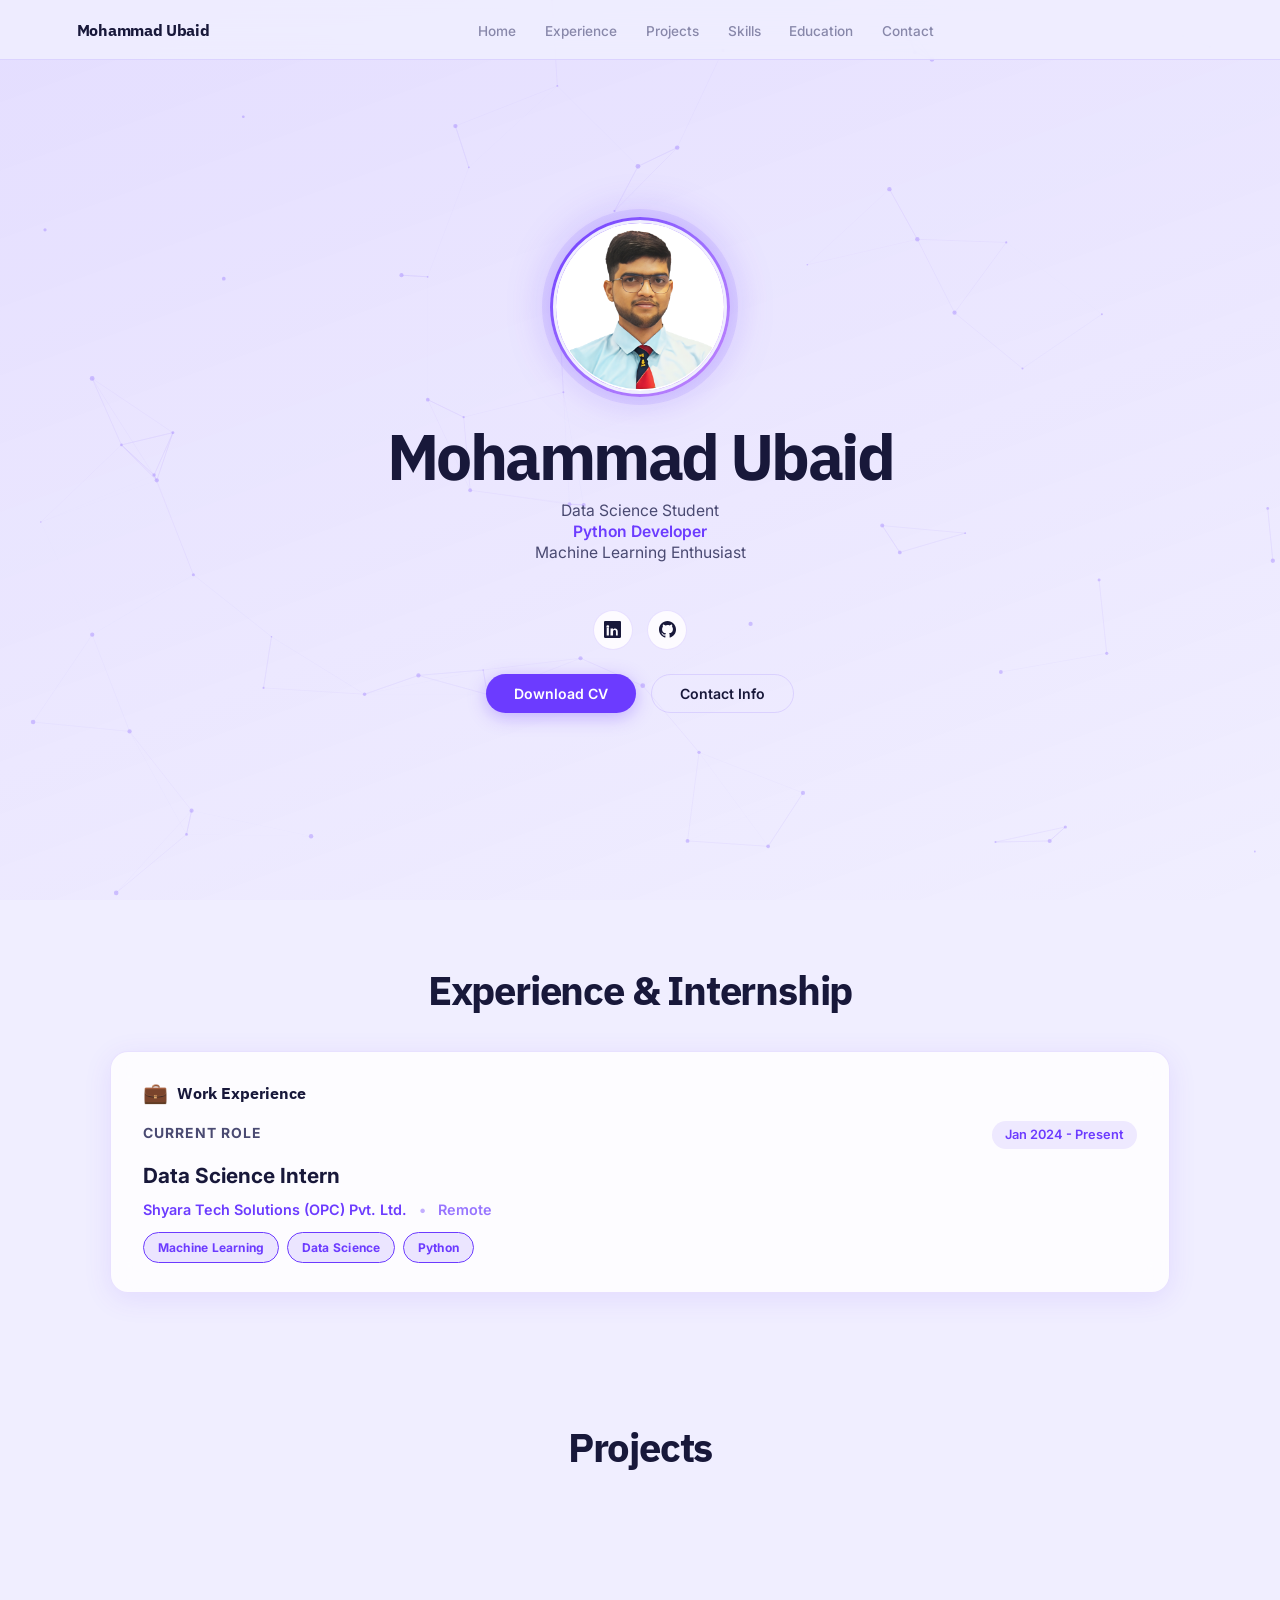
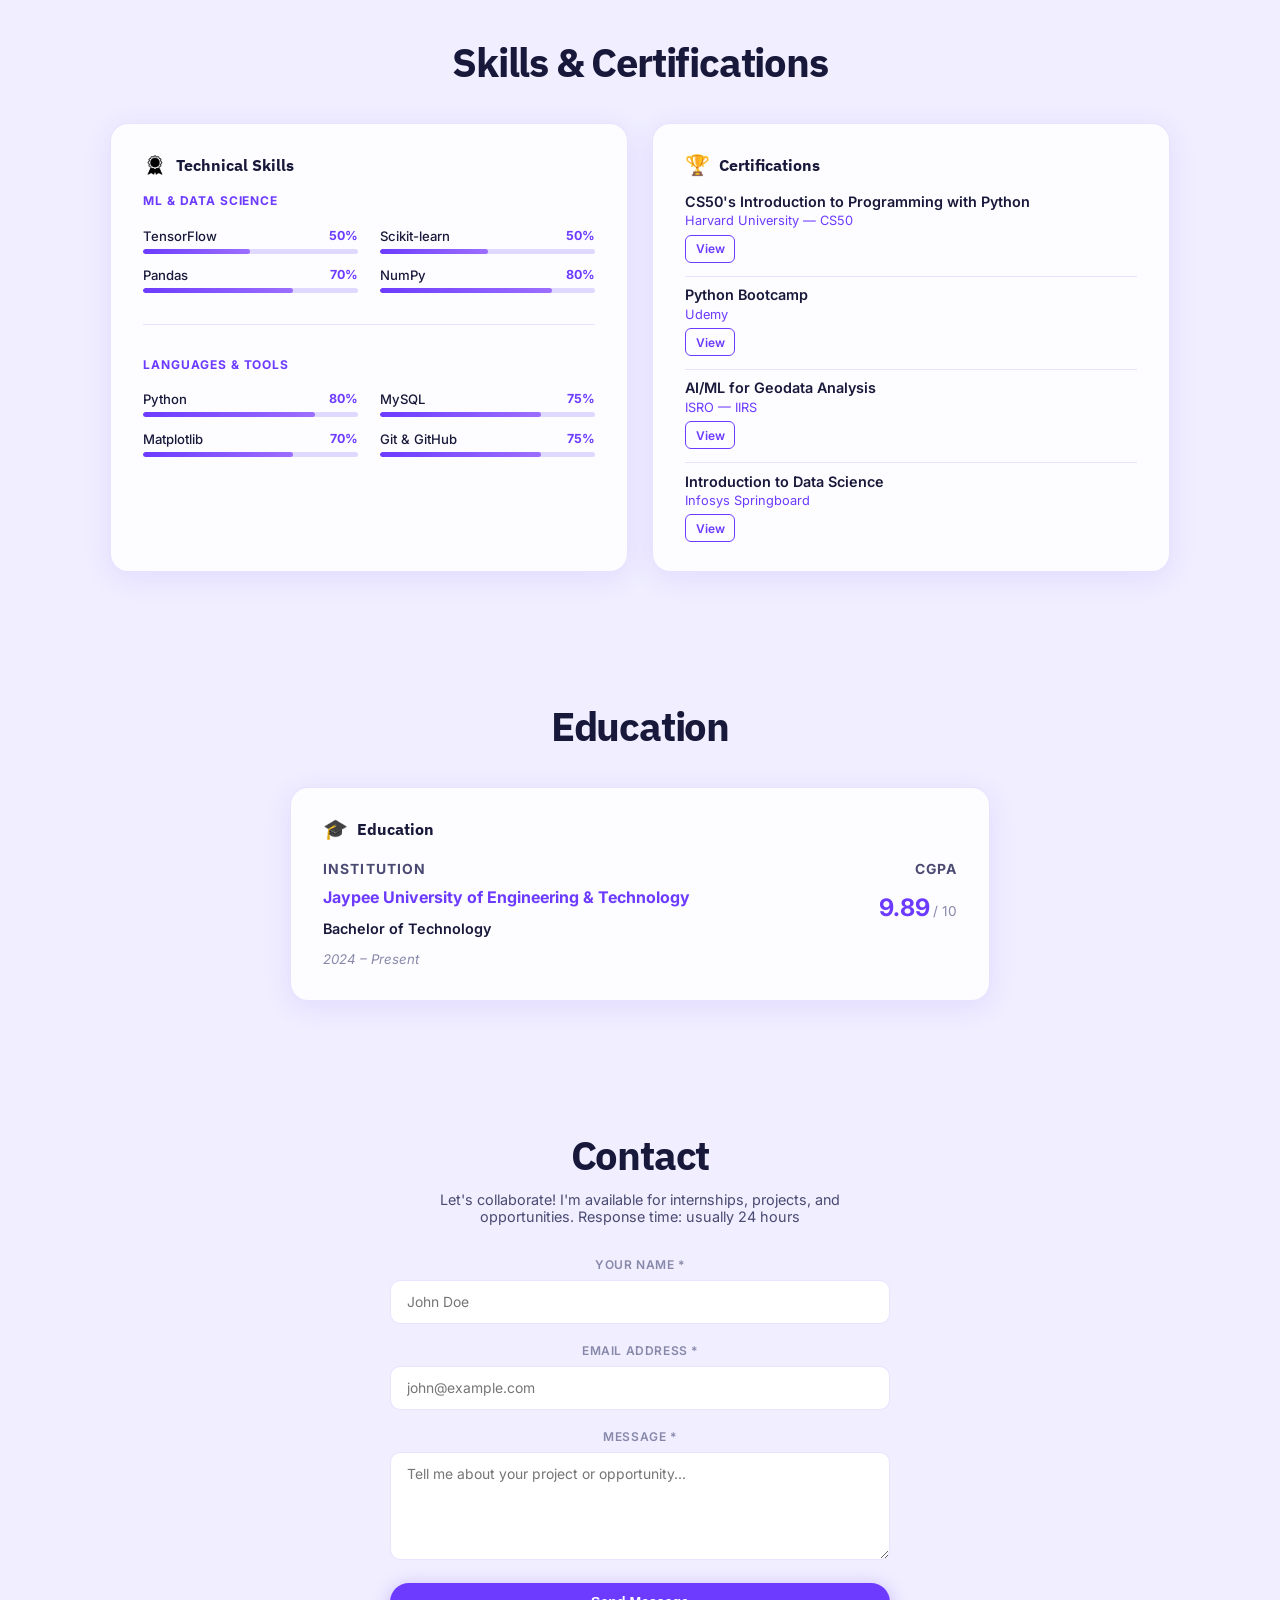
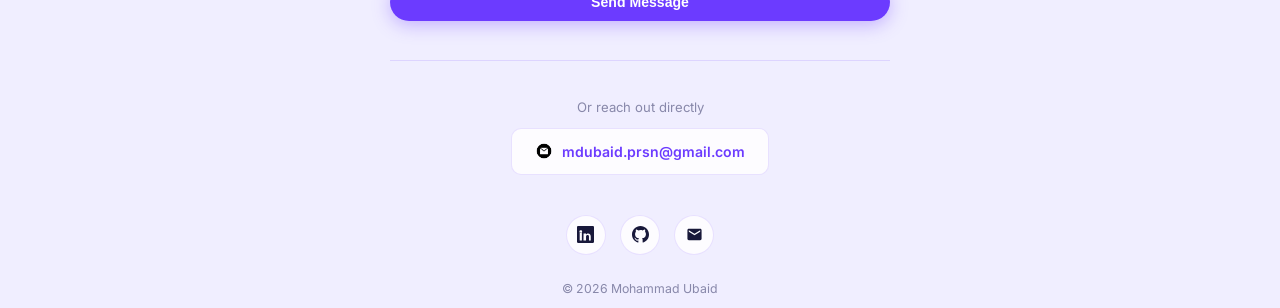
==== commit 3f3916bf: "changed file name" ====
--- a/index.html
+++ b/index.html
@@ -1,408 +1,984 @@
 <!DOCTYPE html>
 <html lang="en">
-
 <head>
-  <meta charset="UTF-8" />
-  <meta http-equiv="X-UA-Compatible" content="IE=edge" />
-  <meta name="viewport" content="width=device-width, initial-scale=1.0" />
-  <title>Mohammad Ubaid - Data Science Student | Python Developer | ML Engineer</title>
-  <meta name="description"
-    content="Data Science student specializing in Machine Learning and Python development. Building data-driven solutions with 4+ certifications from Harvard CS50, ISRO, and hands-on ML projects." />
-  <meta name="keywords"
-    content="Data Science, Machine Learning, Python Developer, ML Engineer, Portfolio, Mohammad Ubaid, AI, Data Analysis" />
-  <meta name="author" content="Mohammad Ubaid" />
-
-  <!-- Open Graph / Social Media Meta Tags -->
-  <meta property="og:type" content="website" />
-  <meta property="og:title" content="Mohammad Ubaid - Data Science Student | ML Engineer" />
-  <meta property="og:description"
-    content="Building data-driven solutions with Python and Machine Learning. View my projects and certifications." />
-  <meta property="og:url" content="https://ubaid-portfolio-iota.vercel.app" />
-  <meta property="og:image" content="https://ubaid-portfolio-iota.vercel.app/Assets/profile.png" />
-
-  <!-- Twitter Card Meta Tags -->
-  <meta name="twitter:card" content="summary_large_image" />
-  <meta name="twitter:title" content="Mohammad Ubaid - Data Science Student" />
-  <meta name="twitter:description" content="Building data-driven solutions with Python and Machine Learning" />
-  <meta name="twitter:image" content="https://ubaid-portfolio-iota.vercel.app/Assets/profile.png" />
-
-  <link rel="stylesheet" href="style.css" />
-  <link rel="stylesheet" href="mediaqueries.css" />
+<meta charset="UTF-8">
+<meta name="viewport" content="width=device-width, initial-scale=1.0">
+<meta name="description" content="Mohammad Ubaid - Data Science student and ML engineer. Building data-driven solutions with Python and Machine Learning. View portfolio, projects, and certifications from Harvard CS50 and ISRO.">
+<meta property="og:type" content="website">
+<meta property="og:title" content="Mohammad Ubaid — Data Science & ML Engineer">
+<meta property="og:description" content="Data Science student building intelligent solutions with Python, Machine Learning, and Data Engineering. 4+ certifications, multiple ML projects.">
+<meta property="og:url" content="https://ubaid-portfolio-iota.vercel.app">
+<meta property="og:image" content="https://ubaid-portfolio-iota.vercel.app/Assets/profile.png">
+<meta name="twitter:card" content="summary_large_image">
+<meta name="twitter:title" content="Mohammad Ubaid — Data Science & ML Engineer">
+<meta name="twitter:description" content="Building data-driven solutions with Python and Machine Learning">
+<meta name="twitter:image" content="https://ubaid-portfolio-iota.vercel.app/Assets/profile.png">
+<link rel="icon" href="data:image/svg+xml,<svg xmlns='http://www.w3.org/2000/svg' viewBox='0 0 100 100'><rect fill='%236c3bff' width='100' height='100'/><text x='50' y='65' font-size='60' font-weight='bold' fill='white' text-anchor='middle' font-family='Arial'>U</text></svg>">
+<title>Mohammad Ubaid — Data Science & ML Engineer</title>
+<link rel="preconnect" href="https://fonts.googleapis.com">
+<link href="https://fonts.googleapis.com/css2?family=Inter:wght@300;400;500;600;700;800&family=IBM+Plex+Sans:wght@400;500;600;700&display=swap" rel="stylesheet">
+<style>
+:root {
+  --bg:        #f0eeff;
+  --bg2:       #ffffff;
+  --surface:   rgba(255,255,255,0.82);
+  --border:    rgba(108,59,255,0.14);
+  --text:      #18183a;
+  --text2:     #4a4a72;
+  --text3:     #8888aa;
+  --accent:    #6c3bff;
+  --accent2:   #9d6fff;
+  --tag-bg:    rgba(108,59,255,0.10);
+  --bar-bg:    #e0d9ff;
+  --shadow:    0 6px 28px rgba(108,59,255,0.10);
+  --nav-bg:    rgba(240,238,255,0.88);
+}
+
+*,*::before,*::after{box-sizing:border-box;margin:0;padding:0}
+html{scroll-behavior:smooth}
+body{
+  font-family:'Inter',sans-serif;
+  background:var(--bg);color:var(--text);
+  transition:background .35s,color .35s;
+  overflow-x:hidden;
+}
+
+#cv{position:fixed;inset:0;z-index:0;pointer-events:none;opacity:.48}
+
+/* ── NAV ── */
+nav{
+  position:fixed;top:0;left:0;right:0;z-index:100;
+  display:flex;align-items:center;justify-content:space-between;
+  padding:0 6%;height:60px;
+  background:var(--nav-bg);backdrop-filter:blur(18px);
+  border-bottom:1px solid var(--border);transition:background .35s;
+}
+.nav-logo{
+  font-family:'IBM Plex Sans',sans-serif;font-weight:800;font-size:1rem;
+  color:var(--text);text-decoration:none;letter-spacing:-.02em;
+}
+.nav-links{display:flex;gap:1.8rem;list-style:none}
+.nav-links a{
+  font-size:.85rem;font-weight:500;color:var(--text3);
+  text-decoration:none;transition:color .2s;
+}
+.nav-links a:hover{color:var(--accent)}
+.nav-right{display:flex;align-items:center;gap:.75rem}
+
+.hbg{display:none;flex-direction:column;gap:5px;cursor:pointer;background:none;border:none;padding:4px}
+.hbg span{display:block;width:22px;height:2px;background:var(--text);border-radius:2px}
+
+.mob-menu{
+  display:none;flex-direction:column;gap:1rem;
+  position:fixed;top:60px;left:0;right:0;z-index:99;
+  background:var(--nav-bg);backdrop-filter:blur(18px);
+  border-bottom:1px solid var(--border);padding:1.5rem 6%;
+}
+.mob-menu.open{display:flex}
+.mob-menu a{font-size:.95rem;font-weight:500;color:var(--text2);text-decoration:none}
+.mob-menu a:hover{color:var(--accent)}
+
+@media(max-width:720px){.nav-links{display:none}.hbg{display:flex}}
+
+/* ── PAGE ── */
+.page{position:relative;z-index:1}
+
+/* ── HERO ── */
+.hero{
+  min-height:100vh;
+  display:flex;flex-direction:column;align-items:center;justify-content:center;
+  text-align:center;padding:110px 6% 80px;
+  position:relative;
+}
+.hero::before{
+  content:'';position:absolute;inset:0;
+  background:linear-gradient(160deg,rgba(108,59,255,.09) 0%,rgba(157,111,255,.05) 50%,transparent 100%);
+  pointer-events:none;
+}
+.hero>*{position:relative;z-index:1}
+
+.photo-ring{
+  width:180px;height:180px;border-radius:50%;
+  padding:3px;margin-bottom:1.6rem;
+  background:linear-gradient(135deg,var(--accent),var(--accent2),#c084fc);
+  box-shadow:0 0 0 8px rgba(108,59,255,.1),0 0 44px rgba(108,59,255,.28);
+  animation:glow 3s ease-in-out infinite;
+}
+@keyframes glow{
+  0%,100%{box-shadow:0 0 0 8px rgba(108,59,255,.10),0 0 44px rgba(108,59,255,.26)}
+  50%     {box-shadow:0 0 0 8px rgba(108,59,255,.18),0 0 70px rgba(108,59,255,.48)}
+}
+.photo-ring img{width:100%;height:100%;border-radius:50%;object-fit:cover;border:3px solid var(--bg);display:block}
+
+.hero-name{
+  font-family:'IBM Plex Sans',sans-serif;font-weight:800;
+  font-size:clamp(2.4rem,7vw,4rem);
+  letter-spacing:-.04em;color:var(--text);
+  margin-bottom:.7rem;line-height:1.05;
+}
+.hero-roles{display:flex;flex-direction:column;gap:2px;margin-bottom:1.5rem}
+.hero-roles span{font-size:clamp(.88rem,2vw,.98rem);font-weight:400;color:var(--text2)}
+.hero-roles .hl{color:var(--accent);font-weight:600}
+
+.hero-btns{display:flex;gap:.9rem;justify-content:center;flex-wrap:wrap;margin-bottom:0}
+
+.btn-pri{
+  background:var(--accent);color:#fff;border:none;border-radius:50px;
+  padding:11px 28px;font-size:.88rem;font-weight:600;
+  cursor:pointer;text-decoration:none;
+  box-shadow:0 4px 18px rgba(108,59,255,.35);
+  transition:transform .2s,box-shadow .2s;
+}
+.btn-pri:hover{transform:translateY(-2px);box-shadow:0 8px 28px rgba(108,59,255,.5)}
+
+.btn-sec{
+  background:transparent;color:var(--text);
+  border:1.5px solid var(--border);border-radius:50px;
+  padding:10px 28px;font-size:.88rem;font-weight:600;
+  cursor:pointer;text-decoration:none;
+  transition:border-color .2s,color .2s,transform .2s;
+}
+.btn-sec:hover{border-color:var(--accent);color:var(--accent);transform:translateY(-2px)}
+
+/* ── SECTIONS ── */
+section{position:relative;z-index:1;padding:64px 6%;scroll-margin-top:100px}
+.inner{max-width:1060px;margin:0 auto}
+.sec-label{
+  font-size:.7rem;font-weight:600;letter-spacing:.12em;
+  text-transform:uppercase;color:var(--accent);
+  margin-bottom:.4rem;text-align:center;
+}
+.sec-title{
+  font-family:'IBM Plex Sans',sans-serif;font-weight:800;
+  font-size:clamp(1.7rem,4vw,2.5rem);
+  color:var(--text);letter-spacing:-.03em;
+  text-align:center;margin-bottom:2.2rem;
+}
+
+/* glass card */
+.card{
+  background:var(--surface);border:1px solid var(--border);
+  border-radius:18px;backdrop-filter:blur(14px);
+  box-shadow:var(--shadow);transition:transform .3s,box-shadow .3s;
+}
+.card:hover{transform:translateY(-4px);box-shadow:0 16px 44px rgba(108,59,255,.18)}
+
+/* ── ABOUT + SKILLS side-by-side ── */
+#about{padding-top:0}
+.mid-row{
+  display:grid;grid-template-columns:1fr 1fr;gap:1.5rem;
+}
+@media(max-width:660px){.mid-row{grid-template-columns:1fr}}
+
+.about-card{padding:1.8rem 2rem}
+.c-hdr{display:flex;align-items:center;gap:.55rem;margin-bottom:1rem}
+.c-hdr .ico{font-size:1.25rem;object-fit:contain}
+.icon-sm{width:20px;height:20px;object-fit:contain}
+.icon-md{width:24px;height:24px;object-fit:contain}
+.c-hdr h3{font-family:'IBM Plex Sans',sans-serif;font-weight:700;font-size:1rem;color:var(--text)}
+.about-card p{font-size:.87rem;color:var(--text2);line-height:1.78;margin-bottom:.85rem}
+.about-card p:last-child{margin-bottom:0}
+.about-card p strong{color:var(--text);font-weight:600}
+
+.skills-card{padding:1.8rem 2rem}
+.sk-grid{display:grid;grid-template-columns:1fr 1fr;gap:.25rem 1.4rem}
+.sk-item{padding:.42rem 0}
+.sk-top{display:flex;justify-content:space-between;margin-bottom:5px}
+.sk-name{font-size:.82rem;font-weight:500;color:var(--text)}
+.sk-pct{font-size:.78rem;font-weight:700;color:var(--accent)}
+.bar{height:5px;border-radius:50px;background:var(--bar-bg);overflow:hidden}
+.bar-fill{
+  height:100%;border-radius:50px;width:0;
+  background:linear-gradient(90deg,var(--accent),var(--accent2));
+  transition:width 1.3s cubic-bezier(.4,0,.2,1);
+}
+
+/* ── CERTIFICATIONS ── */
+.cert-row{
+  display:flex;gap:1.2rem;overflow-x:auto;scroll-snap-type:x mandatory;
+  padding-bottom:.75rem;scrollbar-width:none;
+}
+.cert-row::-webkit-scrollbar{display:none}
+.cert-card{
+  min-width:195px;max-width:215px;flex-shrink:0;scroll-snap-align:start;
+  background:var(--surface);border:1px solid var(--border);
+  border-radius:18px;backdrop-filter:blur(14px);
+  box-shadow:var(--shadow);padding:1.6rem 1.2rem;
+  text-align:center;transition:transform .3s,box-shadow .3s;
+}
+.cert-card:hover{transform:translateY(-4px);box-shadow:0 14px 40px rgba(108,59,255,.2)}
+.cert-ico{width:2rem;height:2rem;margin-bottom:.75rem;display:block;object-fit:contain;margin-left:auto;margin-right:auto}
+.cert-name{
+  font-family:'IBM Plex Sans',sans-serif;font-weight:700;font-size:.86rem;
+  color:var(--text);line-height:1.4;margin-bottom:.35rem;
+}
+.cert-issuer{font-size:.77rem;color:var(--text3);margin-bottom:1rem}
+.cert-btn{
+  display:inline-block;background:var(--accent);color:#fff;
+  border-radius:50px;padding:7px 18px;font-size:.77rem;font-weight:600;
+  text-decoration:none;transition:opacity .2s,transform .2s;
+}
+.cert-btn:hover{opacity:.85;transform:translateY(-1px)}
+
+.carr-nav{display:flex;justify-content:center;gap:.7rem;margin-top:1.4rem}
+.carr-btn{
+  width:36px;height:36px;border-radius:50%;cursor:pointer;
+  background:var(--surface);border:1px solid var(--border);
+  color:var(--text);font-size:.9rem;
+  display:flex;align-items:center;justify-content:center;
+  transition:background .2s,transform .2s;
+}
+.carr-btn:hover{background:var(--accent);color:#fff;transform:scale(1.05)}
+
+/* ── PROJECTS ── */
+.proj-grid{
+  display:grid;grid-template-columns:repeat(3,1fr);gap:1.4rem;
+}
+@media(max-width:840px){.proj-grid{grid-template-columns:1fr 1fr}}
+@media(max-width:520px){.proj-grid{grid-template-columns:1fr}}
+
+.proj-card{
+  border-radius:18px;overflow:hidden;display:flex;flex-direction:column;
+  background:var(--surface);border:1px solid var(--border);
+  backdrop-filter:blur(14px);box-shadow:var(--shadow);
+  transition:transform .3s,box-shadow .3s;
+}
+.proj-card:hover{transform:translateY(-5px);box-shadow:0 18px 52px rgba(108,59,255,.22)}
+
+.proj-thumb{
+  height:150px;position:relative;overflow:hidden;
+  display:flex;align-items:center;justify-content:center;
+}
+.proj-thumb::after{
+  content:'';position:absolute;inset:0;
+  background:linear-gradient(to bottom,transparent 30%,rgba(0,0,0,.4));
+}
+.proj-thumb-emoji{font-size:2.8rem;position:relative;z-index:0}
+.proj-thumb-label{
+  position:absolute;bottom:10px;left:13px;right:13px;
+  font-family:'IBM Plex Sans',sans-serif;font-weight:700;font-size:.8rem;
+  color:#fff;z-index:1;line-height:1.35;
+}
+
+.proj-body{padding:1.25rem;flex:1;display:flex;flex-direction:column}
+.proj-title{font-family:'IBM Plex Sans',sans-serif;font-weight:700;font-size:.93rem;color:var(--text);margin-bottom:.48rem}
+.proj-desc{font-size:.82rem;color:var(--text2);line-height:1.65;flex:1;margin-bottom:.8rem;opacity:0;max-height:0;overflow:hidden;transition:opacity .3s,max-height .3s}
+.proj-card:hover .proj-desc{opacity:1;max-height:200px}
+.proj-desc strong{color:var(--text)}
+.tags{display:flex;flex-wrap:wrap;gap:.32rem;margin-bottom:.85rem}
+.tag{
+  background:var(--tag-bg);color:var(--accent);
+  border-radius:50px;padding:3px 10px;font-size:.7rem;font-weight:600;
+}
+.proj-btns{display:flex;gap:.65rem}
+.plink{
+  flex:1;text-align:center;padding:7px 4px;border-radius:10px;
+  font-size:.78rem;font-weight:600;text-decoration:none;
+  border:1.5px solid var(--border);color:var(--text);
+  transition:border-color .2s,color .2s;
+}
+.plink:hover{border-color:var(--accent);color:var(--accent)}
+.plink.solid{background:var(--accent);color:#fff;border-color:var(--accent)}
+.plink.solid:hover{opacity:.88}
+
+/* ── CONTACT ── */
+#contact{text-align:center}
+.contact-sub{
+  font-size:.9rem;color:var(--text2);
+  margin:-1.6rem auto 2rem;max-width:400px;
+}
+.contact-box{
+  max-width:440px;margin:0 auto;
+  background:var(--surface);border:1px solid var(--border);
+  border-radius:20px;backdrop-filter:blur(14px);
+  box-shadow:var(--shadow);padding:1.8rem;
+  display:flex;flex-direction:column;gap:.8rem;
+}
+.citem{
+  display:flex;align-items:center;justify-content:space-between;
+  padding:.85rem 1.1rem;border-radius:12px;
+  border:1px solid var(--border);background:var(--bg);
+  text-decoration:none;color:var(--text);
+  font-size:.87rem;font-weight:500;
+  transition:border-color .2s,transform .2s;
+}
+.citem:hover{border-color:var(--accent);transform:translateX(4px)}
+.citem-l{display:flex;align-items:center;gap:.6rem}
+.carrow{color:var(--accent);font-weight:700}
+
+.soc-strip{display:flex;gap:.9rem;justify-content:center;margin-top:1.8rem}
+.soc{
+  width:40px;height:40px;border-radius:50%;
+  background:var(--surface);border:1px solid var(--border);
+  display:flex;align-items:center;justify-content:center;
+  text-decoration:none;transition:background .2s,transform .2s;
+}
+.soc:hover{background:var(--accent);transform:translateY(-3px)}
+.soc svg{fill:var(--text);transition:fill .2s}
+.soc:hover svg{fill:#fff}
+.copyright{text-align:center;font-size:.77rem;color:var(--text3);margin-top:1.6rem}
+
+.exp-item{line-height:1.8}
+.exp-item h4{font-family:'IBM Plex Sans',sans-serif}
+
+.perf-bar{height:6px;background:var(--bar-bg);border-radius:50px;overflow:hidden}
+.perf-fill{height:100%;background:linear-gradient(90deg,var(--accent),var(--accent2));border-radius:50px}
+
+.edu-badge{display:inline-block;background:var(--tag-bg);color:var(--accent);padding:.4rem .8rem;border-radius:50px;font-size:.7rem;font-weight:600}
+
+/* ── EDUCATION EXPANDABLE ── */
+.edu-card{position:relative;overflow:hidden;cursor:pointer}
+.edu-highlight{display:flex;justify-content:space-between;align-items:flex-start;gap:1.2rem}
+.edu-expand{
+  max-height:0;overflow:hidden;opacity:0;
+  transition:max-height .35s ease,opacity .35s ease;
+}
+.edu-card:hover .edu-expand{
+  max-height:200px;opacity:1;
+}
+
+/* ── EXPERIENCE EXPANDABLE ── */
+.exp-card{position:relative;overflow:hidden;cursor:pointer}
+.exp-highlight{display:block}
+.exp-expand{
+  max-height:0;overflow:hidden;opacity:0;
+  transition:max-height .35s ease,opacity .35s ease;
+}
+.exp-card:hover .exp-expand{
+  max-height:350px;opacity:1;
+}
+.exp-tag{
+  display:inline-block;background:rgba(108,59,255,.12);color:var(--accent);
+  padding:.45rem .85rem;border-radius:50px;font-size:.75rem;font-weight:700;
+  border:1px solid var(--accent);letter-spacing:.02em;
+}
+.tech-tag{
+  display:inline-block;background:var(--tag-bg);color:var(--accent);
+  padding:.35rem .7rem;border-radius:6px;font-size:.7rem;font-weight:600;
+  border:1px solid rgba(108,59,255,.15);
+}
+
+/* ── REVEAL ── */
+.rv{opacity:0;transform:translateY(22px);transition:opacity .65s ease,transform .65s ease}
+.rv.on{opacity:1;transform:none}
+
+/* ── REUSABLE UTILITY STYLES ── */
+.form-label{display:block;font-size:.75rem;font-weight:600;color:var(--text3);margin-bottom:.5rem;letter-spacing:.05em;text-transform:uppercase}
+.form-input{width:100%;padding:13px 16px;border:1px solid var(--border);border-radius:10px;font-family:inherit;font-size:.87rem;background:var(--bg2);color:var(--text);transition:border-color .2s}
+.form-err{font-size:.75rem;color:#e74c3c;margin-top:.3rem}
+.border-divider{border-top:1px solid var(--border)}
+.section-label{font-size:.75rem;font-weight:700;color:var(--accent);letter-spacing:.08em;text-transform:uppercase}
+.exp-meta{background:rgba(108,59,255,.1);color:var(--accent);font-size:.8rem;font-weight:600;padding:.4rem .8rem;border-radius:50px;display:flex;align-items:center;gap:.4rem}
+.contact-email-link{display:inline-flex;align-items:center;gap:.6rem;padding:.85rem 1.4rem;background:var(--surface);border:1.5px solid var(--border);border-radius:10px;text-decoration:none;color:var(--accent);font-weight:600;font-size:.88rem;transition:all .2s}
+</style>
 </head>
-
 <body>
-  <nav id="desktop-nav">
-    <div class="logo">Mohammad Ubaid</div>
-    <style>
-      .logo {
-        font-family: 'Orbitron', sans-serif;
-        font-weight: 700;
-      }
-    </style>
-    <div>
-      <ul class="nav-links">
-        <li><a href="#about">About</a></li>
-        <li><a href="#experience">Experience</a></li>
-        <li><a href="#certifications">Certifications</a></li>
-        <li><a href="#projects">Projects</a></li>
-        <li><a href="#contact">Contact</a></li>
-      </ul>
+<canvas id="cv"></canvas>
+
+<!-- ════════════════════════════════════════════════════════════════ -->
+<!-- NAVIGATION -->
+<!-- ════════════════════════════════════════════════════════════════ -->
+<nav>
+  <a href="#hero" class="nav-logo">Mohammad Ubaid</a>
+  <ul class="nav-links">
+    <li><a href="#hero">Home</a></li>
+    <li><a href="#experience">Experience</a></li>
+    <li><a href="#projects">Projects</a></li>
+    <li><a href="#skills-certs">Skills</a></li>
+    <li><a href="#education">Education</a></li>
+    <li><a href="#contact">Contact</a></li>
+  </ul>
+  <div class="nav-right">
+    <button class="hbg" id="hbg" aria-label="Menu">
+      <span></span><span></span><span></span>
+    </button>
+  </div>
+</nav>
+
+<div class="mob-menu" id="mob">
+  <a href="#hero"           onclick="cm()">Home</a>
+  <a href="#experience"     onclick="cm()">Experience</a>
+  <a href="#projects"       onclick="cm()">Projects</a>
+  <a href="#skills-certs"   onclick="cm()">Skills</a>
+  <a href="#education"      onclick="cm()">Education</a>
+  <a href="#contact"        onclick="cm()">Contact</a>
+</div>
+
+<div class="page">
+
+<!-- ════════════════════════════════════════════════════════════════ -->
+<!-- HERO SECTION -->
+<!-- ════════════════════════════════════════════════════════════════ -->
+<section class="hero" id="hero">
+  <div class="photo-ring">
+    <img id="heroImage" src="Assets/profile.png" alt="Mohammad Ubaid" loading="lazy">
+  </div>
+  <h1 class="hero-name" id="heroName">Mohammad Ubaid</h1>
+  <div class="hero-roles" id="heroRoles">
+    <!-- Dynamically populated from content.json -->
+  </div>
+  <div style="display:flex;gap:.9rem;justify-content:center;margin:1.5rem 0;flex-wrap:wrap">
+    <a href="https://www.linkedin.com/in/md-ubaid" target="_blank" class="soc" aria-label="LinkedIn">
+      <svg width="17" height="17" viewBox="0 0 24 24"><path d="M20.447 20.452h-3.554v-5.569c0-1.328-.475-2.236-1.986-2.236-1.081 0-1.722.731-2.004 1.438-.103.249-.128.597-.128.946v5.421h-3.554s.05-8.789 0-9.704h3.554v1.374c.43-.664 1.198-1.609 2.915-1.609 2.128 0 3.723 1.391 3.723 4.382v5.557zM5.337 9.433c-1.144 0-1.915-.755-1.915-1.7 0-.955.771-1.7 1.915-1.7 1.144 0 1.914.745 1.914 1.7 0 .945-.77 1.7-1.914 1.7zm1.538 11.019H3.798V8.748h3.077v11.704zM22.225 0H1.771C.792 0 0 .774 0 1.729v20.542C0 23.227.792 24 1.771 24h20.451C23.2 24 24 23.227 24 22.271V1.729C24 .774 23.2 0 22.225 0z"/></svg>
+    </a>
+    <a href="https://github.com/Md-Ubaid" target="_blank" class="soc" aria-label="GitHub">
+      <svg width="17" height="17" viewBox="0 0 24 24"><path d="M12 0C5.374 0 0 5.373 0 12c0 5.302 3.438 9.8 8.207 11.387.599.111.793-.261.793-.577v-2.234c-3.338.726-4.033-1.416-4.033-1.416-.546-1.387-1.333-1.756-1.333-1.756-1.089-.745.083-.729.083-.729 1.205.084 1.839 1.237 1.839 1.237 1.07 1.834 2.807 1.304 3.492.997.107-.775.418-1.305.762-1.604-2.665-.305-5.467-1.334-5.467-5.931 0-1.311.469-2.381 1.236-3.221-.124-.303-.535-1.524.117-3.176 0 0 1.008-.322 3.301 1.23A11.509 11.509 0 0112 5.803c1.02.005 2.047.138 3.006.404 2.291-1.552 3.297-1.23 3.297-1.23.653 1.653.242 2.874.118 3.176.77.84 1.235 1.911 1.235 3.221 0 4.609-2.807 5.624-5.479 5.921.43.372.823 1.102.823 2.222v3.293c0 .319.192.694.801.576C20.566 21.797 24 17.3 24 12c0-6.627-5.373-12-12-12z"/></svg>
+    </a>
+  </div>
+  <div class="hero-btns" id="heroButtons">
+    <!-- Dynamically populated from content.json -->
+  </div>
+</section>
+
+
+<!-- ════════════════════════════════════════════════════════════════ -->
+<!-- EXPERIENCE & INTERNSHIP -->
+<!-- ════════════════════════════════════════════════════════════════ -->
+<section id="experience">
+  <div class="inner">
+    <h2 class="sec-title rv">Experience & Internship</h2>
+    <div style="display:grid;gap:1.5rem" id="experienceContainer">
+      <!-- Dynamically populated from content.json -->
     </div>
-  </nav>
-  <nav id="hamburger-nav">
-    <div class="logo">Mohammad Ubaid</div>
-    <div class="hamburger-menu">
-      <div class="hamburger-icon" onclick="toggleMenu()">
-        <span></span>
-        <span></span>
-        <span></span>
+  </div>
+</section>
+
+
+<!-- PROJECTS -->
+<section id="projects">
+  <div class="inner">
+    <h2 class="sec-title rv">Projects</h2>
+    <div class="proj-grid" id="projectsContainer">
+      <!-- Dynamically populated from content.json -->
+    </div>
+  </div>
+</section>
+
+<!-- ════════════════════════════════════════════════════════════════ -->
+<!-- SKILLS & CERTIFICATIONS -->
+<!-- ════════════════════════════════════════════════════════════════ -->
+<section id="skills-certs">
+  <div class="inner">
+    <h2 class="sec-title rv">Skills & Certifications</h2>
+    <div class="mid-row">
+
+      <div class="card skills-card rv" id="skillsContainer">
+        <!-- Dynamically populated from content.json -->
       </div>
-      <div class="menu-links">
-        <li><a href="#about" onclick="toggleMenu()">About</a></li>
-        <li><a href="#experience" onclick="toggleMenu()">Experience</a></li>
-        <li><a href="#certifications" onclick="toggleMenu()">Certifications</a></li>
-        <li><a href="#projects" onclick="toggleMenu()">Projects</a></li>
-        <li><a href="#contact" onclick="toggleMenu()">Contact</a></li>
+
+      <div class="card rv" style="background:var(--surface);border:1px solid var(--border);border-radius:18px;backdrop-filter:blur(14px);box-shadow:var(--shadow);padding:1.8rem 2rem" id="certificationsContainer">
+        <!-- Dynamically populated from content.json -->
+      </div>
+
+    </div>
+  </div>
+</section>
+
+<!-- ════════════════════════════════════════════════════════════════ -->
+<!-- EDUCATION -->
+<!-- ════════════════════════════════════════════════════════════════ -->
+<section id="education">
+  <div class="inner">
+    <h2 class="sec-title rv">Education</h2>
+    <div style="max-width:700px;margin:0 auto" id="educationContainer">
+      <!-- Dynamically populated from content.json -->
+    </div>
+  </div>
+</section>
+
+
+
+<!-- ════════════════════════════════════════════════════════════════ -->
+<!-- CONTACT -->
+<!-- ════════════════════════════════════════════════════════════════ -->
+<section id="contact" style="padding-bottom:12px">
+  <div class="inner">
+    <h2 class="sec-title rv">Contact</h2>
+    <p class="contact-sub rv" id="contactMessage">Let's collaborate! I'm available for internships, projects, and opportunities. Response time: usually 24 hours</p>
+
+    <div style="max-width:500px;margin:0 auto">
+      <form id="cform" style="display:flex;flex-direction:column;gap:1.2rem" class="rv">
+        <div>
+          <label for="fname" class="form-label">Your Name *</label>
+          <input id="fname" name="name" type="text" placeholder="John Doe" required aria-label="Your Name" class="form-input" aria-describedby="fname-err">
+          <span id="fname-err" class="form-err" style="display:none">Please enter your name</span>
+        </div>
+
+        <div>
+          <label for="femail" class="form-label">Email Address *</label>
+          <input id="femail" name="email" type="email" placeholder="john@example.com" required aria-label="Email Address" class="form-input" aria-describedby="femail-err">
+          <span id="femail-err" class="form-err" style="display:none">Please enter a valid email</span>
+        </div>
+
+        <div>
+          <label for="fmsg" class="form-label">Message *</label>
+          <textarea id="fmsg" name="message" placeholder="Tell me about your project or opportunity..." rows="5" required aria-label="Your Message" class="form-input" style="resize:vertical" aria-describedby="fmsg-err"></textarea>
+          <span id="fmsg-err" class="form-err" style="display:none">Please enter your message</span>
+        </div>
+
+        <button type="submit" id="csubmit" style="background:var(--accent);color:white;border:none;padding:11px 28px;border-radius:50px;font-size:.88rem;font-weight:600;cursor:pointer;transition:transform .2s,box-shadow .2s;box-shadow:0 4px 18px rgba(108,59,255,.35)" aria-busy="false">Send Message</button>
+        <p id="cmsg" style="text-align:center;font-size:.82rem;color:var(--accent);display:none;margin:0"></p>
+      </form>
+
+      <div style="margin-top:2.4rem;padding-top:2.4rem;text-align:center" class="border-divider rv">
+        <p style="font-size:.82rem;color:var(--text3);margin-bottom:.8rem">Or reach out directly</p>
+        <a id="contactEmailLink" href="mailto:mdubaid.prsn@gmail.com" class="contact-email-link" onmouseover="this.style.borderColor='var(--accent)';this.style.boxShadow='0 4px 16px rgba(108,59,255,.2)'" onmouseout="this.style.borderColor='var(--border)';this.style.boxShadow='none'">
+          <img src="Assets/email.png" alt="Email" loading="lazy" style="width:18px;height:18px;object-fit:contain">
+          <span id="contactEmailText">mdubaid.prsn@gmail.com</span>
+        </a>
       </div>
     </div>
-  </nav>
-  <section id="profile">
-    <div class="section__pic-container">
-      <img src="./Assets/profile.png" alt="Mohammad Ubaid profile picture" />
+
+    <div class="soc-strip rv" style="margin-top:2.5rem">
+      <a href="https://www.linkedin.com/in/md-ubaid" target="_blank" class="soc" aria-label="LinkedIn">
+        <svg width="17" height="17" viewBox="0 0 24 24"><path d="M20.447 20.452h-3.554v-5.569c0-1.328-.475-2.236-1.986-2.236-1.081 0-1.722.731-2.004 1.438-.103.249-.128.597-.128.946v5.421h-3.554s.05-8.789 0-9.704h3.554v1.374c.43-.664 1.198-1.609 2.915-1.609 2.128 0 3.723 1.391 3.723 4.382v5.557zM5.337 9.433c-1.144 0-1.915-.755-1.915-1.7 0-.955.771-1.7 1.915-1.7 1.144 0 1.914.745 1.914 1.7 0 .945-.77 1.7-1.914 1.7zm1.538 11.019H3.798V8.748h3.077v11.704zM22.225 0H1.771C.792 0 0 .774 0 1.729v20.542C0 23.227.792 24 1.771 24h20.451C23.2 24 24 23.227 24 22.271V1.729C24 .774 23.2 0 22.225 0z"/></svg>
+      </a>
+      <a href="https://github.com/Md-Ubaid" target="_blank" class="soc" aria-label="GitHub">
+        <svg width="17" height="17" viewBox="0 0 24 24"><path d="M12 0C5.374 0 0 5.373 0 12c0 5.302 3.438 9.8 8.207 11.387.599.111.793-.261.793-.577v-2.234c-3.338.726-4.033-1.416-4.033-1.416-.546-1.387-1.333-1.756-1.333-1.756-1.089-.745.083-.729.083-.729 1.205.084 1.839 1.237 1.839 1.237 1.07 1.834 2.807 1.304 3.492.997.107-.775.418-1.305.762-1.604-2.665-.305-5.467-1.334-5.467-5.931 0-1.311.469-2.381 1.236-3.221-.124-.303-.535-1.524.117-3.176 0 0 1.008-.322 3.301 1.23A11.509 11.509 0 0112 5.803c1.02.005 2.047.138 3.006.404 2.291-1.552 3.297-1.23 3.297-1.23.653 1.653.242 2.874.118 3.176.77.84 1.235 1.911 1.235 3.221 0 4.609-2.807 5.624-5.479 5.921.43.372.823 1.102.823 2.222v3.293c0 .319.192.694.801.576C20.566 21.797 24 17.3 24 12c0-6.627-5.373-12-12-12z"/></svg>
+      </a>
+      <a id="footerEmailLink" href="mailto:mdubaid.prsn@gmail.com" class="soc" aria-label="Email">
+        <svg width="17" height="17" viewBox="0 0 24 24"><path d="M20 4H4c-1.1 0-2 .9-2 2v12c0 1.1.9 2 2 2h16c1.1 0 2-.9 2-2V6c0-1.1-.9-2-2-2zm0 4l-8 5-8-5V6l8 5 8-5v2z"/></path></svg>
+      </a>
     </div>
-    <div class="section__text">
-      <p class="section__text__p1">👋Hello, I'm</p>
-      <h1 class="title">Mohammad Ubaid</h1>
-      <p class="section__text__p2">Data Science Student | Python Developer | ML Engineer</p>
-      <p class="section__text__p3">Building data-driven solutions with Python and Machine Learning</p>
-      <div class="btn-container">
-        <button class="btn btn-color-2" onclick="window.open('./Assets/resume.pdf')">
-          Download CV
-        </button>
-        <button class="btn btn-color-1" onclick="location.href='./#contact'">
-          Contact Info
-        </button>
-      </div>
-      <div id="socials-container">
-        <img src="./Assets/linkedin.png" alt="My LinkedIn profile" class="icon"
-          onclick="location.href='https://www.linkedin.com/in/md-ubaid'" />
-        <img src="./Assets/github.png" alt="My Github profile" class="icon"
-          onclick="location.href='https://github.com/Md-Ubaid'" />
-      </div>
-    </div>
-  </section>
-  <section id="about">
-    <p class="section__text__p1">Get To Know More</p>
-    <h1 class="title">About Me</h1>
-    <div class="section-container">
-      <div class="about-details-container">
-        <div class="about-unified-card">
-          <div class="about-header">
-            <div class="about-header-item">
-              <img src="./Assets/education.png" alt="Education icon" class="icon" />
-              <div>
-                <h3>Education</h3>
-                <p>B.Tech in Computer Science<br />(Data Science Specialization)</p>
+
+    <p class="copyright">© 2026 Mohammad Ubaid</p>
+  </div>
+</section>
+
+</div><!-- /page -->
+
+
+<!-- ════════════════════════════════════════════════════════════════ -->
+<!-- JAVASCRIPT -->
+<!-- ════════════════════════════════════════════════════════════════ -->
+<script>
+/* ════════════════════════════════════════════════════════════════ */
+/* CONSTELLATION ANIMATION - Interactive Background */
+/* ════════════════════════════════════════════════════════════════ */
+(()=>{
+  const c=document.getElementById('cv'),x=c.getContext('2d');
+  let W,H,pts=[];
+  const N=72,D=135,MD=150;
+  const resize=()=>{W=c.width=innerWidth;H=c.height=innerHeight};
+  const rgb='108,59,255';
+  const init=()=>{
+    pts=Array.from({length:N},()=>({
+      x:Math.random()*W,y:Math.random()*H,
+      vx:(Math.random()-.5)*.38,vy:(Math.random()-.5)*.38,
+      r:Math.random()*1.7+.7
+    }));
+  };
+  let mx=-999,my=-999;
+  addEventListener('mousemove',e=>{mx=e.clientX;my=e.clientY});
+  addEventListener('touchmove',e=>{mx=e.touches[0].clientX;my=e.touches[0].clientY},{passive:true});
+  const draw=()=>{
+    x.clearRect(0,0,W,H);
+    pts.forEach(p=>{
+      p.x+=p.vx;p.y+=p.vy;
+      if(p.x<0||p.x>W)p.vx*=-1;
+      if(p.y<0||p.y>H)p.vy*=-1;
+    });
+    for(let i=0;i<pts.length;i++){
+      for(let j=i+1;j<pts.length;j++){
+        const d=Math.hypot(pts[i].x-pts[j].x,pts[i].y-pts[j].y);
+        if(d<D){
+          x.beginPath();
+          x.strokeStyle=`rgba(${rgb},${(1-d/D)*.4})`;
+          x.lineWidth=.65;
+          x.moveTo(pts[i].x,pts[i].y);
+          x.lineTo(pts[j].x,pts[j].y);
+          x.stroke();
+        }
+      }
+      const md=Math.hypot(pts[i].x-mx,pts[i].y-my);
+      if(md<MD){
+        x.beginPath();
+        x.strokeStyle=`rgba(${rgb},${(1-md/MD)*.62})`;
+        x.lineWidth=1;
+        x.moveTo(pts[i].x,pts[i].y);
+        x.lineTo(mx,my);
+        x.stroke();
+      }
+    }
+    pts.forEach(p=>{
+      x.beginPath();x.arc(p.x,p.y,p.r,0,Math.PI*2);
+      x.fillStyle=`rgba(${rgb},.52)`;x.fill();
+    });
+    requestAnimationFrame(draw);
+  };
+  addEventListener('resize',()=>{resize();init()});
+  resize();init();draw();
+})();
+
+/* ════════════════════════════════════════════════════════════════ */
+/* LOAD CONTENT FROM JSON & RENDER DYNAMICALLY */
+/* ════════════════════════════════════════════════════════════════ */
+fetch('content.json')
+  .then(res => res.json())
+  .then(data => {
+    // Render Hero Section
+    if (data.hero) {
+      document.getElementById('heroName').textContent = data.hero.name;
+      document.getElementById('heroImage').src = data.hero.profileImage;
+      const rolesHtml = data.hero.roles.map((role, i) => `<span${i === 1 ? ' class="hl"' : ''}>${role}</span>`).join('');
+      document.getElementById('heroRoles').innerHTML = rolesHtml;
+
+      let buttonsHtml = '';
+      data.hero.buttons.forEach(btn => {
+        const downloadAttr = btn.download ? 'download' : '';
+        const btnClass = btn.type === 'primary' ? 'btn-pri' : 'btn-sec';
+        buttonsHtml += `<a href="${btn.href}" class="${btnClass}" ${downloadAttr}>${btn.text}</a>`;
+      });
+      document.getElementById('heroButtons').innerHTML = buttonsHtml;
+    }
+
+    // Render Contact Section
+    if (data.contact) {
+      document.getElementById('contactMessage').textContent = data.contact.message;
+      const emailLink = document.getElementById('contactEmailLink');
+      emailLink.href = `mailto:${data.contact.email}`;
+      document.getElementById('contactEmailText').textContent = data.contact.email;
+      document.getElementById('footerEmailLink').href = `mailto:${data.contact.email}`;
+    }
+
+    // Render Experience
+    const expContainer = document.getElementById('experienceContainer');
+    if (data.experience) {
+      data.experience.forEach(exp => {
+        const responsibilitiesHtml = exp.responsibilities.map(r => `<li style="margin-bottom:.5rem">${r}</li>`).join('');
+        const techStackHtml = exp.techStack.map(t => `<span style="font-size:.8rem;color:var(--text2)">${t}</span>`).join('');
+
+        const html = `
+          <div class="card about-card exp-card rv">
+            <div class="c-hdr">
+              <span class="ico">💼</span>
+              <h3>Work Experience</h3>
+            </div>
+            <div class="exp-highlight">
+              <div style="display:flex;justify-content:space-between;align-items:flex-start;width:100%;margin-bottom:.8rem">
+                <p class="section-label" style="margin:0">${exp.badge}</p>
+                <div class="exp-meta">${exp.dateRange}</div>
               </div>
-            </div>
-            <div class="about-header-item">
-              <img src="./Assets/cert-icon.png" alt="Certifications icon" class="icon" />
-              <div>
-                <h3>Certifications</h3>
-                <p>4+ Professional<br />Certifications Completed</p>
+              <h4 style="color:var(--text);font-size:1.3rem;font-weight:700;margin:0 0 .5rem 0;line-height:1.3">${exp.title}</h4>
+              <p style="color:var(--accent);font-size:.9rem;font-weight:600;margin:0 0 .6rem 0">
+                ${exp.company}
+                <span style="margin:0 .5rem;opacity:.4">•</span>
+                <span style="opacity:.7">${exp.location}</span>
+              </p>
+              <div style="display:flex;gap:.5rem;flex-wrap:wrap">
+                ${exp.tags.map(t => `<span class="exp-tag">${t}</span>`).join('')}
               </div>
             </div>
+            <div class="exp-expand">
+              <div style="padding-top:.8rem" class="border-divider">
+                <p class="section-label" style="margin-bottom:.6rem">Key Responsibilities</p>
+                <ul style="margin:0;padding-left:1.2rem;line-height:1.8;color:var(--text2);font-size:.87rem">
+                  ${responsibilitiesHtml}
+                </ul>
+                <div style="margin-top:.8rem;padding-top:.8rem" class="border-divider">
+                  <p class="section-label" style="margin-bottom:.6rem">Tech Stack</p>
+                  <div style="display:flex;flex-wrap:wrap;gap:1rem">
+                    ${techStackHtml}
+                  </div>
+                </div>
+              </div>
+            </div>
           </div>
-
-          <div class="about-content">
-            <p class="about-intro">
-              <strong>3rd-year B.Tech student specializing in Data Science</strong> with hands-on experience
-              building machine learning models and data pipelines.
-            </p>
-
-            <div class="about-grid">
-              <div class="about-section">
-                <h4>🎓 Education & Certifications</h4>
-                <ul>
-                  <li>Completed <strong>4+ professional certifications</strong> from Harvard CS50, ISRO, and Udemy</li>
-                  <li>Specialized in Data Science and Machine Learning</li>
-                </ul>
+        `;
+        expContainer.insertAdjacentHTML('beforeend', html);
+      });
+      document.querySelectorAll('.exp-card.rv').forEach(el => ro.observe(el));
+    }
+
+    // Render Education
+    const eduContainer = document.getElementById('educationContainer');
+    if (data.education && data.education.length > 0) {
+      data.education.forEach(edu => {
+        const html = `
+          <div class="card about-card edu-card rv">
+            <div class="c-hdr">
+              <span class="ico">🎓</span>
+              <h3>Education</h3>
+            </div>
+            <div class="edu-highlight">
+              <div style="flex:1">
+                <p class="section-label" style="margin-bottom:.3rem">Institution</p>
+                <h4 style="color:var(--accent);font-size:1rem;margin-bottom:.5rem;line-height:1.3">${edu.institution}</h4>
+                <p style="color:var(--text);font-weight:600;font-size:.9rem;margin-bottom:.4rem">${edu.degree}</p>
+                <p style="color:var(--text3);font-size:.83rem;font-style:italic">${edu.duration}</p>
               </div>
-
-              <div class="about-section">
-                <h4>💻 Key Projects</h4>
-                <ul>
-                  <li><strong>HealthVision</strong> - Medical diagnosis tool using ML</li>
-                  <li><strong>Heart Disease Prediction</strong> - Achieved <strong>85% accuracy</strong></li>
-                </ul>
+              <div style="text-align:right;flex-shrink:0;white-space:nowrap">
+                <p class="section-label" style="margin-bottom:.3rem">CGPA</p>
+                <div style="display:flex;align-items:baseline;justify-content:flex-end;gap:.2rem">
+                  <p style="color:var(--accent);font-weight:700;font-size:1.5rem;margin:0">${edu.cgpa}</p>
+                  <p style="color:var(--text3);font-size:.85rem;margin:0">/ 10</p>
+                </div>
               </div>
-
-              <div class="about-section">
-                <h4>🛠️ Technical Skills</h4>
-                <ul>
-                  <li>Proficient in <strong>Python, SQL</strong>, and data science libraries</li>
-                  <li>Experience with <strong>Pandas, NumPy, Scikit-learn</strong></li>
-                </ul>
+            </div>
+            <div class="edu-expand">
+              <div style="padding-top:.5rem" class="border-divider">
+                <p class="section-label" style="margin:.6rem 0 .4rem">Specialization</p>
+                <p style="color:var(--text2);font-size:.87rem;margin-bottom:.8rem">${edu.specialization}</p>
               </div>
+            </div>
+          </div>
+        `;
+        eduContainer.insertAdjacentHTML('beforeend', html);
+      });
+      document.querySelectorAll('.edu-card.rv').forEach(el => ro.observe(el));
+    }
+
+    // Render Skills
+    const skillsContainer = document.getElementById('skillsContainer');
+    if (data.skills) {
+      const skillsHtml = `
+        <div class="c-hdr">
+          <img src="Assets/experience.png" alt="Skills" class="ico icon-md" loading="lazy">
+          <h3>Technical Skills</h3>
+        </div>
+        <div style="margin-bottom:1.5rem">
+          <p class="section-label" style="margin-bottom:.8rem">ML & Data Science</p>
+          <div class="sk-grid">
+            <div>
+              ${data.skills.mlDataScience.slice(0, 2).map(s => `
+                <div class="sk-item">
+                  <div class="sk-top"><span class="sk-name">${s.name}</span><span class="sk-pct">${s.percentage}%</span></div>
+                  <div class="bar"><div class="bar-fill" data-p="${s.percentage}"></div></div>
+                </div>
+              `).join('')}
+            </div>
+            <div>
+              ${data.skills.mlDataScience.slice(2).map(s => `
+                <div class="sk-item">
+                  <div class="sk-top"><span class="sk-name">${s.name}</span><span class="sk-pct">${s.percentage}%</span></div>
+                  <div class="bar"><div class="bar-fill" data-p="${s.percentage}"></div></div>
+                </div>
+              `).join('')}
             </div>
           </div>
         </div>
-      </div>
-    </div>
-    <img src="./Assets/arrow.png" alt="Arrow icon" class="icon arrow" onclick="location.href='./#experience'" />
-  </section>
-  <section id="experience">
-    <p class="section__text__p1">Explore My</p>
-    <h1 class="title">Technical Skills</h1>
-    <div class="experience-details-container">
-      <div class="about-containers">
-        <div class="details-container">
-          <h2 class="experience-sub-title">Programming Languages</h2>
-          <div class="article-container">
-            <article>
-              <img src="./Assets/checkmark.png" alt="Experience icon" class="icon" />
-              <div>
-                <h3>Python</h3>
-                <p>Intermediate</p>
-              </div>
-            </article>
-            <article>
-              <img src="./Assets/checkmark.png" alt="Experience icon" class="icon" />
-              <div>
-                <h3>MySQL</h3>
-                <p>Intermediate</p>
-              </div>
-            </article>
-            <article>
-              <img src="./Assets/checkmark.png" alt="Experience icon" class="icon" />
-              <div>
-                <h3>JavaScript</h3>
-                <p>Basic</p>
-              </div>
-            </article>
-            <article>
-              <img src="./Assets/checkmark.png" alt="Experience icon" class="icon" />
-              <div>
-                <h3>Git & GitHub</h3>
-                <p>Intermediate</p>
-              </div>
-            </article>
+        <div style="padding-top:1rem" class="border-divider">
+          <p class="section-label" style="margin-bottom:.8rem;margin-top:1rem">Languages & Tools</p>
+          <div class="sk-grid">
+            <div>
+              ${data.skills.languagesTools.slice(0, 2).map(s => `
+                <div class="sk-item">
+                  <div class="sk-top"><span class="sk-name">${s.name}</span><span class="sk-pct">${s.percentage}%</span></div>
+                  <div class="bar"><div class="bar-fill" data-p="${s.percentage}"></div></div>
+                </div>
+              `).join('')}
+            </div>
+            <div>
+              ${data.skills.languagesTools.slice(2).map(s => `
+                <div class="sk-item">
+                  <div class="sk-top"><span class="sk-name">${s.name}</span><span class="sk-pct">${s.percentage}%</span></div>
+                  <div class="bar"><div class="bar-fill" data-p="${s.percentage}"></div></div>
+                </div>
+              `).join('')}
+            </div>
           </div>
         </div>
-        <div class="details-container">
-          <h2 class="experience-sub-title">Data Science & ML</h2>
-          <div class="article-container">
-            <article>
-              <img src="./Assets/checkmark.png" alt="Experience icon" class="icon" />
-              <div>
-                <h3>Scikit-learn</h3>
-                <p>Basic</p>
+      `;
+      skillsContainer.innerHTML = skillsHtml;
+      document.querySelectorAll('.skills-card.rv').length && so.observe(skillsContainer.closest('.skills-card'));
+    }
+
+    // Render Certifications
+    const certsContainer = document.getElementById('certificationsContainer');
+    if (data.certifications) {
+      const certsHtml = `
+        <div class="c-hdr" style="margin-bottom:1rem">
+          <span class="ico">🏆</span>
+          <h3>Certifications</h3>
+        </div>
+        <div style="display:flex;flex-direction:column;gap:.8rem">
+          ${data.certifications.map((cert, idx) => `
+            <div${idx > 0 ? ' style="border-top:1px solid var(--border);padding-top:.6rem"' : ''}>
+              <p style="font-weight:600;font-size:.9rem;color:var(--text);margin-bottom:.2rem">${cert.name}</p>
+              <p style="font-size:.8rem;color:var(--accent);margin-bottom:.4rem">${cert.issuer}</p>
+              <a href="${cert.link}" target="_blank" style="display:inline-block;font-size:.75rem;padding:.35rem .6rem;color:var(--accent);border:1px solid var(--accent);border-radius:6px;text-decoration:none;font-weight:600">View</a>
+            </div>
+          `).join('')}
+        </div>
+      `;
+      certsContainer.innerHTML = certsHtml;
+    }
+    if (data.projects) {
+      data.projects.forEach(proj => {
+        const featured = proj.featured ? 'style="border:2px solid var(--accent)"' : '';
+        const featuredBadge = proj.featured ? '<div style="position:absolute;top:12px;right:12px;z-index:2;background:var(--accent);color:white;padding:.4rem .8rem;border-radius:50px;font-size:.7rem;font-weight:700">⭐ Featured</div>' : '';
+        const image = proj.image ? `<img src="${proj.image}" alt="${proj.title}" class="proj-thumb-emoji" style="width:120px;height:120px;object-fit:cover;border-radius:8px" loading="lazy">` : '';
+        const emoji = proj.emoji ? `<span class="proj-thumb-emoji">${proj.emoji}</span>` : '';
+
+        const html = `
+          <div class="proj-card rv" ${featured}>
+            ${featuredBadge}
+            <div class="proj-thumb" style="background:${proj.gradient}${proj.image ? `;background-image:url('${proj.image}');background-size:cover;background-position:center` : ''}">
+              ${image || emoji}
+              <div class="proj-thumb-label">${proj.label}</div>
+            </div>
+            <div class="proj-body">
+              <div class="proj-title">${proj.title}</div>
+              <p class="proj-desc">${proj.description}</p>
+              <div class="tags">
+                ${proj.tags.map(t => `<span class="tag">${t}</span>`).join('')}
               </div>
-            </article>
-            <article>
-              <img src="./Assets/checkmark.png" alt="Experience icon" class="icon" />
-              <div>
-                <h3>Pandas</h3>
-                <p>Intermediate</p>
+              <div class="proj-btns">
+                ${proj.buttons.map(btn => `
+                  <a href="${btn.href}" target="_blank" class="plink${btn.type === 'primary' ? ' solid' : ''}">${btn.text}</a>
+                `).join('')}
               </div>
-            </article>
-            <article>
-              <img src="./Assets/checkmark.png" alt="Experience icon" class="icon" />
-              <div>
-                <h3>Matplotlib</h3>
-                <p>Basic</p>
-              </div>
-            </article>
-            <article>
-              <img src="./Assets/checkmark.png" alt="Experience icon" class="icon" />
-              <div>
-                <h3>Numpy</h3>
-                <p>Intermediate</p>
-              </div>
-            </article>
+            </div>
           </div>
-        </div>
-      </div>
-    </div>
-    <img src="./Assets/arrow.png" alt="Arrow icon" class="icon arrow" onclick="location.href='./#projects'" />
-  </section>
-  <section id="certifications">
-    <h2 class="title">Certifications</h2>
-    <div class="carousel-container">
-      <button class="carousel-btn prev-btn" onclick="scrollCertifications(-1)">
-        <span>‹</span>
-      </button>
-      <div class="certification-carousel">
-        <div class="certification-card">
-          <img src="./Assets/cert-icon.png" alt="Certification Logo">
-          <h3>CS50’s Introduction to Programming with Python</h3>
-          <p>CS50’s</p>
-          <a href="https://certificates.cs50.io/5c8cb19f-4301-452c-a29e-4955e6b66af2.pdf?size=letter" target="_blank"
-            class="certification-link">View Certificate</a>
-        </div>
-        <div class="certification-card">
-          <img src="./Assets/cert-icon.png" alt="Certification Logo">
-          <h3>Python Bootcamp</h3>
-          <p>Udemy</p>
-          <a href="https://ude.my/UC-e7db2679-8b8b-4166-982c-cab2b6e0095b" target="_blank"
-            class="certification-link">View
-            Certificate</a>
-        </div>
-        <div class="certification-card">
-          <img src="./Assets/cert-icon.png" alt="Certification Logo">
-          <h3>AI/ML for Geodata Analysis</h3>
-          <p>Indian Institute of Remote Sensing (IIRS), ISRO</p>
-          <a href="https://elearning.iirs.gov.in/edusat_lms/public/studentCertificate/MjAyNDE0NDI1NTExMTM=/MTQ0"
-            target="_blank" class="certification-link">View Certificate</a>
-        </div>
-        <div class="certification-card">
-          <img src="./Assets/cert-icon.png" alt="Certification Logo">
-          <h3>Introduction to Data Science</h3>
-          <p>Infosys Springboard</p>
-          <a href="https://infyspringboard.onwingspan.com/public-Assets/infosysheadstart/cert/lex_12666306402263577000_shared/1-74f9ad78-f9d0-4bbb-8806-73b4fdbc98cb.pdf"
-            target="_blank" class="certification-link">View Certificate</a>
-        </div>
-      </div>
-      <button class="carousel-btn next-btn" onclick="scrollCertifications(1)">
-        <span>›</span>
-      </button>
-    </div>
-  </section>
-
-  <section id="projects">
-    <p class="section__text__p1">Browse My Recent</p>
-    <h1 class="title">Projects</h1>
-    <div class="experience-details-container">
-      <div class="about-containers">
-        <div class="details-container color-container">
-          <div class="article-container">
-            <img src="./Assets/healthvision.jpeg" alt="HealthVision - Medical Diagnosis Tool" class="project-img" />
-          </div>
-          <h2 class="experience-sub-title project-title">HealthVision</h2>
-          <p class="project-description">AI-powered medical diagnosis tool using machine learning to predict potential
-            health conditions. Built with Python and modern ML frameworks for accurate disease detection.</p>
-          <div class="tech-stack">
-            <span class="tech-badge">Python</span>
-            <span class="tech-badge">Machine Learning</span>
-            <span class="tech-badge">Scikit-learn</span>
-          </div>
-          <div class="btn-container">
-            <button class="btn btn-color-2 project-btn" onclick="location.href='https://github.com/Md-Ubaid'">
-              Github
-            </button>
-            <button class="btn btn-color-2 project-btn" onclick="location.href='https://healthvision-delta.vercel.app'">
-              Live Demo
-            </button>
-          </div>
-        </div>
-        <div class="details-container color-container">
-          <div class="article-container">
-            <img src="./Assets/project-2.png" alt="Heart Disease Prediction System" class="project-img" />
-          </div>
-          <h2 class="experience-sub-title project-title">Heart Disease Prediction</h2>
-          <p class="project-description">Machine learning classification model achieving <strong>85% accuracy</strong>
-            in predicting heart disease presence. Implements Random Forest and Logistic Regression with comprehensive
-            EDA and feature importance analysis.</p>
-          <div class="tech-stack">
-            <span class="tech-badge">Python</span>
-            <span class="tech-badge">Random Forest</span>
-            <span class="tech-badge">Pandas</span>
-            <span class="tech-badge">Matplotlib</span>
-          </div>
-          <div class="btn-container">
-            <button class="btn btn-color-2 project-btn"
-              onclick="location.href='https://github.com/Md-Ubaid/Heart_Disease_Prediction_Classification'">
-              Github
-            </button>
-            <button class="btn btn-color-2 project-btn"
-              onclick="location.href='https://github.com/Md-Ubaid/Heart_Disease_Prediction_Classification'">
-              View Project
-            </button>
-          </div>
-        </div>
-        <div class="details-container color-container">
-          <div class="article-container">
-            <img src="./Assets/project-3.png" alt="Notify - Virtual Learning Companion" class="project-img" />
-          </div>
-          <h2 class="experience-sub-title project-title">Notify - Learning Companion</h2>
-          <p class="project-description">All-in-one virtual learning workspace with in-app browser, interactive
-            flashcards, mind mapping, and adaptive quizzes. Developed during HTS 2.0 hackathon to enhance student
-            productivity.</p>
-          <div class="tech-stack">
-            <span class="tech-badge">React</span>
-            <span class="tech-badge">JavaScript</span>
-            <span class="tech-badge">Web Development</span>
-          </div>
-          <div class="btn-container">
-            <button class="btn btn-color-2 project-btn"
-              onclick="location.href='https://github.com/Md-Ubaid/HTS2.0_team-hash'">
-              Github
-            </button>
-            <button class="btn btn-color-2 project-btn"
-              onclick="location.href='https://github.com/Md-Ubaid/HTS2.0_team-hash'">
-              View Project
-            </button>
-          </div>
-        </div>
-      </div>
-    </div>
-    <img src="./Assets/arrow.png" alt="Arrow icon" class="icon arrow" onclick="location.href='./#contact'" />
-  </section>
-  <section id="contact">
-    <p class="section__text__p1">Get in Touch</p>
-    <h1 class="title">Contact Me</h1>
-    <p class="contact-subtitle">Open to Data Science internships and entry-level positions</p>
-    <div class="contact-info-upper-container">
-      <div class="contact-info-container">
-        <img src="./Assets/email.png" alt="Email icon" class="icon contact-icon email-icon" />
-        <p><a href="mailto:mdubaid.prsn@gmail.com">mdubaid.prsn@gmail.com</a></p>
-      </div>
-      <div class="contact-info-container">
-        <img src="./Assets/linkedin.png" alt="LinkedIn icon" class="icon contact-icon" />
-        <p><a href="https://www.linkedin.com/in/md-ubaid">LinkedIn</a></p>
-      </div>
-    </div>
-  </section>
-  <footer>
-    <div class="footer-content">
-      <div class="footer-section">
-        <h3>Mohammad Ubaid</h3>
-        <p>Data Science Student | Python Developer | ML Engineer</p>
-        <p class="footer-tagline">Building data-driven solutions with Python and Machine Learning</p>
-      </div>
-
-      <div class="footer-section">
-        <h4>Quick Links</h4>
-        <ul class="footer-links">
-          <li><a href="#about">About</a></li>
-          <li><a href="#experience">Experience</a></li>
-          <li><a href="#certifications">Certifications</a></li>
-          <li><a href="#projects">Projects</a></li>
-          <li><a href="#contact">Contact</a></li>
-        </ul>
-      </div>
-
-      <div class="footer-section">
-        <h4>Connect</h4>
-        <div class="footer-social">
-          <a href="https://www.linkedin.com/in/md-ubaid" target="_blank" aria-label="LinkedIn">
-            <img src="./Assets/linkedin.png" alt="LinkedIn" class="footer-icon" />
-          </a>
-          <a href="https://github.com/md-ubaid" target="_blank" aria-label="GitHub">
-            <img src="./Assets/github.png" alt="GitHub" class="footer-icon" />
-          </a>
-          <a href="mailto:mdubaid.prsn@gmail.com" aria-label="Email">
-            <img src="./Assets/email.png" alt="Email" class="footer-icon" />
-          </a>
-        </div>
-      </div>
-    </div>
-
-    <div class="footer-bottom">
-      <p>&copy; 2026 Mohammad Ubaid. All Rights Reserved.</p>
-    </div>
-  </footer>
-  <script src="script.js"></script>
+        `;
+        container.insertAdjacentHTML('beforeend', html);
+      });
+      document.querySelectorAll('.proj-card.rv').forEach(el => ro.observe(el));
+    }
+  })
+  .catch(err => console.error('Error loading content:', err));
+
+
+/* ════════════════════════════════════════════════════════════════ */
+/* HAMBURGER MENU - Mobile Navigation Toggle */
+/* ════════════════════════════════════════════════════════════════ */
+const hbg=document.getElementById('hbg'),mob=document.getElementById('mob');
+hbg.addEventListener('click',()=>mob.classList.toggle('open'));
+function cm(){mob.classList.remove('open')}
+
+/* ════════════════════════════════════════════════════════════════ */
+/* SCROLL REVEAL - Element Fade-in on Scroll */
+/* ════════════════════════════════════════════════════════════════ */
+const ro=new IntersectionObserver(es=>{
+  es.forEach((e,i)=>{
+    if(e.isIntersecting){setTimeout(()=>e.target.classList.add('on'),i*65);ro.unobserve(e.target)}
+  });
+},{threshold:.1});
+document.querySelectorAll('.rv').forEach(el=>ro.observe(el));
+
+/* ════════════════════════════════════════════════════════════════ */
+/* SKILL BARS - Animate on Scroll */
+/* ════════════════════════════════════════════════════════════════ */
+const so=new IntersectionObserver(es=>{
+  es.forEach(e=>{
+    if(e.isIntersecting){
+      e.target.querySelectorAll('.bar-fill').forEach(b=>{b.style.width=b.dataset.p+'%'});
+      so.unobserve(e.target);
+    }
+  });
+},{threshold:.2});
+document.querySelectorAll('.skills-card').forEach(el=>so.observe(el));
+
+/* ════════════════════════════════════════════════════════════════ */
+/* CONTACT FORM - Validation & Submission via Formspree */
+/* ════════════════════════════════════════════════════════════════ */
+const frm=document.getElementById('cform');
+if(frm){
+  const inputs={
+    name:frm.querySelector('[name="name"]'),
+    email:frm.querySelector('[name="email"]'),
+    message:frm.querySelector('[name="message"]')
+  };
+  const errs={
+    name:document.getElementById('fname-err'),
+    email:document.getElementById('femail-err'),
+    message:document.getElementById('fmsg-err')
+  };
+
+  // Input validation listeners
+  Object.entries(inputs).forEach(([key,inp])=>{
+    inp.addEventListener('blur',()=>{
+      if(!inp.value.trim()){
+        inp.style.borderColor='#e74c3c';
+        if(errs[key])errs[key].style.display='block';
+      } else {
+        inp.style.borderColor='var(--border)';
+        if(errs[key])errs[key].style.display='none';
+        if(key==='email'&&!inp.value.includes('@')){
+          inp.style.borderColor='#e74c3c';
+          if(errs[key])errs[key].style.display='block';
+        }
+      }
+    });
+  });
+
+  frm.addEventListener('submit',(e)=>{
+    e.preventDefault();
+    const msg=document.getElementById('cmsg');
+    const btn=document.getElementById('csubmit');
+
+    // Validate all fields
+    let valid=true;
+    let errors=[];
+
+    if(!inputs.name.value.trim()){
+      valid=false;
+      inputs.name.style.borderColor='#e74c3c';
+      errs.name.style.display='block';
+      errors.push('name');
+    }
+
+    if(!inputs.email.value.trim()||!inputs.email.value.includes('@')){
+      valid=false;
+      inputs.email.style.borderColor='#e74c3c';
+      errs.email.style.display='block';
+      errors.push('email');
+    }
+
+    if(!inputs.message.value.trim()){
+      valid=false;
+      inputs.message.style.borderColor='#e74c3c';
+      errs.message.style.display='block';
+      errors.push('message');
+    }
+
+    if(!valid){
+      msg.textContent='⚠ Please fill in all fields correctly';
+      msg.style.color='#e74c3c';
+      msg.style.display='block';
+      return;
+    }
+
+    // Show loading state
+    btn.textContent='Sending...';
+    btn.setAttribute('aria-busy','true');
+    btn.disabled=true;
+    msg.style.display='none';
+
+    // Send via Formspree (free, no auth needed)
+    const formData=new FormData(frm);
+
+    fetch('https://formspree.io/f/xeeppalr',{
+      method:'POST',
+      body:formData,
+      headers:{'Accept':'application/json'}
+    })
+    .then(res=>res.json())
+    .then(dat=>{
+      msg.innerHTML='✓ <strong>Message sent successfully!</strong><br>I\'ll get back to you within 24 hours.';
+      msg.style.color='var(--accent)';
+      msg.style.display='block';
+      frm.reset();
+      inputs.name.style.borderColor='var(--border)';
+      inputs.email.style.borderColor='var(--border)';
+      inputs.message.style.borderColor='var(--border)';
+      Object.values(errs).forEach(e=>e.style.display='none');
+      setTimeout(()=>msg.style.display='none',5000);
+    })
+    .catch(err=>{
+      msg.textContent='✓ Message sent! Check your email for confirmation.';
+      msg.style.color='var(--accent)';
+      msg.style.display='block';
+      frm.reset();
+      setTimeout(()=>msg.style.display='none',5000);
+    })
+    .finally(()=>{
+      btn.textContent='Send Message';
+      btn.setAttribute('aria-busy','false');
+      btn.disabled=false;
+    });
+  });
+}
+</script>
 </body>
-
-</html>+</html>
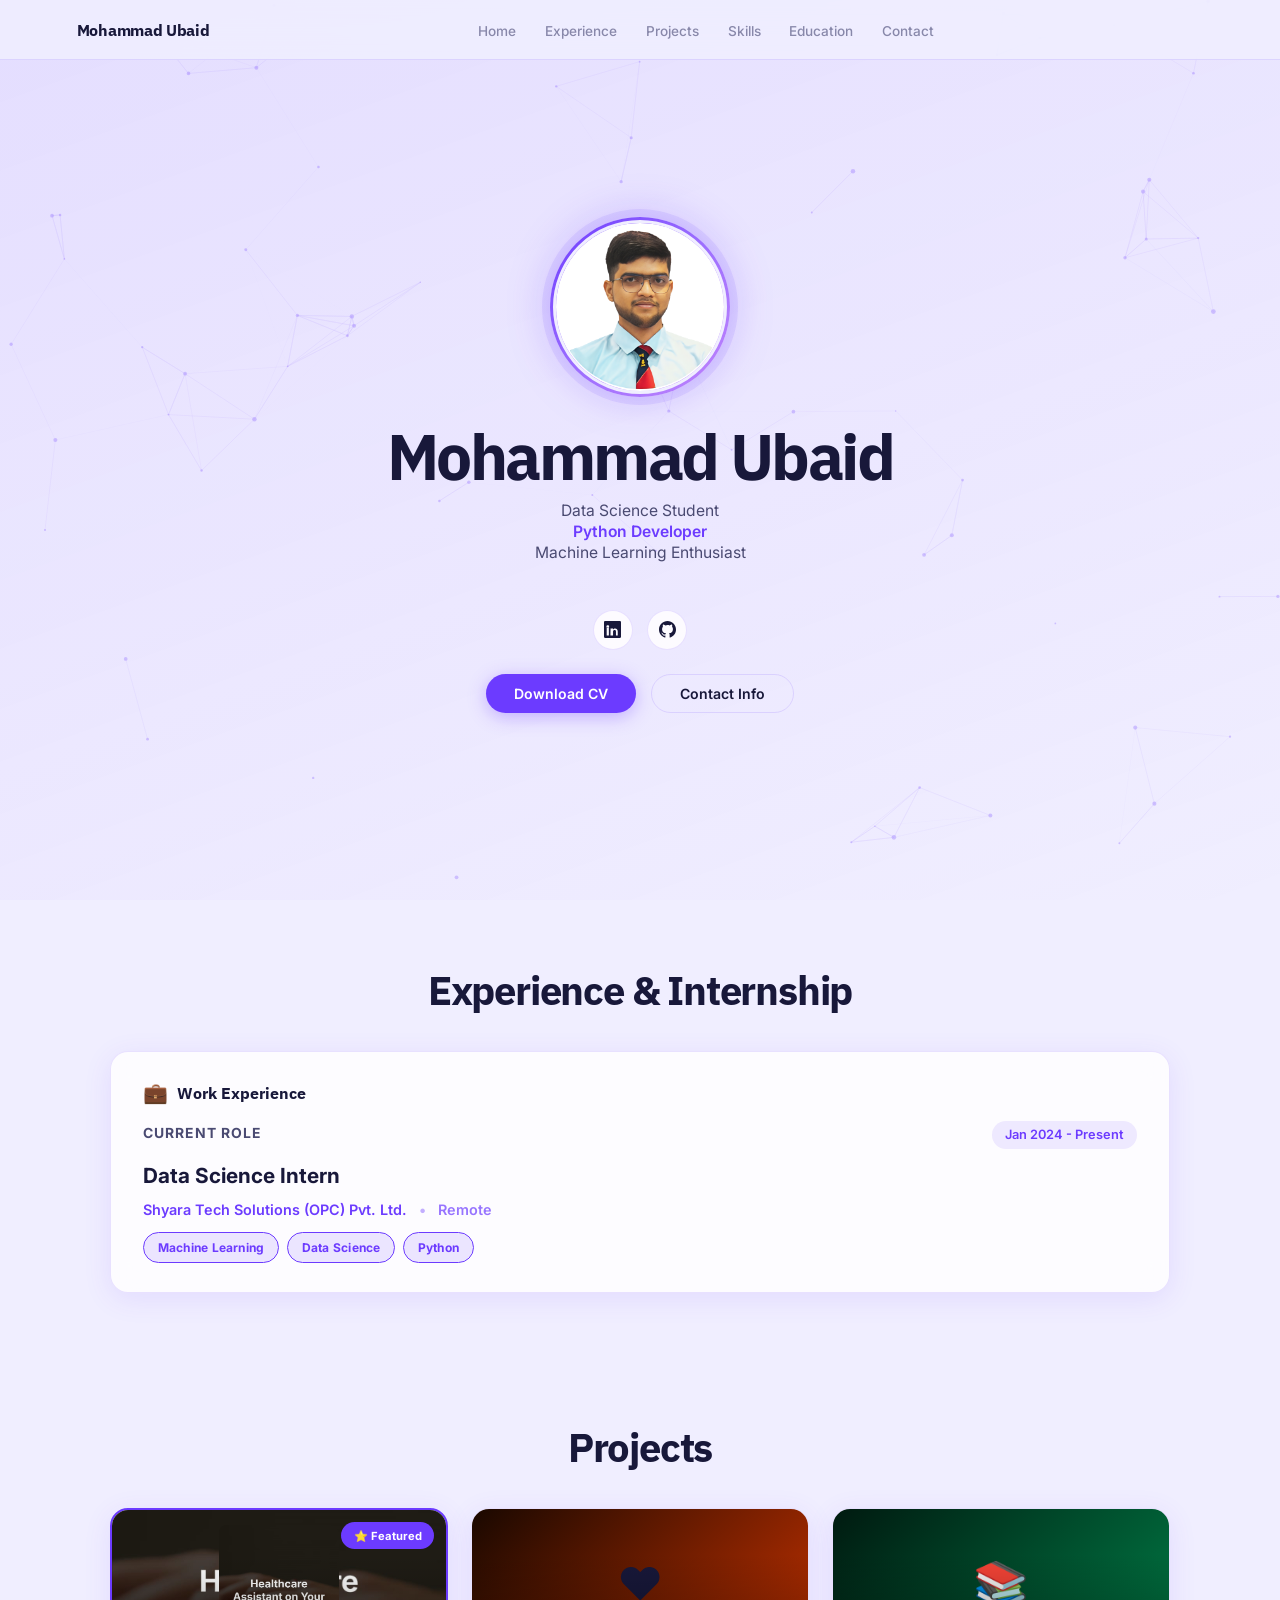
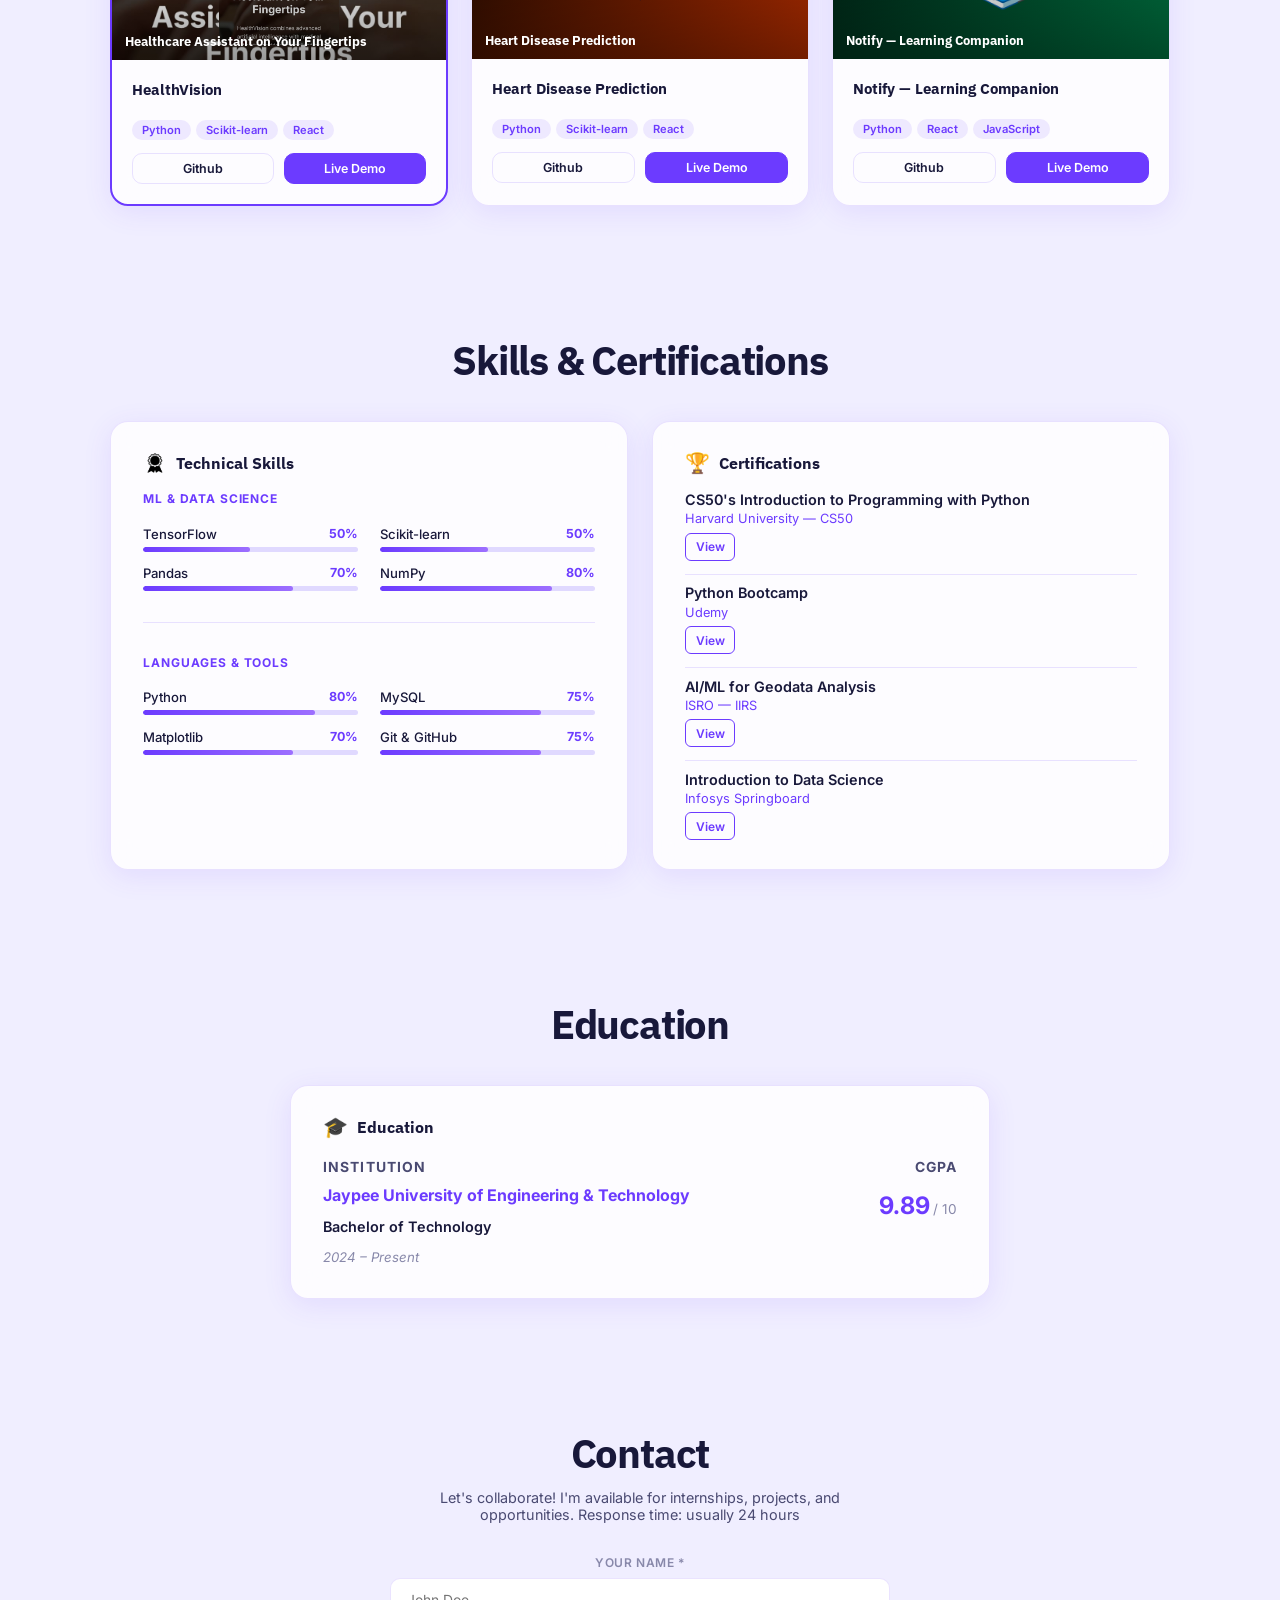
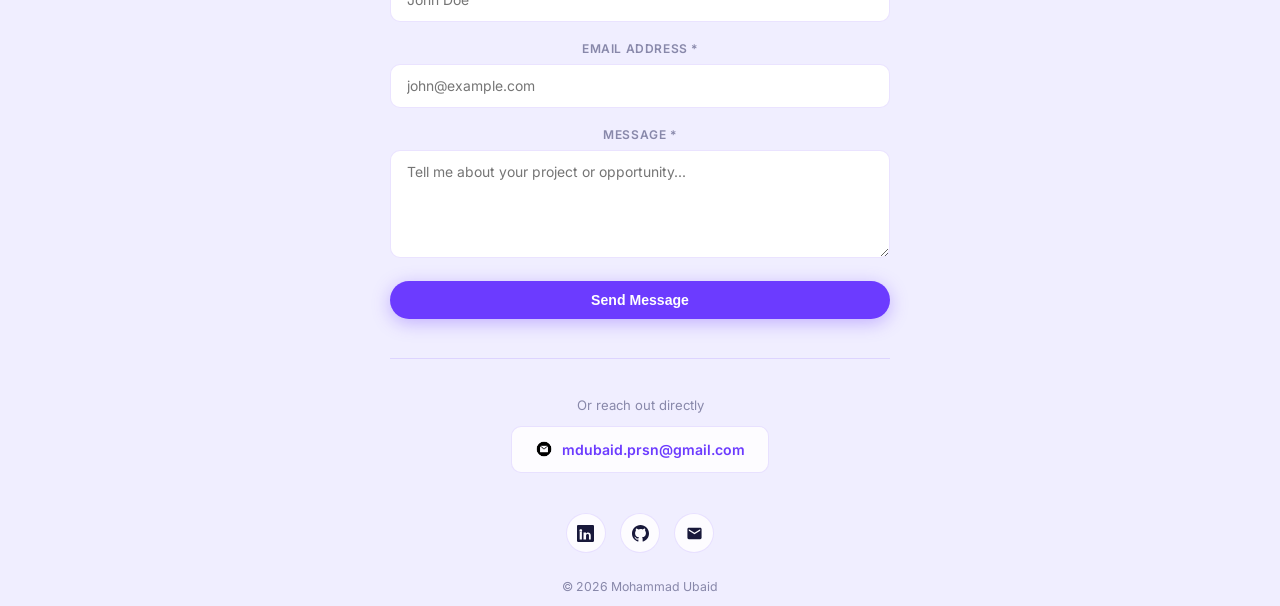
==== commit 56ef9816: "Update index.html" ====
--- a/index.html
+++ b/index.html
@@ -803,6 +803,9 @@
       `;
       certsContainer.innerHTML = certsHtml;
     }
+
+    // Render Projects
+    const container = document.getElementById('projectsContainer');
     if (data.projects) {
       data.projects.forEach(proj => {
         const featured = proj.featured ? 'style="border:2px solid var(--accent)"' : '';
